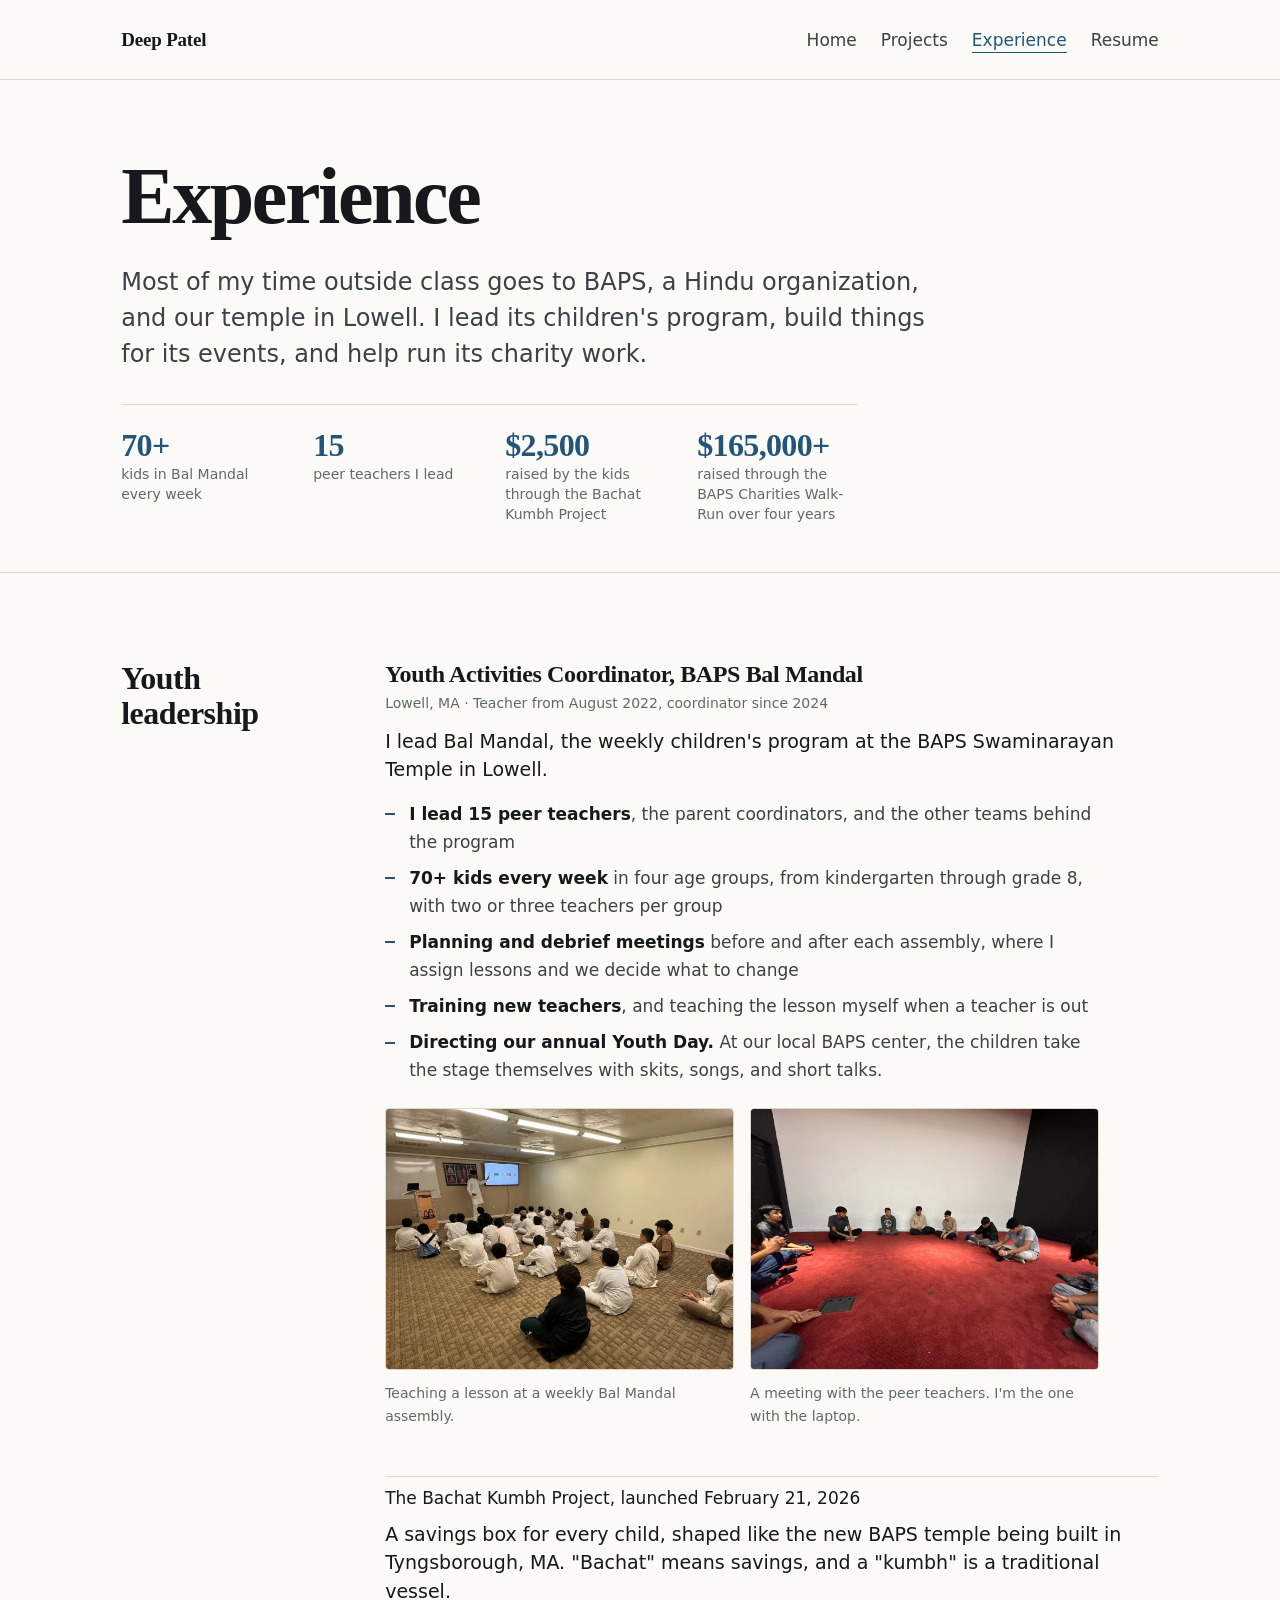
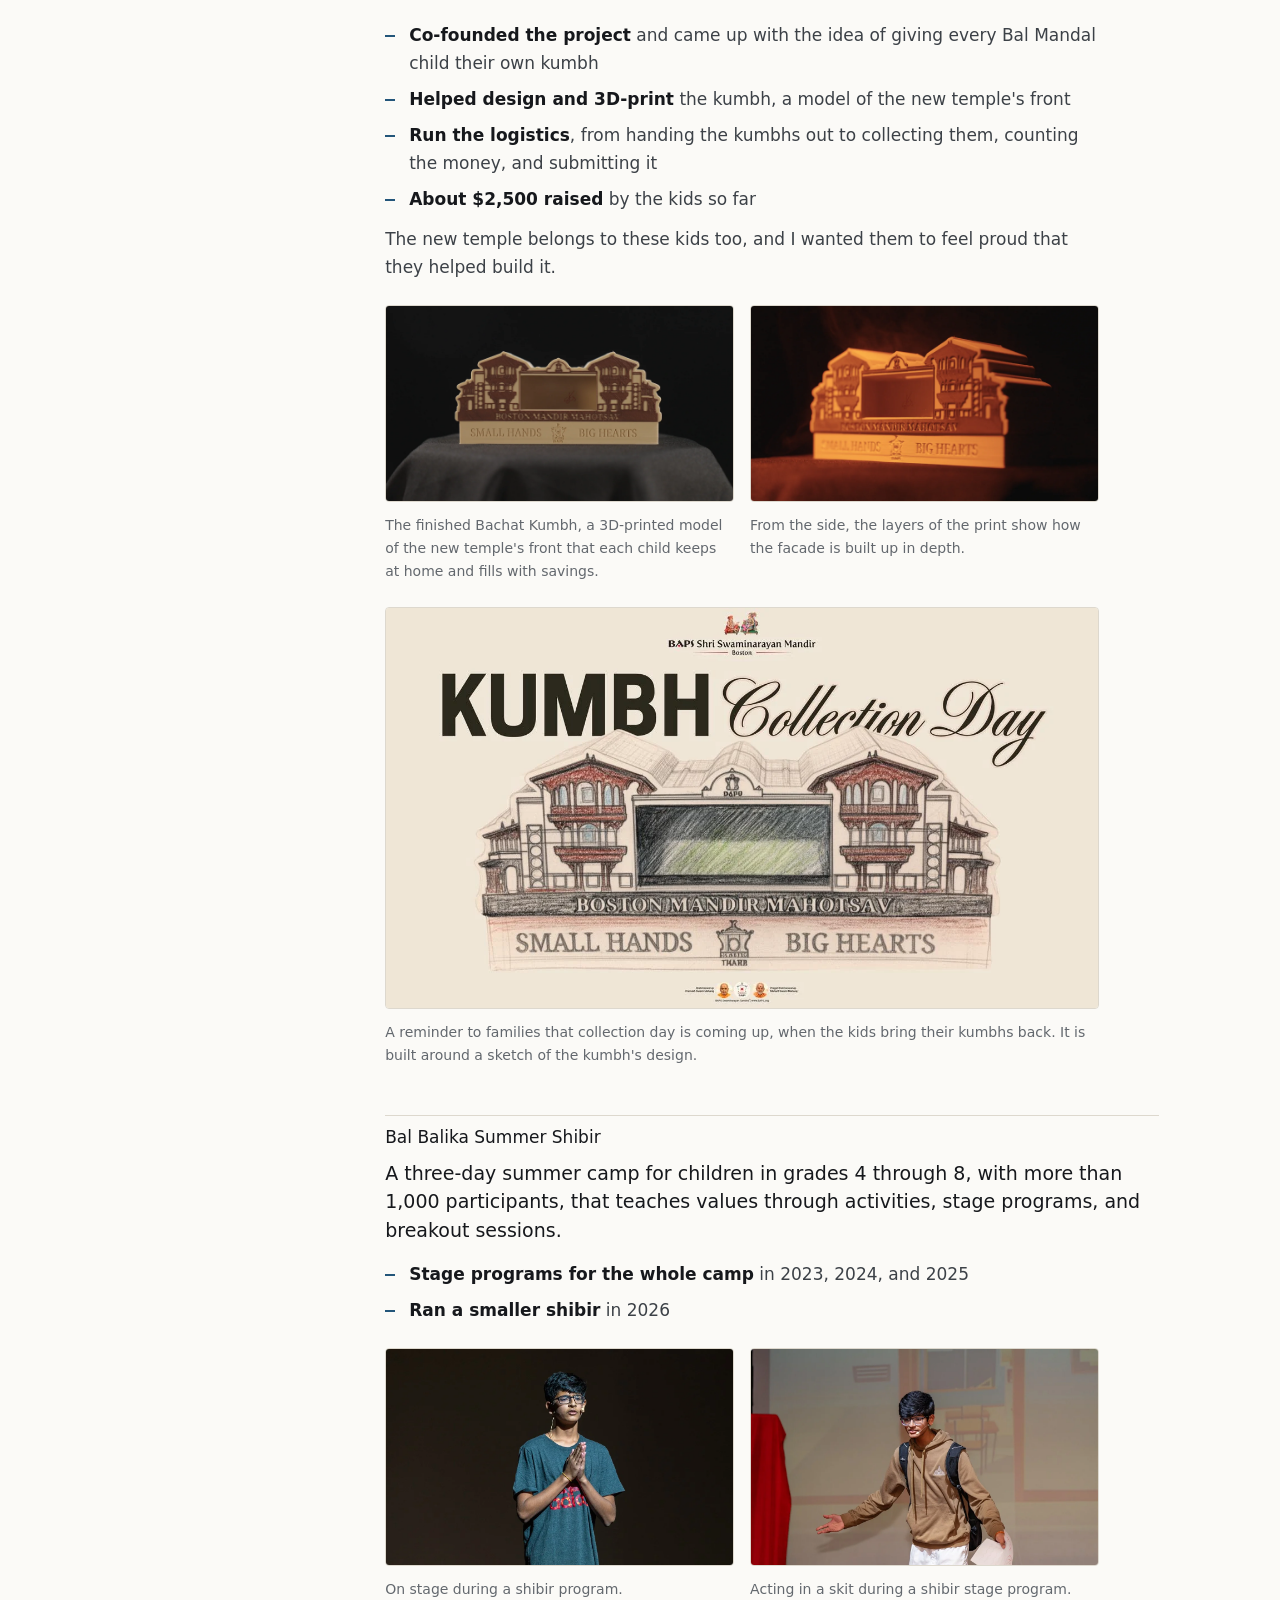
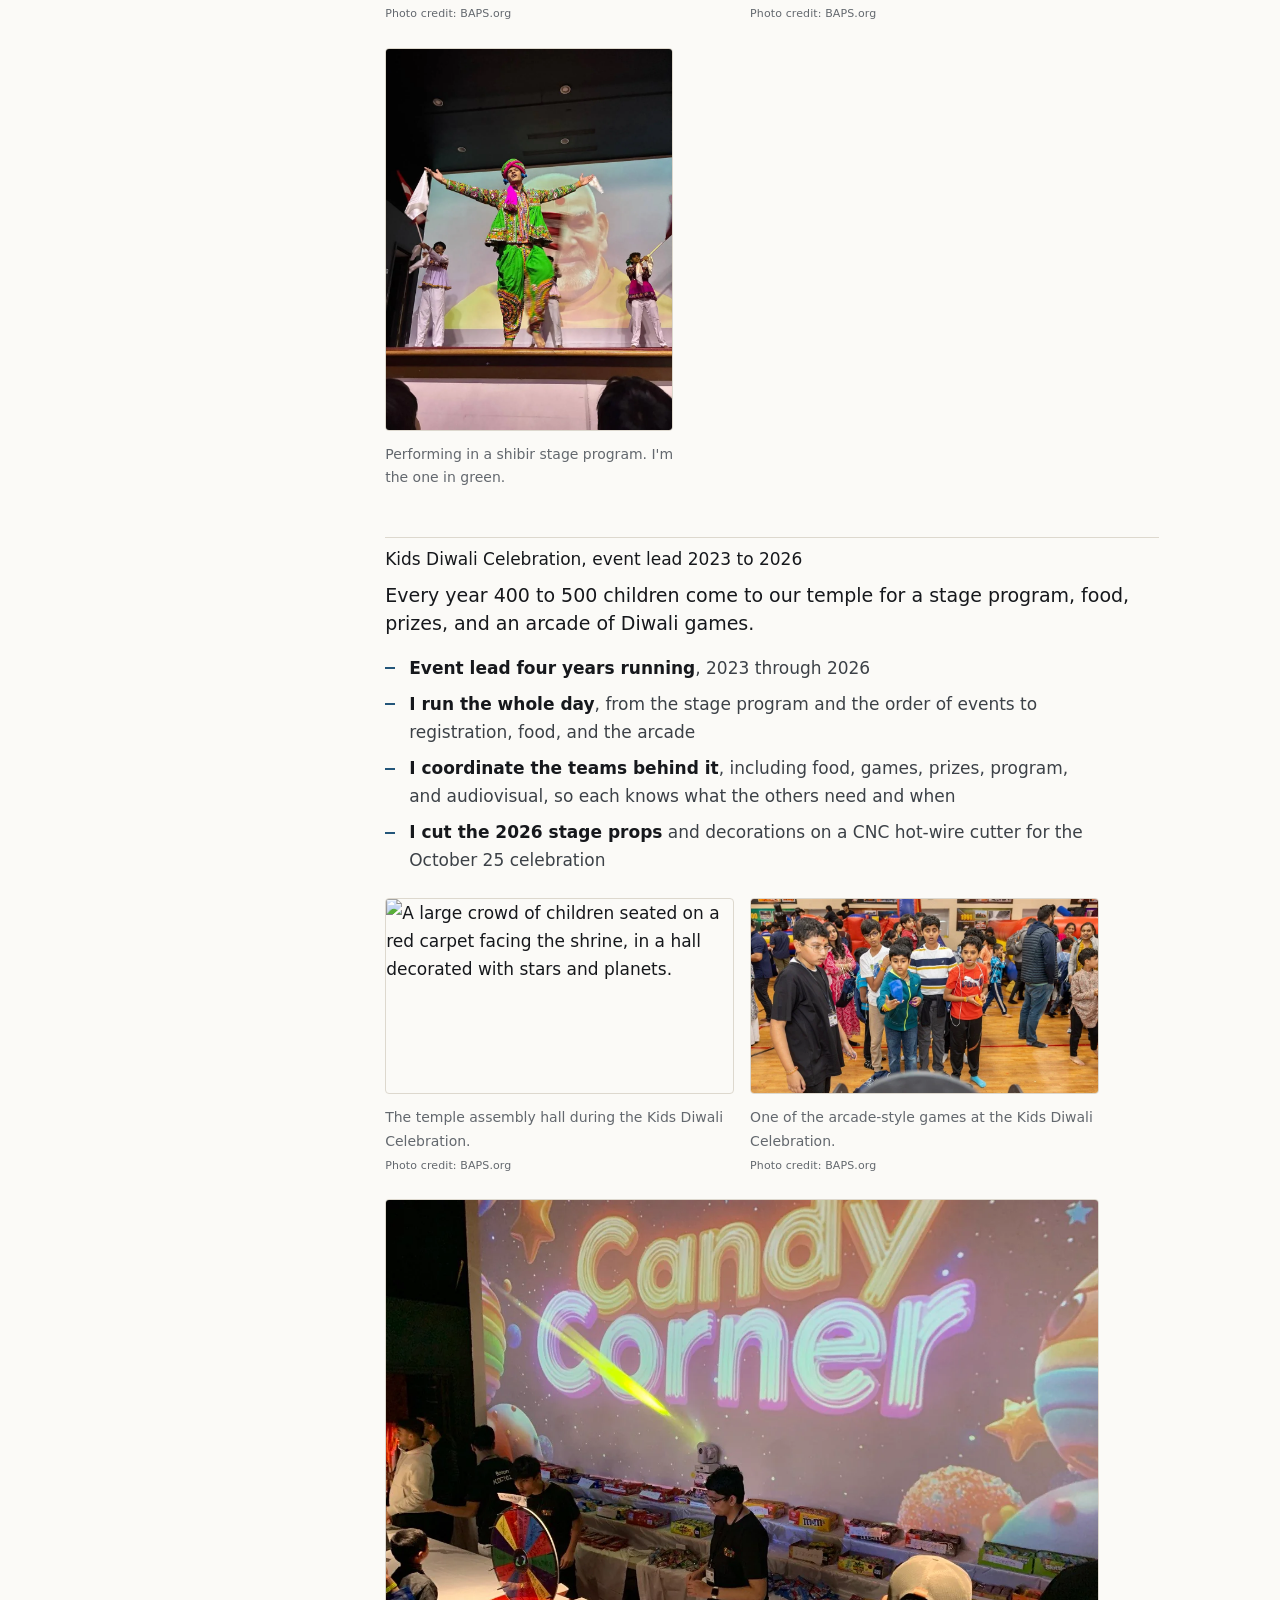
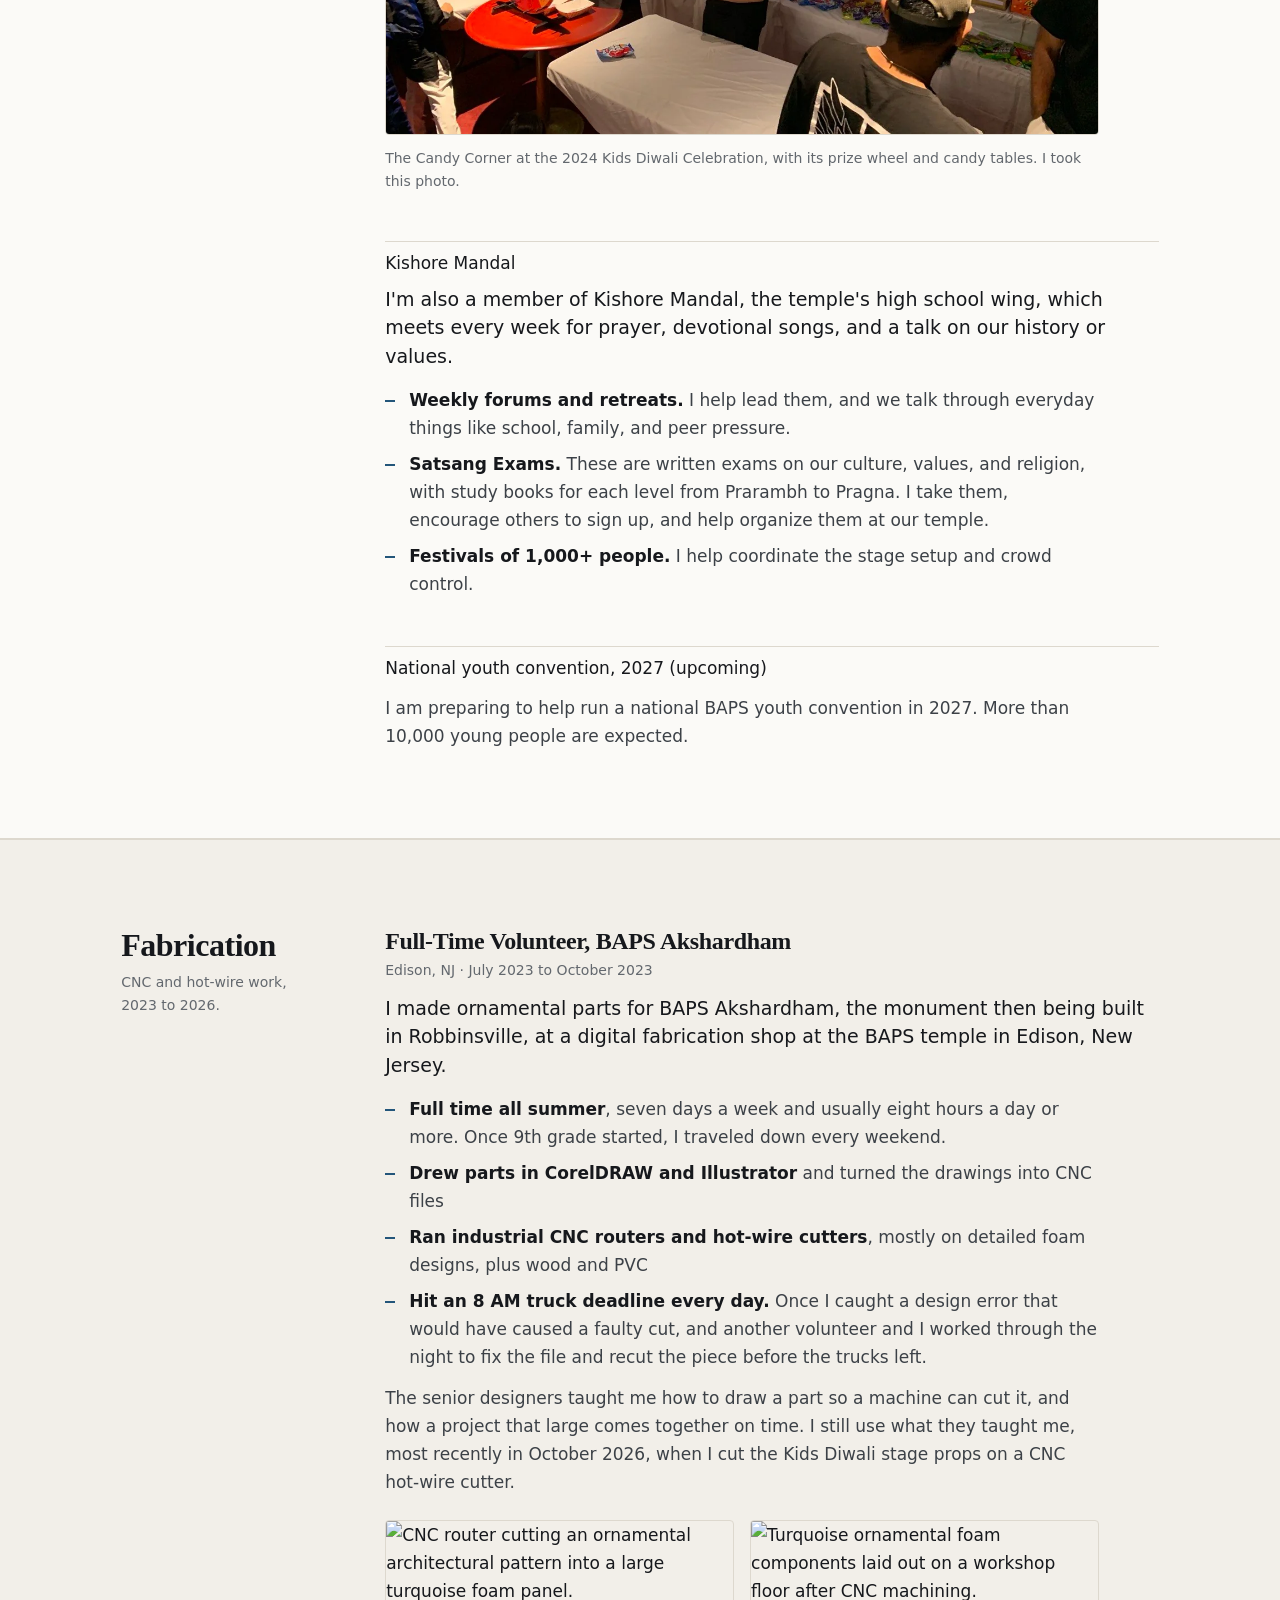
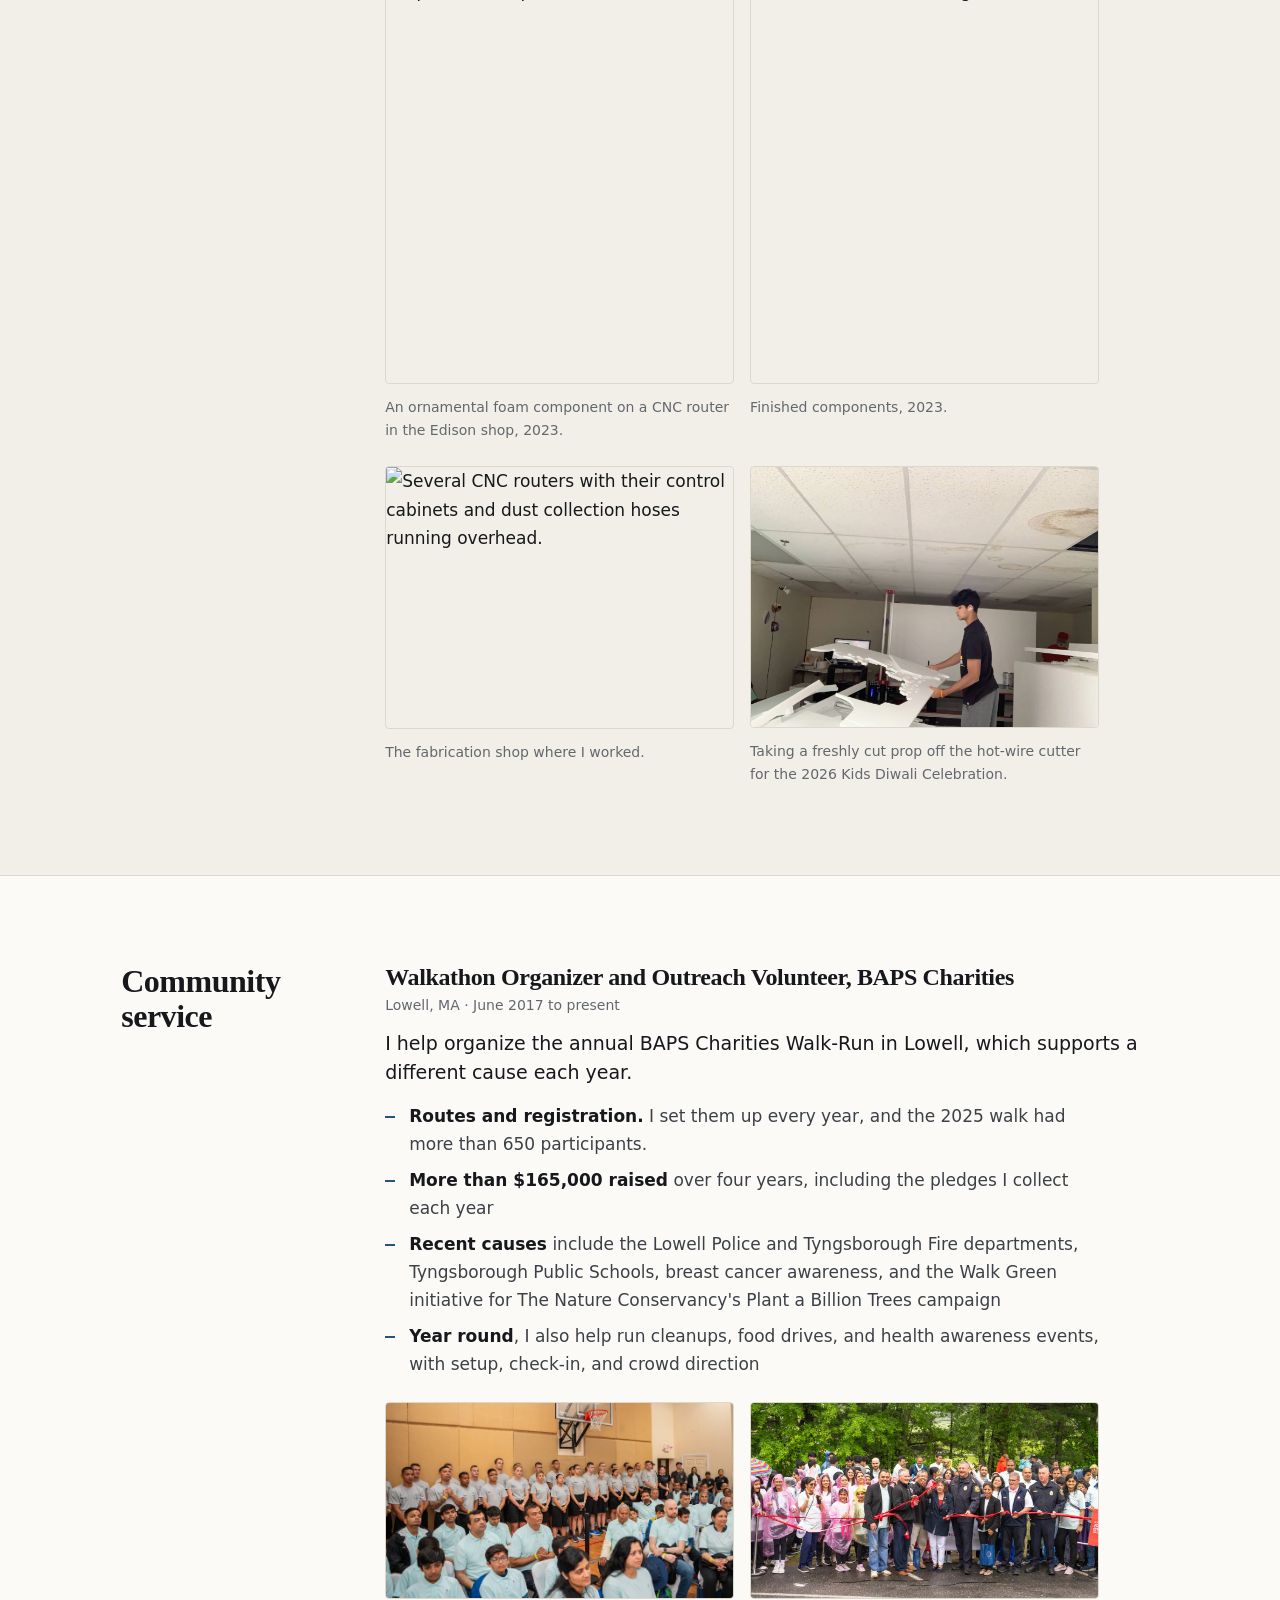
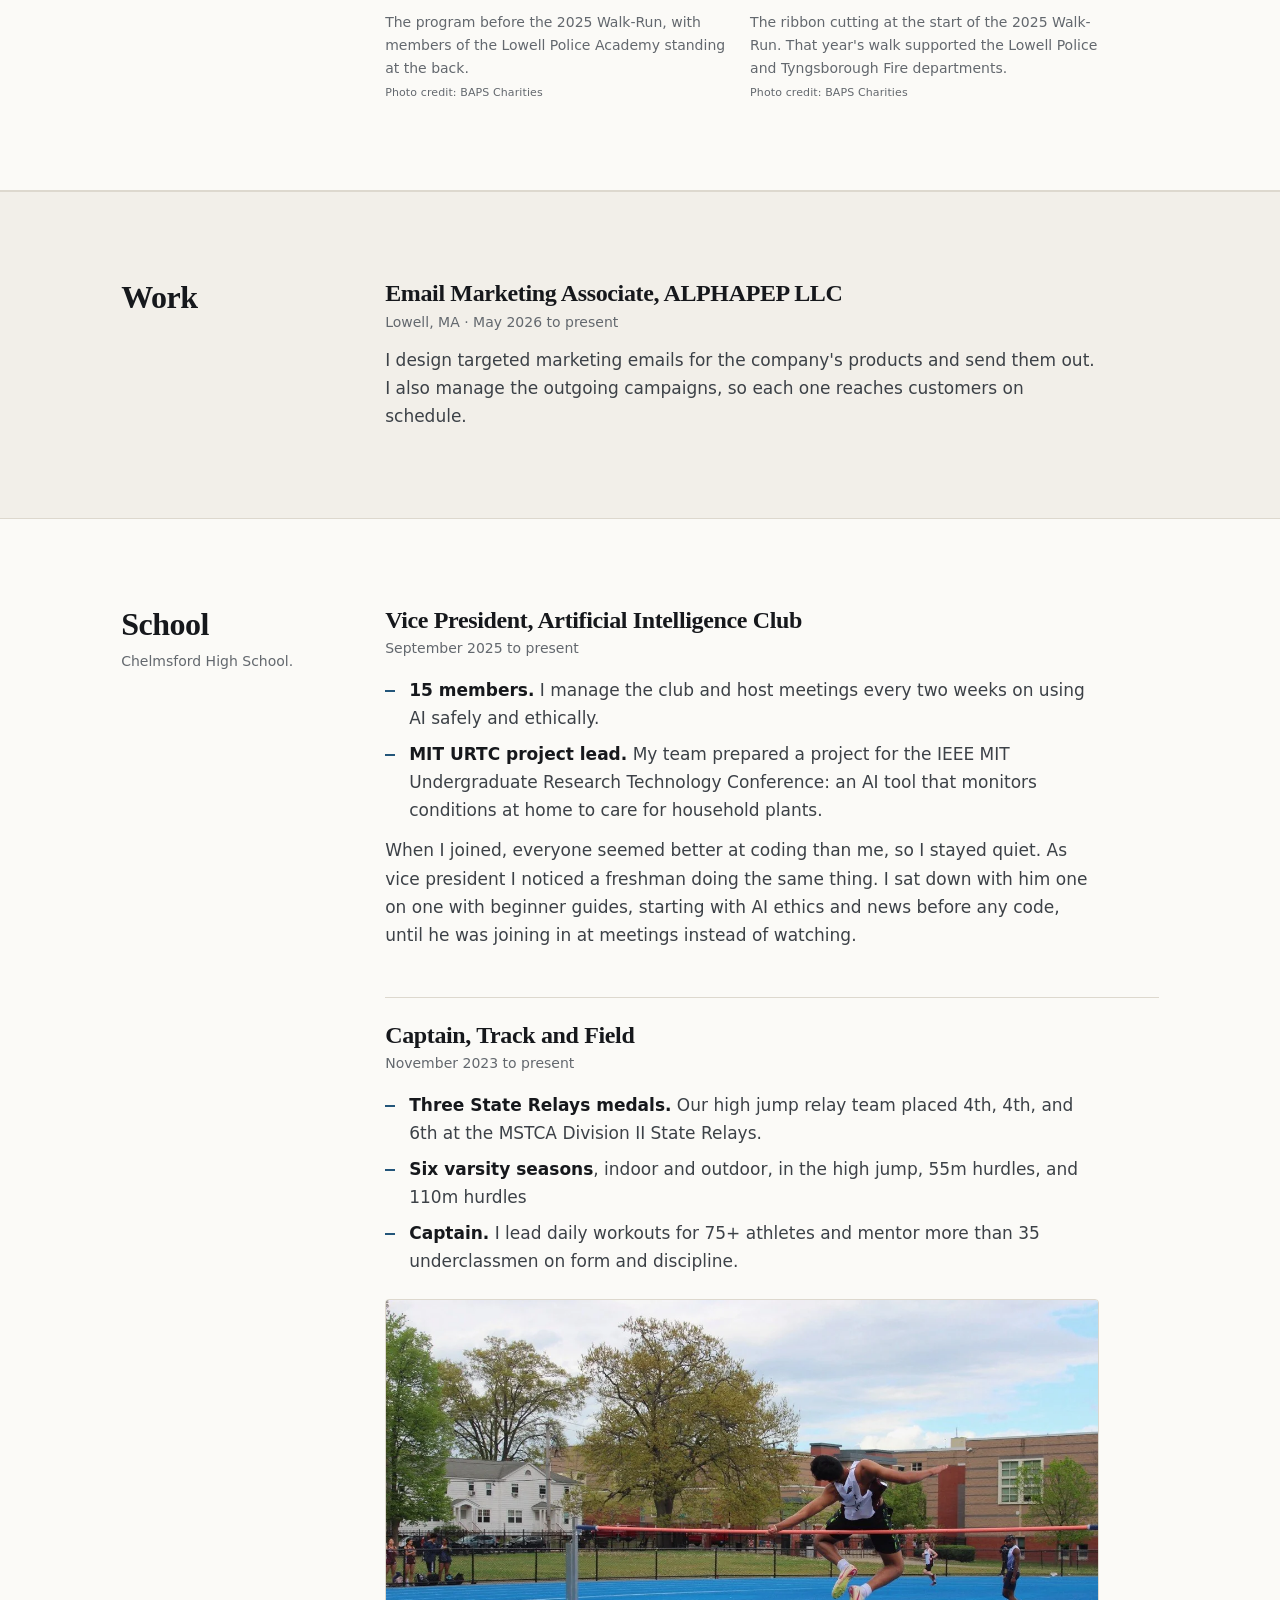
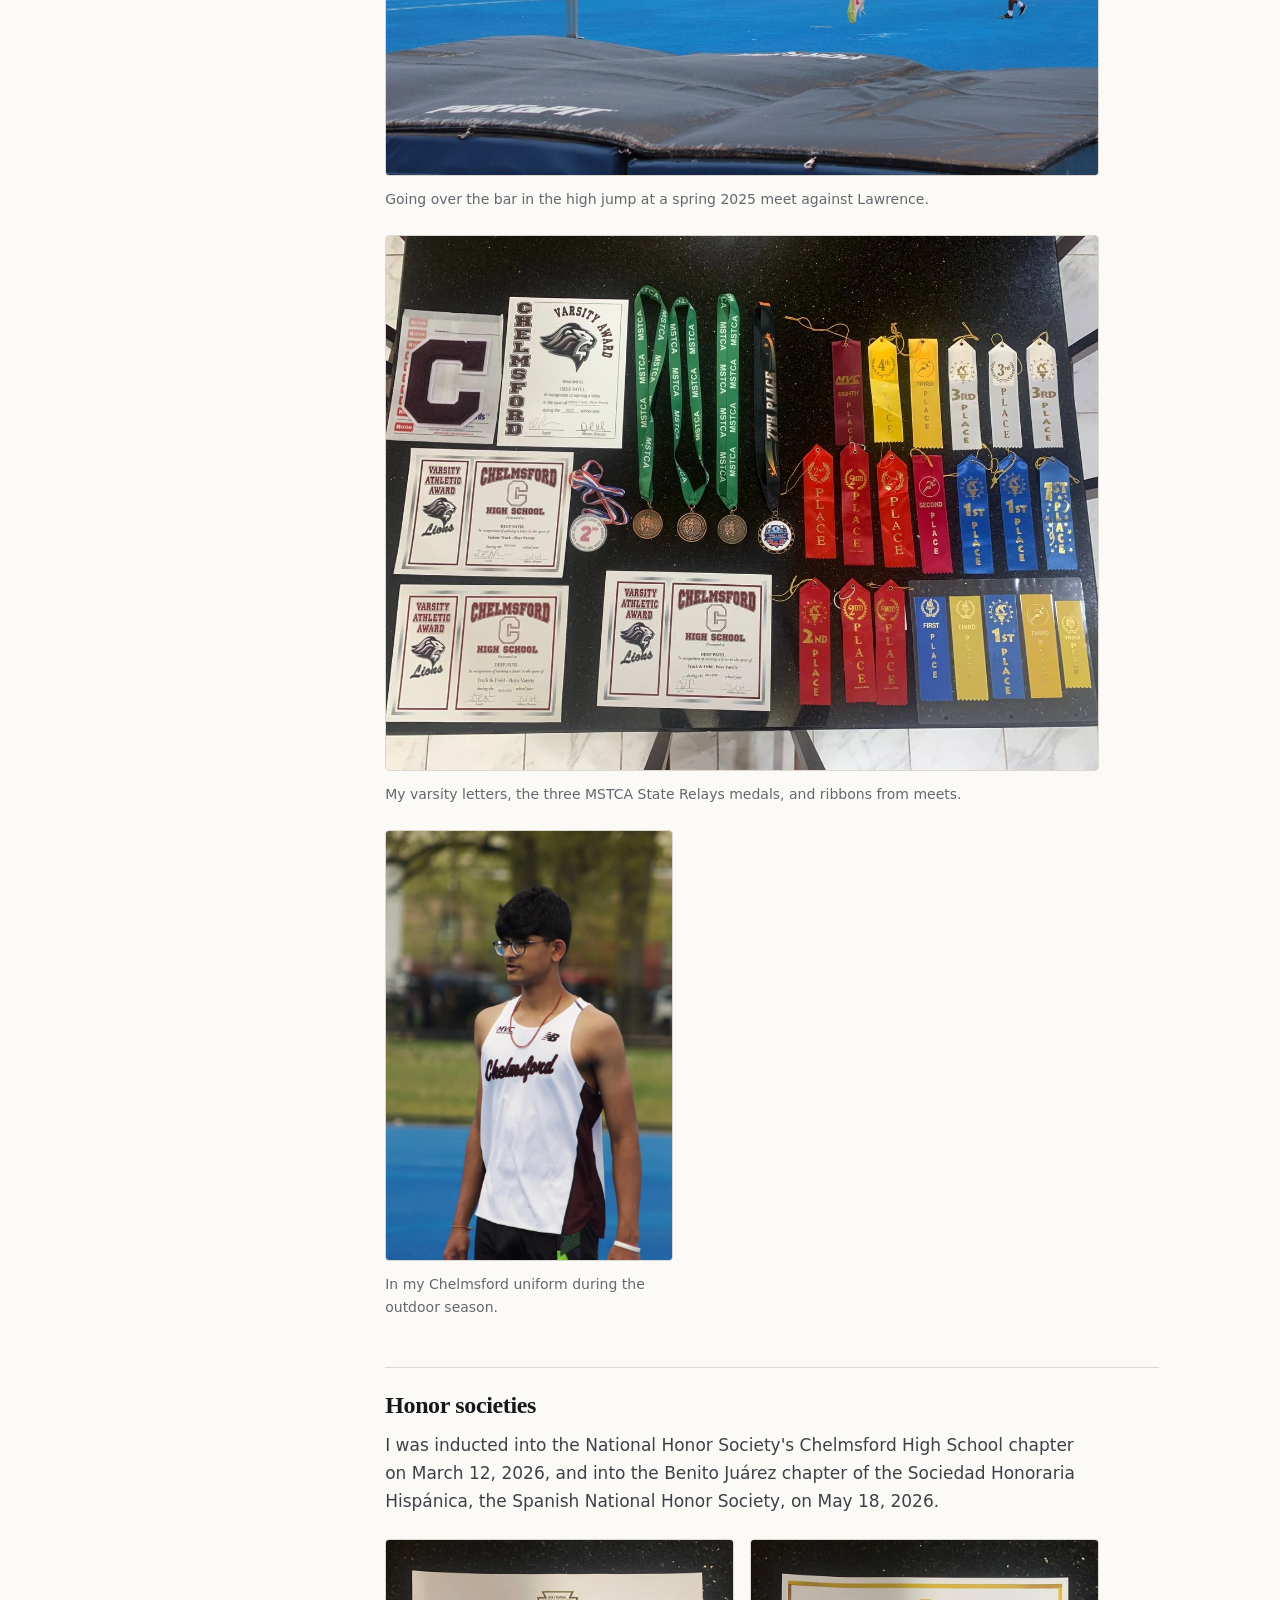
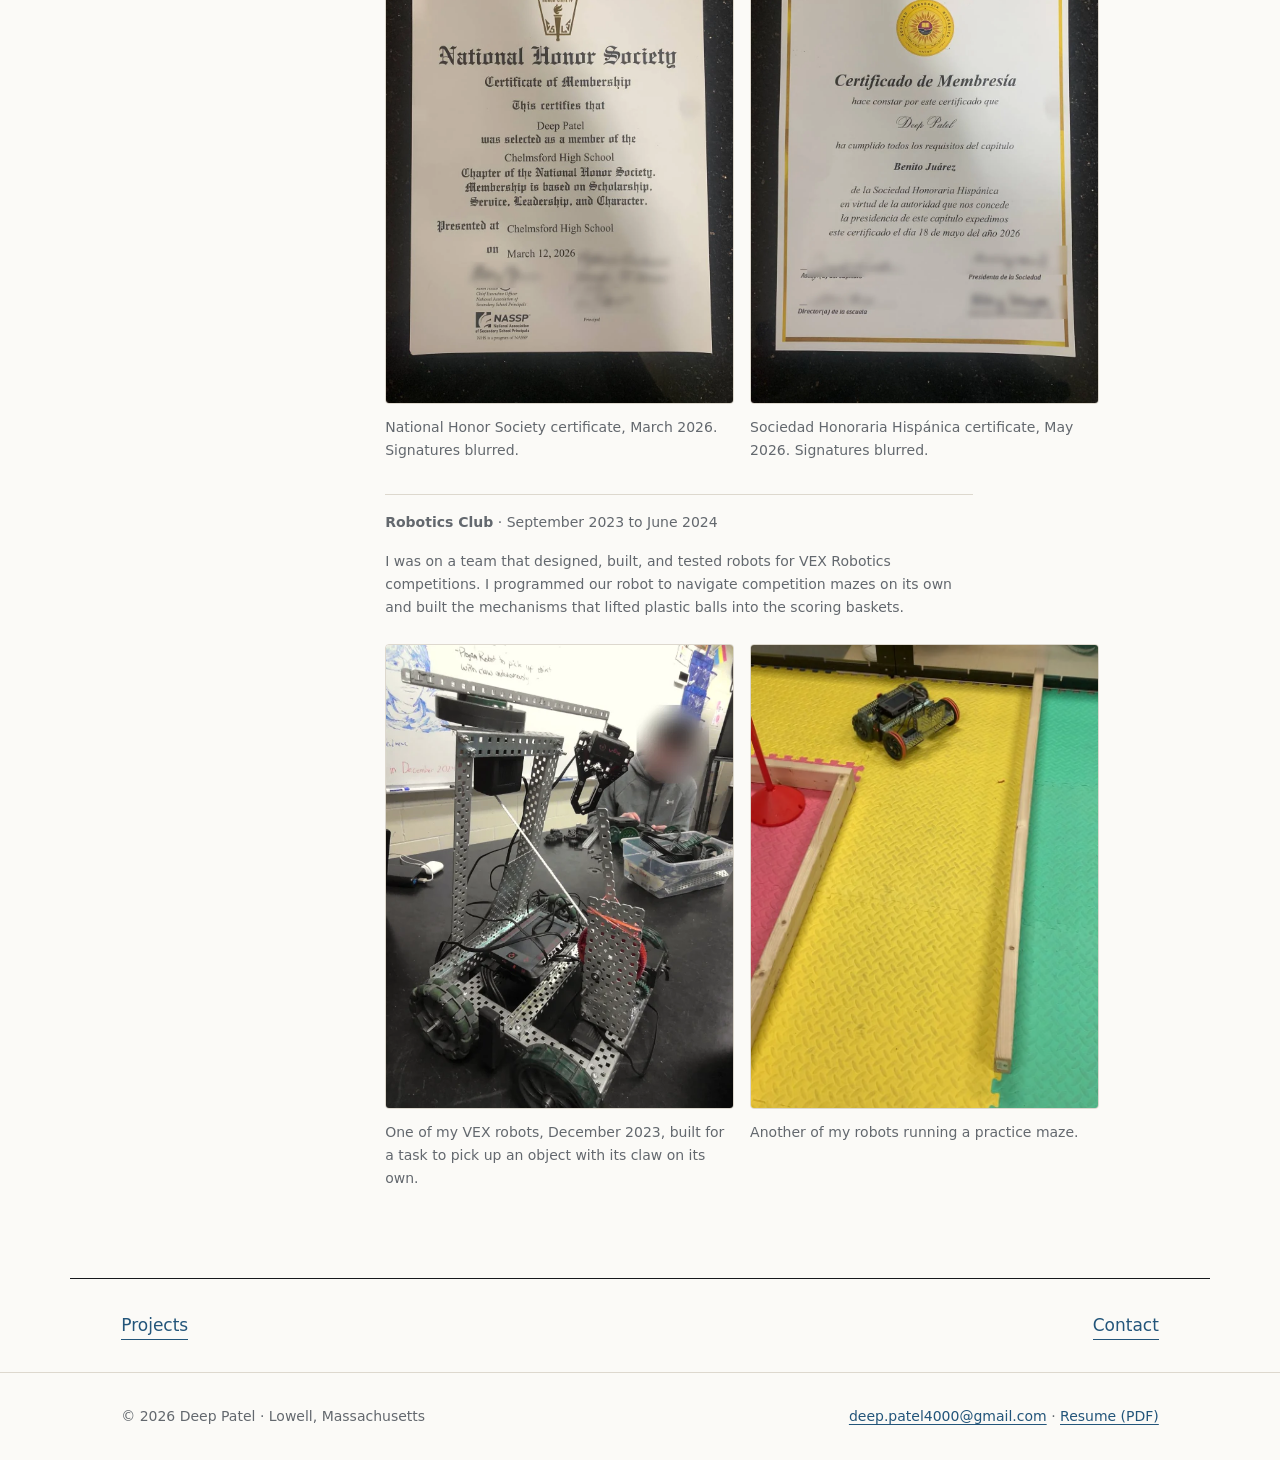
==== experience/index.html @ dd34970c "feat: link projects from home intro, lead with impact figures, plainer copy - ORBIX and Bell Nozzle " ====
<!DOCTYPE html>
<html lang="en">
<head>
  <meta charset="UTF-8">
  <meta name="viewport" content="width=device-width, initial-scale=1">
  <title>Experience · Deep Patel</title>
  <meta name="description" content="What Deep Patel does outside class, most of it with BAPS in Lowell and for BAPS Akshardham in New Jersey.">
  <link rel="canonical" href="https://deeppatel4000-pixel.github.io/experience/">
  <meta property="og:type" content="article">
  <meta property="og:site_name" content="Deep Patel">
  <meta property="og:title" content="Experience · Deep Patel">
  <meta property="og:description" content="Youth Activities Coordinator for a BAPS children's program in Lowell and a CNC fabrication volunteer for BAPS Akshardham in 2023.">
  <meta property="og:url" content="https://deeppatel4000-pixel.github.io/experience/">
  <meta property="og:image" content="https://deeppatel4000-pixel.github.io/assets/og/experience.jpg">
  <meta name="twitter:card" content="summary_large_image">
  <link rel="icon" href="../favicon.svg" type="image/svg+xml">
  <link rel="apple-touch-icon" href="../assets/apple-touch-icon.png">
  <link rel="stylesheet" href="../styles.css">
</head>
<body>
  <a class="skip-link" href="#main">Skip to content</a>

  <header class="site-header">
    <div class="wrap site-header__inner">
      <a class="brand" href="/">Deep Patel</a>
      <nav class="site-nav" aria-label="Primary">
        <ul>
          <li><a href="/">Home</a></li>
          <li><a href="/projects/">Projects</a></li>
          <li><a href="/experience/" aria-current="page">Experience</a></li>
          <li><a href="/assets/deep-patel-resume.pdf">Resume</a></li>
        </ul>
      </nav>
    </div>
  </header>

  <main id="main" tabindex="-1">
    <div class="project-header">
      <div class="wrap">
        <h1 class="project-header__title">Experience</h1>
        <p class="lede">
          Most of my time outside class goes to BAPS, a Hindu organization, and our
          temple in
          Lowell. I lead its children's program, build things for its events, and help run
          its charity work.
        </p>
        <dl class="stats">
          <div>
            <dt>kids in Bal Mandal every week</dt>
            <dd>70+</dd>
          </div>
          <div>
            <dt>peer teachers I lead</dt>
            <dd>15</dd>
          </div>
          <div>
            <dt>raised by the kids through the Bachat Kumbh Project</dt>
            <dd>$2,500</dd>
          </div>
          <div>
            <dt>raised through the BAPS Charities Walk-Run over four years</dt>
            <dd>$165,000+</dd>
          </div>
        </dl>
      </div>
    </div>

    <section class="section" aria-labelledby="xp-bal-mandal">
      <div class="wrap section__grid">
        <div class="section__rail">
          <h2 class="section__title" id="xp-bal-mandal">Youth leadership</h2>
        </div>
        <div>
          <h3 class="group__role">Youth Activities Coordinator, BAPS Bal Mandal</h3>
          <p class="group__when">Lowell, MA · Teacher from August 2022, coordinator since 2024</p>
          <p class="group__lead">
            I lead Bal Mandal, the weekly children's program at the BAPS Swaminarayan
            Temple in
            Lowell.
          </p>
          <ul class="points">
            <li><strong>I lead 15 peer teachers</strong>, the parent coordinators, and the other teams behind the program</li>
            <li><strong>70+ kids every week</strong> in four age groups, from kindergarten through grade 8, with two or three teachers per group</li>
            <li><strong>Planning and debrief meetings</strong> before and after each assembly, where I assign lessons and we decide what to change</li>
            <li><strong>Training new teachers</strong>, and teaching the lesson myself when a teacher is out</li>
            <li><strong>Directing our annual Youth Day.</strong> At our local BAPS center, the children take the stage themselves with skits, songs, and short talks.</li>
          </ul>

          <div class="evidence evidence--matched" style="--ar: 4 / 3">
            <figure>
              <img
                src="../assets/bal-mandal/weekly-assembly-lesson.webp"
                alt="Deep, in white, pointing to a slide on a wall screen while about thirty children in white sit on the carpet facing him."
                width="1280" height="960" loading="lazy" decoding="async"
              >
              <figcaption>
                Teaching a lesson at a weekly Bal Mandal assembly.
              </figcaption>
            </figure>
            <figure>
              <img
                src="../assets/bal-mandal/peer-teacher-meeting-deep.webp"
                alt="Deep sitting on the floor with a laptop in a circle of peer teachers on a red carpet, in a meeting room at the temple."
                width="1280" height="960" loading="lazy" decoding="async"
              >
              <figcaption>
                A meeting with the peer teachers. I'm the one with the laptop.
              </figcaption>
            </figure>
          </div>

          <h4 class="subhead">The Bachat Kumbh Project, launched February 21, 2026</h4>
          <p class="group__lead">
            A savings box for every child, shaped like the new BAPS temple being built in
            Tyngsborough, MA. "Bachat" means savings, and a "kumbh" is a traditional vessel.
          </p>
          <ul class="points">
            <li><strong>Co-founded the project</strong> and came up with the idea of giving every Bal Mandal child their own kumbh</li>
            <li><strong>Helped design and 3D-print</strong> the kumbh, a model of the new temple's front</li>
            <li><strong>Run the logistics</strong>, from handing the kumbhs out to collecting them, counting the money, and submitting it</li>
            <li><strong>About $2,500 raised</strong> by the kids so far</li>
          </ul>
          <p class="group__detail">
            The new temple belongs to these kids too, and I wanted them to feel proud
            that they
            helped build it.
          </p>

          <div class="evidence evidence--matched" style="--ar: 16 / 9">
            <figure>
              <img
                src="../assets/bal-mandal/bachat-kumbh-front.webp"
                alt="The 3D-printed Bachat Kumbh from the front: a two-tone model of the new temple's facade with a panel in the center, the words Boston Mandir Mahotsav, and Small Hands, Big Hearts on the base."
                width="1600" height="900" loading="lazy" decoding="async"
              >
              <figcaption>
                The finished Bachat Kumbh, a 3D-printed model of the new temple's front that
                each child keeps at home and fills with savings.
              </figcaption>
            </figure>
            <figure>
              <img
                src="../assets/bal-mandal/bachat-kumbh-angle.webp"
                alt="The Bachat Kumbh seen from an angle in warm light, showing its layered 3D-printed walls and depth."
                width="1600" height="900" loading="lazy" decoding="async"
              >
              <figcaption>
                From the side, the layers of the print show how the facade is built up
                in depth.
              </figcaption>
            </figure>
          </div>
          <div class="evidence evidence--single">
            <figure>
              <img
                src="../assets/bal-mandal/kumbh-collection-day.webp"
                alt="A Kumbh Collection Day reminder from the BAPS Shri Swaminarayan Mandir in Boston, built around a colored-pencil sketch of the temple-shaped kumbh, with the words Small Hands, Big Hearts."
                width="1280" height="719" loading="lazy" decoding="async"
              >
              <figcaption>
                A reminder to families that collection day is coming up, when the kids bring
                their kumbhs back. It is built around a sketch of the kumbh's design.
              </figcaption>
            </figure>
          </div>

          <h4 class="subhead">Bal Balika Summer Shibir</h4>
          <p class="group__lead">
            A three-day summer camp for children in grades 4 through 8, with more than 1,000
            participants, that teaches values through activities, stage programs, and
            breakout sessions.
          </p>
          <ul class="points">
            <li><strong>Stage programs for the whole camp</strong> in 2023, 2024, and 2025</li>
            <li><strong>Ran a smaller shibir</strong> in 2026</li>
          </ul>

          <div class="evidence evidence--matched" style="--ar: 16 / 10">
            <figure>
              <img
                src="../assets/bal-mandal/shibir-solo-deep.webp"
                alt="Deep in glasses and a headset microphone, standing alone on a dark stage with his palms pressed together."
                width="1199" height="676" loading="lazy" decoding="async"
              >
              <figcaption>
                On stage during a shibir program.
                <span class="credit">Photo credit: BAPS.org</span>
              </figcaption>
            </figure>
            <figure>
              <img
                src="../assets/bal-mandal/shibir-skit-deep.webp"
                alt="Deep in glasses, a tan hoodie, and a backpack, gesturing mid-line on stage while holding a sheet of paper, with a classroom scene projected behind him."
                width="1198" height="783" loading="lazy" decoding="async"
              >
              <figcaption>
                Acting in a skit during a shibir stage program.
                <span class="credit">Photo credit: BAPS.org</span>
              </figcaption>
            </figure>
          </div>
          <div class="evidence evidence--compact evidence--portrait">
            <figure>
              <img
                src="../assets/bal-mandal/shibir-performance-deep.webp"
                alt="Deep in a green embroidered costume and turban, arms spread wide at center stage, with other performers waving flags behind him."
                width="960" height="1280" loading="lazy" decoding="async"
              >
              <figcaption>
                Performing in a shibir stage program. I'm the one in green.
              </figcaption>
            </figure>
          </div>

          <h4 class="subhead">Kids Diwali Celebration, event lead 2023 to 2026</h4>
          <p class="group__lead">
            Every year 400 to 500 children come to our temple for a stage program, food,
            prizes, and an arcade of Diwali games.
          </p>
          <ul class="points">
            <li><strong>Event lead four years running</strong>, 2023 through 2026</li>
            <li><strong>I run the whole day</strong>, from the stage program and the order of events to registration, food, and the arcade</li>
            <li><strong>I coordinate the teams behind it</strong>, including food, games, prizes, program, and audiovisual, so each knows what the others need and when</li>
            <li><strong>I cut the 2026 stage props</strong> and decorations on a CNC hot-wire cutter for the October 25 celebration</li>
          </ul>

          <div class="evidence evidence--matched" style="--ar: 16 / 9">
            <figure>
              <img
                src="../assets/bal-mandal/kdc-large-group-assembly.webp"
                alt="A large crowd of children seated on a red carpet facing the shrine, in a hall decorated with stars and planets."
                width="1199" height="729" loading="lazy" decoding="async"
              >
              <figcaption>
                The temple assembly hall during the Kids Diwali Celebration.
                <span class="credit">Photo credit: BAPS.org</span>
              </figcaption>
            </figure>
            <figure>
              <img
                src="../assets/bal-mandal/kdc-kids-game-activity.webp"
                alt="Children playing a game, with other activities going on behind them."
                width="1200" height="600" loading="lazy" decoding="async"
              >
              <figcaption>
                One of the arcade-style games at the Kids Diwali Celebration.
                <span class="credit">Photo credit: BAPS.org</span>
              </figcaption>
            </figure>
          </div>
          <div class="evidence evidence--single">
            <figure>
              <img
                src="../assets/bal-mandal/kdc-candy-corner-2024.webp"
                alt="Volunteers in black event shirts behind long tables of candy boxes, with a prize wheel at the front and a projected Candy Corner sign on the wall behind them."
                width="1280" height="960" loading="lazy" decoding="async"
              >
              <figcaption>
                The Candy Corner at the 2024 Kids Diwali Celebration, with its prize
                wheel and
                candy tables. I took this photo.
              </figcaption>
            </figure>
          </div>

          <h4 class="subhead">Kishore Mandal</h4>
          <p class="group__lead">
            I'm also a member of Kishore Mandal, the temple's high school wing, which meets
            every week for prayer, devotional songs, and a talk on our history or values.
          </p>
          <ul class="points">
            <li><strong>Weekly forums and retreats.</strong> I help lead them, and we talk through everyday things like school, family, and peer pressure.</li>
            <li><strong>Satsang Exams.</strong> These are written exams on our culture, values, and religion, with study books for each level from Prarambh to Pragna. I take them, encourage others to sign up, and help organize them at our temple.</li>
            <li><strong>Festivals of 1,000+ people.</strong> I help coordinate the stage setup and crowd control.</li>
          </ul>

          <h4 class="subhead">National youth convention, 2027 (upcoming)</h4>
          <p class="group__detail">
            I am preparing to help run a national BAPS youth convention in 2027. More than
            10,000 young people are expected.
          </p>
        </div>
      </div>
    </section>

    <section class="section section--tinted" aria-labelledby="xp-akshardham">
      <div class="wrap section__grid">
        <div class="section__rail">
          <h2 class="section__title" id="xp-akshardham">Fabrication</h2>
          <p class="section__note">CNC and hot-wire work, 2023 to 2026.</p>
        </div>
        <div>
          <h3 class="group__role">Full-Time Volunteer, BAPS Akshardham</h3>
          <p class="group__when">Edison, NJ · July 2023 to October 2023</p>
          <p class="group__lead">
            I made ornamental parts for BAPS Akshardham, the monument then being built in
            Robbinsville, at a digital fabrication shop at the BAPS temple in Edison,
            New Jersey.
          </p>
          <ul class="points">
            <li><strong>Full time all summer</strong>, seven days a week and usually eight hours a day or more. Once 9th grade started, I traveled down every weekend.</li>
            <li><strong>Drew parts in CorelDRAW and Illustrator</strong> and turned the drawings into CNC files</li>
            <li><strong>Ran industrial CNC routers and hot-wire cutters</strong>, mostly on detailed foam designs, plus wood and PVC</li>
            <li><strong>Hit an 8 AM truck deadline every day.</strong> Once I caught a design error that would have caused a faulty cut, and another volunteer and I worked through the night to fix the file and recut the piece before the trucks left.</li>
          </ul>
          <p class="group__detail">
            The senior designers taught me how to draw a part so a machine can cut it,
            and how a project that large comes together on time. I still use what they
            taught me, most recently in October 2026, when I cut the Kids Diwali stage
            props on a CNC hot-wire cutter.
          </p>

          <div class="evidence">
            <figure>
              <img
                src="../assets/akshardham/cnc-cutting-ornamental-foam.webp"
                alt="CNC router cutting an ornamental architectural pattern into a large turquoise foam panel."
                width="960" height="1280" loading="lazy" decoding="async"
              >
              <figcaption>
                An ornamental foam component on a CNC router in the Edison shop, 2023.
              </figcaption>
            </figure>
            <figure>
              <img
                src="../assets/akshardham/finished-foam-components.webp"
                alt="Turquoise ornamental foam components laid out on a workshop floor after CNC machining."
                width="960" height="1280" loading="lazy" decoding="async"
              >
              <figcaption>
                Finished components, 2023.
              </figcaption>
            </figure>
          </div>

          <div class="evidence">
            <figure>
              <img
                src="../assets/akshardham/cnc-fabrication-workshop.webp"
                alt="Several CNC routers with their control cabinets and dust collection hoses running overhead."
                width="1280" height="960" loading="lazy" decoding="async"
              >
              <figcaption>
                The fabrication shop where I worked.
              </figcaption>
            </figure>
            <figure>
              <img
                src="../assets/fabrication/hot-wire-props-2026.webp"
                alt="Deep lifting a large cut foam piece off a CNC hot-wire cutter, with the cutter's tall red frame and its control computer behind him."
                width="1280" height="959" loading="lazy" decoding="async"
              >
              <figcaption>
                Taking a freshly cut prop off the hot-wire cutter for the 2026 Kids Diwali
                Celebration.
              </figcaption>
            </figure>
          </div>
        </div>
      </div>
    </section>

    <section class="section" aria-labelledby="xp-charities">
      <div class="wrap section__grid">
        <div class="section__rail">
          <h2 class="section__title" id="xp-charities">Community service</h2>
        </div>
        <div>
          <h3 class="group__role">Walkathon Organizer and Outreach Volunteer, BAPS Charities</h3>
          <p class="group__when">Lowell, MA · June 2017 to present</p>
          <p class="group__lead">
            I help organize the annual BAPS Charities Walk-Run in Lowell, which supports a
            different cause each year.
          </p>
          <ul class="points">
            <li><strong>Routes and registration.</strong> I set them up every year, and the 2025 walk had more than 650 participants.</li>
            <li><strong>More than $165,000 raised</strong> over four years, including the pledges I collect each year</li>
            <li><strong>Recent causes</strong> include the Lowell Police and Tyngsborough Fire departments, Tyngsborough Public Schools, breast cancer awareness, and the Walk Green initiative for The Nature Conservancy's Plant a Billion Trees campaign</li>
            <li><strong>Year round</strong>, I also help run cleanups, food drives, and health awareness events, with setup, check-in, and crowd direction</li>
          </ul>

          <div class="evidence evidence--matched" style="--ar: 16 / 9">
            <figure>
              <img
                src="../assets/charities/walk-run-2025-program.webp"
                alt="Walk-Run participants in light blue event shirts seated in an indoor gym, with members of the Lowell Police Academy in gray shirts standing behind them."
                width="1600" height="887" loading="lazy" decoding="async"
              >
              <figcaption>
                The program before the 2025 Walk-Run, with members of the Lowell Police
                Academy
                standing at the back.
                <span class="credit">Photo credit: BAPS Charities</span>
              </figcaption>
            </figure>
            <figure>
              <img
                src="../assets/charities/walk-run-2025-ribbon.webp"
                alt="Walkers, police officers, and local officials gathered behind a red ribbon on a rainy morning."
                width="1400" height="641" loading="lazy" decoding="async"
              >
              <figcaption>
                The ribbon cutting at the start of the 2025 Walk-Run. That year's walk
                supported
                the Lowell Police and Tyngsborough Fire departments.
                <span class="credit">Photo credit: BAPS Charities</span>
              </figcaption>
            </figure>
          </div>
        </div>
      </div>
    </section>

    <section class="section section--tinted" aria-labelledby="xp-work">
      <div class="wrap section__grid">
        <div class="section__rail">
          <h2 class="section__title" id="xp-work">Work</h2>
        </div>
        <div>
          <h3 class="group__role">Email Marketing Associate, ALPHAPEP LLC</h3>
          <p class="group__when">Lowell, MA · May 2026 to present</p>
          <p class="group__detail">
            I design targeted marketing emails for the company's products and send them out.
            I also manage the outgoing campaigns, so each one reaches customers on schedule.
          </p>
        </div>
      </div>
    </section>

    <section class="section" aria-labelledby="xp-school">
      <div class="wrap section__grid">
        <div class="section__rail">
          <h2 class="section__title" id="xp-school">School</h2>
          <p class="section__note">Chelmsford High School.</p>
        </div>
        <div>
          <h3 class="group__role">Vice President, Artificial Intelligence Club</h3>
          <p class="group__when">September 2025 to present</p>
          <ul class="points">
            <li><strong>15 members.</strong> I manage the club and host meetings every two weeks on using AI safely and ethically.</li>
            <li><strong>MIT URTC project lead.</strong> My team prepared a project for the IEEE MIT Undergraduate Research Technology Conference: an AI tool that monitors conditions at home to care for household plants.</li>
          </ul>
          <p class="group__detail">
            When I joined, everyone seemed better at coding than me, so I stayed quiet.
            As vice
            president I noticed a freshman doing the same thing. I sat down with him one
            on one
            with beginner guides, starting with AI ethics and news before any code,
            until he was
            joining in at meetings instead of watching.
          </p>

          <h3 class="group__role group__role--next">Captain, Track and Field</h3>
          <p class="group__when">November 2023 to present</p>
          <ul class="points">
            <li><strong>Three State Relays medals.</strong> Our high jump relay team placed 4th, 4th, and 6th at the MSTCA Division II State Relays.</li>
            <li><strong>Six varsity seasons</strong>, indoor and outdoor, in the high jump, 55m hurdles, and 110m hurdles</li>
            <li><strong>Captain.</strong> I lead daily workouts for 75+ athletes and mentor more than 35 underclassmen on form and discipline.</li>
          </ul>

          <div class="evidence evidence--single">
            <figure>
              <img
                src="../assets/track/high-jump.webp"
                alt="Deep in mid-air going over the high jump bar on a blue outdoor track, with the landing mat in the foreground."
                width="1280" height="854" loading="lazy" decoding="async"
              >
              <figcaption>
                Going over the bar in the high jump at a spring 2025 meet against Lawrence.
              </figcaption>
            </figure>
          </div>
          <div class="evidence evidence--single">
            <figure>
              <img
                src="../assets/awards/track-awards.webp"
                alt="Deep's track and field awards laid out on a table: Chelmsford High School varsity letter certificates, a varsity C letter, three MSTCA medals on green ribbons, two other medals, and rows of place ribbons."
                width="1280" height="960" loading="lazy" decoding="async"
              >
              <figcaption>
                My varsity letters, the three MSTCA State Relays medals, and ribbons
                from meets.
              </figcaption>
            </figure>
          </div>
          <div class="evidence evidence--compact evidence--portrait">
            <figure>
              <img
                src="../assets/track/track-uniform.webp"
                alt="Deep in glasses and a white Chelmsford track singlet standing on a blue track."
                width="854" height="1280" loading="lazy" decoding="async"
              >
              <figcaption>
                In my Chelmsford uniform during the outdoor season.
              </figcaption>
            </figure>
          </div>

          <h3 class="group__role group__role--next">Honor societies</h3>
          <p class="group__detail">
            I was inducted into the National Honor Society's Chelmsford High School
            chapter on
            March 12, 2026, and into the Benito Juárez chapter of the Sociedad Honoraria
            Hispánica, the Spanish National Honor Society, on May 18, 2026.
          </p>

          <div class="evidence evidence--matched" style="--ar: 3 / 4">
            <figure>
              <img
                src="../assets/awards/nhs-certificate.webp"
                alt="National Honor Society certificate of membership for Deep Patel, Chelmsford High School chapter, presented March 12, 2026."
                width="960" height="1280" loading="lazy" decoding="async"
              >
              <figcaption>
                National Honor Society certificate, March 2026. Signatures blurred.
              </figcaption>
            </figure>
            <figure>
              <img
                src="../assets/awards/spanish-honor-society-certificate.webp"
                alt="Sociedad Honoraria Hispánica certificate of membership for Deep Patel, Benito Juárez chapter, dated May 18, 2026."
                width="960" height="1280" loading="lazy" decoding="async"
              >
              <figcaption>
                Sociedad Honoraria Hispánica certificate, May 2026. Signatures blurred.
              </figcaption>
            </figure>
          </div>

          <div class="group__also prose">
            <p>
              <strong>Robotics Club</strong> · September 2023 to June 2024
            </p>
            <p>
              I was on a team that designed, built, and tested robots for VEX Robotics
              competitions. I programmed our robot to navigate competition mazes on its
              own and
              built the mechanisms that lifted plastic balls into the scoring baskets.
            </p>
          </div>

          <div class="evidence evidence--matched" style="--ar: 3 / 4">
            <figure>
              <img
                src="../assets/robotics/claw-robot.webp"
                alt="A VEX robot with a tall arm and a claw on a classroom bench, with the task written on the whiteboard behind it: program the robot to pick up an object with the claw autonomously."
                width="555" height="736" loading="lazy" decoding="async"
              >
              <figcaption>
                One of my VEX robots, December 2023, built for a task to pick up an
                object with
                its claw on its own.
              </figcaption>
            </figure>
            <figure>
              <img
                src="../assets/robotics/maze-run.webp"
                alt="A small VEX robot driving along a lane of a practice maze made of foam floor mats and wooden boards."
                width="728" height="1280" loading="lazy" decoding="async"
              >
              <figcaption>
                Another of my robots running a practice maze.
              </figcaption>
            </figure>
          </div>
        </div>
      </div>
    </section>

    <nav class="wrap project-nav" aria-label="Site">
      <a href="../projects/">Projects</a>
      <a href="../#contact">Contact</a>
    </nav>
  </main>

  <footer class="site-footer">
    <div class="wrap site-footer__inner">
      <p>© 2026 Deep Patel · Lowell, Massachusetts</p>
      <p>
        <a href="mailto:deep.patel4000@gmail.com">deep.patel4000@gmail.com</a>
        <span aria-hidden="true">·</span>
        <a href="../assets/deep-patel-resume.pdf">Resume (PDF)</a>
      </p>
    </div>
  </footer>
  <script src="../lightbox.js" defer></script>
</body>
</html>
---- styles.css ----
/* ==========================================================================
   Deep Patel portfolio
   Design foundation: editorial, light, type-led. No framework.
   ========================================================================== */

@font-face {
  font-family: "Source Serif";
  src: url("assets/fonts/source-serif-4-latin.woff2") format("woff2");
  font-weight: 200 900;
  font-style: normal;
  font-display: swap;
}

@font-face {
  font-family: "Plex Sans";
  src: url("assets/fonts/ibm-plex-sans-latin.woff2") format("woff2");
  font-weight: 100 700;
  font-style: normal;
  font-display: swap;
}

/* --- tokens --------------------------------------------------------------- */

:root {
  --color-background: #fbfaf7;
  --color-surface: #f2efe9;
  --color-text: #16181c;
  --color-text-secondary: #3c4147;
  --color-muted: #63686e;
  --color-accent: #23557a;
  --color-accent-hover: #163853;
  --color-border: #ddd8ce;
  --color-border-strong: #16181c;

  --font-display: "Source Serif", Georgia, "Times New Roman", serif;
  --font-body: "Plex Sans", system-ui, -apple-system, "Segoe UI", sans-serif;

  --step--1: 0.875rem;
  --step-0: 1.0625rem;
  --step-1: 1.1875rem;
  --step-2: clamp(1.25rem, 1.15rem + 0.5vw, 1.5rem);
  --step-3: clamp(1.5rem, 1.3rem + 1vw, 2rem);
  --step-4: clamp(2rem, 1.5rem + 2.4vw, 3.25rem);
  --step-5: clamp(2.75rem, 1.9rem + 4vw, 5rem);

  --space-1: 0.25rem;
  --space-2: 0.5rem;
  --space-3: 0.75rem;
  --space-4: 1rem;
  --space-5: 1.5rem;
  --space-6: 2rem;
  --space-7: 3rem;
  --space-8: 4rem;
  --space-9: 6rem;
  --space-10: 8rem;

  --radius-sm: 4px;
  --radius-md: 8px;

  --measure: 66ch;
  --measure-narrow: 54ch;
  --container: 1140px;
  --gutter: clamp(1.25rem, 4vw, 3.5rem);
  --rail: 200px;

  --transition: 160ms ease;
}

/* --- reset ---------------------------------------------------------------- */

*,
*::before,
*::after {
  box-sizing: border-box;
}

html {
  -webkit-text-size-adjust: 100%;
}

body {
  margin: 0;
  background: var(--color-background);
  color: var(--color-text);
  font-family: var(--font-body);
  font-size: var(--step-0);
  line-height: 1.65;
  font-synthesis-weight: none;
  -webkit-font-smoothing: antialiased;
}

h1,
h2,
h3,
h4 {
  margin: 0;
  font-family: var(--font-display);
  font-weight: 600;
  line-height: 1.1;
  letter-spacing: -0.015em;
}

p {
  margin: 0;
}

ul,
ol,
dl,
dd {
  margin: 0;
  padding: 0;
}

ul,
ol {
  list-style: none;
}

img {
  max-width: 100%;
  height: auto;
  display: block;
}

a {
  color: var(--color-accent);
  text-decoration-thickness: 1px;
  text-underline-offset: 0.18em;
  transition: color var(--transition);
}

a:hover {
  color: var(--color-accent-hover);
}

main:focus {
  outline: none;
}

:focus-visible {
  outline: 2px solid var(--color-accent);
  outline-offset: 3px;
  border-radius: 2px;
}

::selection {
  background: #d9e4ee;
}

/* --- layout primitives ---------------------------------------------------- */

.wrap {
  width: 100%;
  max-width: var(--container);
  margin-inline: auto;
  padding-inline: var(--gutter);
}

.skip-link {
  position: absolute;
  left: var(--space-4);
  top: var(--space-4);
  z-index: 100;
  padding: var(--space-2) var(--space-4);
  background: var(--color-text);
  color: var(--color-background);
  border-radius: var(--radius-sm);
  text-decoration: none;
  transform: translateY(-200%);
  transition: transform var(--transition);
}

.skip-link:focus {
  transform: translateY(0);
  color: var(--color-background);
}

.visually-hidden {
  position: absolute;
  width: 1px;
  height: 1px;
  margin: -1px;
  padding: 0;
  overflow: hidden;
  clip-path: inset(50%);
  white-space: nowrap;
}

.eyebrow {
  font-size: var(--step--1);
  letter-spacing: 0.06em;
  text-transform: uppercase;
  color: var(--color-muted);
  margin: 0;
}

.lede {
  font-size: var(--step-2);
  line-height: 1.5;
  color: var(--color-text-secondary);
  max-width: var(--measure-narrow);
}

.prose {
  max-width: var(--measure);
  color: var(--color-text-secondary);
}

.prose p + p {
  margin-top: var(--space-4);
}

.link-arrow {
  display: inline-block;
  font-weight: 500;
  text-decoration: none;
  border-bottom: 1px solid currentColor;
  padding-bottom: 1px;
}


/* --- header --------------------------------------------------------------- */

.site-header {
  border-bottom: 1px solid var(--color-border);
  background: var(--color-background);
}

.site-header__inner {
  display: flex;
  align-items: baseline;
  justify-content: space-between;
  gap: var(--space-5);
  padding-block: var(--space-5);
  flex-wrap: wrap;
}

.brand {
  font-family: var(--font-display);
  font-size: var(--step-1);
  font-weight: 600;
  letter-spacing: -0.01em;
  color: var(--color-text);
  text-decoration: none;
}

.brand:hover {
  color: var(--color-text);
}

.site-nav ul {
  display: flex;
  flex-wrap: wrap;
  gap: var(--space-2) var(--space-4);
  align-items: baseline;
}

@media (min-width: 30rem) {
  .site-nav ul {
    gap: var(--space-5);
  }
}

.site-nav a {
  color: var(--color-text-secondary);
  text-decoration: none;
  font-size: var(--step-0);
  padding-bottom: 2px;
  border-bottom: 1px solid transparent;
}

.site-nav a:hover {
  color: var(--color-text);
  border-bottom-color: var(--color-border-strong);
}

.site-nav a[aria-current="true"],
.site-nav a[aria-current="page"] {
  color: var(--color-accent);
  border-bottom-color: var(--color-accent);
}

/* --- hero ----------------------------------------------------------------- */

.hero {
  padding-block: clamp(3rem, 8vw, 7rem) clamp(2.5rem, 6vw, 5rem);
  border-bottom: 1px solid var(--color-border);
}

.hero__name {
  font-size: var(--step-5);
  margin-block: var(--space-4) var(--space-6);
  letter-spacing: -0.03em;
}

.hero__body {
  display: grid;
  gap: var(--space-6);
  max-width: 62ch;
}

.hero__body p {
  font-size: var(--step-2);
  line-height: 1.45;
  color: var(--color-text-secondary);
}

.hero__body p strong {
  font-weight: 500;
  color: var(--color-text);
}

.hero__inner {
  display: grid;
  gap: var(--space-7);
}

.hero__context {
  font-size: var(--step--1);
  color: var(--color-muted);
  border-top: 1px solid var(--color-border);
  padding-top: var(--space-4);
}

.hero__context span {
  padding-inline: 0.35em;
  color: var(--color-border);
}

.hero__name,
.hero__body,
.hero__context {
  max-width: 46rem;
}

/* one restrained entrance, on first paint only */
@media (prefers-reduced-motion: no-preference) {
  .hero__name,
  .hero__body,
  .hero__context {
    animation: rise 500ms cubic-bezier(0.2, 0.7, 0.3, 1) backwards;
  }

  .hero__body {
    animation-delay: 70ms;
  }

  .hero__context {
    animation-delay: 130ms;
  }

  @keyframes rise {
    from {
      opacity: 0;
      transform: translateY(8px);
    }
  }
}

/* --- sections ------------------------------------------------------------- */

.section {
  padding-block: clamp(2.5rem, 7vw, 5.5rem);
  border-bottom: 1px solid var(--color-border);
}

.section:last-of-type {
  border-bottom: 0;
}

.section--tinted:last-of-type {
  border-bottom: 1px solid var(--color-border);
}

.section--tinted {
  background: var(--color-surface);
  border-block: 1px solid var(--color-border);
}

.section__grid {
  display: grid;
  gap: var(--space-6);
}

.section__title {
  font-size: var(--step-3);
}

.section__title--wide {
  font-size: var(--step-4);
  max-width: 20ch;
}

.section__rail {
  display: grid;
  gap: var(--space-2);
  align-content: start;
}

.section__note {
  font-size: var(--step--1);
  color: var(--color-muted);
  max-width: 28ch;
}

@media (min-width: 62rem) {
  .section__grid {
    grid-template-columns: var(--rail) minmax(0, 1fr);
    gap: var(--space-8);
  }
}

/* --- work features -------------------------------------------------------- */

.feature {
  padding-block: clamp(3rem, 7vw, 5.5rem);
  border-bottom: 1px solid var(--color-border);
}

.feature:last-of-type {
  border-bottom: 0;
}

.feature--tinted {
  background: var(--color-surface);
}

.feature__index {
  font-family: var(--font-display);
  font-size: clamp(3rem, 6vw, 5rem);
  line-height: 0.9;
  color: var(--color-border);
  font-variant-numeric: tabular-nums;
  margin: 0;
}

.feature__kind {
  font-size: var(--step--1);
  color: var(--color-muted);
  margin-top: var(--space-4);
}

.feature__title {
  font-size: var(--step-4);
  letter-spacing: -0.025em;
  margin-top: var(--space-2);
}

.feature__summary {
  margin-top: var(--space-4);
  font-size: var(--step-1);
  line-height: 1.6;
  color: var(--color-text-secondary);
  max-width: var(--measure);
}

.feature__links {
  margin-top: var(--space-5);
  display: flex;
  flex-wrap: wrap;
  gap: var(--space-3) var(--space-5);
}

.feature__tools {
  margin-top: var(--space-5);
  font-size: var(--step--1);
  color: var(--color-muted);
}

.feature__aside.feature__aside--portrait img {
  max-width: 19rem;
  margin-inline: auto;
  border: 0;
  border-radius: 0;
}

.feature__aside.feature__aside--portrait figcaption {
  max-width: 19rem;
  margin-inline: auto;
}

.feature__head {
  display: grid;
  gap: var(--space-3);
}

@media (min-width: 48rem) {
  .feature__head {
    grid-template-columns: 6rem minmax(0, 1fr);
    column-gap: var(--space-7);
    align-items: start;
  }

  .feature__head .feature__kind {
    margin-top: 0;
  }
}

.feature__figure {
  margin: var(--space-7) 0 0;
}

.feature__figure img {
  width: 100%;
  border: 1px solid var(--color-border);
  border-radius: var(--radius-md);
  background: #0b0f16;
}

.feature__figure figcaption,
.feature__aside figcaption {
  margin-top: var(--space-3);
  font-size: var(--step--1);
  color: var(--color-muted);
  max-width: 60ch;
}

.feature__split {
  display: grid;
  gap: var(--space-7);
}

.feature__aside {
  margin: 0;
  align-self: start;
}

/* the figure follows the text in source order, so the project is introduced
   before its evidence when the columns stack */

.feature__aside img {
  width: 100%;
  border: 1px solid var(--color-border);
  border-radius: var(--radius-sm);
}

@media (min-width: 62rem) {
  .feature__split {
    grid-template-columns: minmax(0, 1fr) minmax(0, 0.85fr);
    gap: var(--space-9);
    align-items: center;
  }
}

.pull-quote {
  margin-top: var(--space-6);
  padding-left: var(--space-5);
  border-left: 2px solid var(--color-accent);
  font-family: var(--font-display);
  font-size: var(--step-2);
  line-height: 1.35;
  color: var(--color-text);
  max-width: 30ch;
}

.nowrap {
  white-space: nowrap;
}

.spec {
  margin-top: var(--space-6);
  display: grid;
  gap: 0;
  max-width: 34rem;
}

.spec div {
  display: grid;
  gap: var(--space-1);
  padding-block: var(--space-3);
  border-top: 1px solid var(--color-border);
  font-size: var(--step--1);
}

.spec dt {
  color: var(--color-muted);
}

.spec dd {
  color: var(--color-text);
  margin: 0;
}

@media (min-width: 30rem) {
  .spec div {
    grid-template-columns: 12rem minmax(0, 1fr);
    column-gap: var(--space-5);
  }
}

/* --- key figures ---------------------------------------------------------- */

/* a short row of headline numbers, so the scale of the work reads at a glance
   before any paragraph does */
.stats {
  display: grid;
  grid-template-columns: repeat(2, minmax(0, 1fr));
  gap: var(--space-5) var(--space-6);
  padding-top: var(--space-5);
  border-top: 1px solid var(--color-border);
  max-width: 46rem;
}

.stats div {
  display: grid;
  gap: var(--space-1);
  align-content: start;
}

.stats dt {
  order: 2;
  font-size: var(--step--1);
  line-height: 1.4;
  color: var(--color-muted);
}

.stats dd {
  order: 1;
  margin: 0;
  font-family: var(--font-display);
  font-size: var(--step-3);
  font-weight: 600;
  line-height: 1;
  letter-spacing: -0.02em;
  color: var(--color-accent);
  font-variant-numeric: lining-nums;
}

@media (min-width: 48rem) {
  .stats {
    grid-template-columns: repeat(4, minmax(0, 1fr));
  }
}

.project-header .stats {
  margin-top: var(--space-6);
}

/* --- highlight lists ------------------------------------------------------ */

/* short, scannable lines in place of long paragraphs; the bold lead of each
   line carries the point for a reader who only skims */
.points {
  margin-top: var(--space-4);
  display: grid;
  gap: var(--space-2);
  max-width: var(--measure);
  color: var(--color-text-secondary);
}

.points li {
  position: relative;
  padding-left: var(--space-5);
}

.points li::before {
  content: "";
  position: absolute;
  left: 0;
  top: 0.8em;
  width: 0.6rem;
  height: 2px;
  background: var(--color-accent);
}

.points strong {
  font-weight: 600;
  color: var(--color-text);
}

.feature__summary + .points {
  font-size: var(--step-0);
}

.group__lead {
  margin-top: var(--space-3);
  font-size: var(--step-1);
  line-height: 1.5;
  color: var(--color-text);
  max-width: var(--measure);
}

.subhead + .group__lead {
  margin-top: var(--space-3);
}

/* --- about facts ---------------------------------------------------------- */

.prose--lead p:first-child {
  font-size: var(--step-1);
  color: var(--color-text);
}

.inline-facts {
  margin-top: var(--space-7);
  display: grid;
  gap: 0;
  max-width: var(--measure);
}

.inline-facts div {
  display: grid;
  gap: var(--space-1);
  padding-block: var(--space-4);
  border-top: 1px solid var(--color-border);
  font-size: var(--step--1);
}

.inline-facts dt {
  color: var(--color-muted);
}

.inline-facts dd {
  margin: 0;
  color: var(--color-text-secondary);
}

@media (min-width: 48rem) {
  .inline-facts div {
    grid-template-columns: 9rem minmax(0, 1fr);
    column-gap: var(--space-6);
  }
}

/* --- grouped experience --------------------------------------------------- */

.groups {
  margin-top: var(--space-7);
  display: grid;
  gap: var(--space-7);
}

.group {
  display: grid;
  gap: var(--space-4);
  padding-top: var(--space-5);
  border-top: 1px solid var(--color-border-strong);
}

.group__title {
  font-size: var(--step-1);
  color: var(--color-text);
}

.group__role {
  font-family: var(--font-display);
  font-size: var(--step-2);
  font-weight: 600;
  letter-spacing: -0.015em;
}

.group__when {
  margin-top: var(--space-1);
  font-size: var(--step--1);
  color: var(--color-muted);
}

.group__detail {
  margin-top: var(--space-3);
  color: var(--color-text-secondary);
  max-width: var(--measure);
}

.group__role--next {
  margin-top: var(--space-7);
  padding-top: var(--space-5);
  border-top: 1px solid var(--color-border);
}

.group__detail + .group__also,
.evidence + .group__also {
  margin-top: var(--space-6);
}

.group__also {
  font-size: var(--step--1);
  color: var(--color-muted);
  max-width: var(--measure);
  padding-top: var(--space-4);
  border-top: 1px solid var(--color-border);
}

/* photographic evidence inside an experience entry, held to the text measure
   so it supports the entry without competing with the project features */
.evidence {
  margin-top: var(--space-5);
  display: grid;
  gap: var(--space-5);
  max-width: var(--measure);
}

.evidence figure {
  margin: 0;
}

.evidence img {
  width: 100%;
  border: 1px solid var(--color-border);
  border-radius: var(--radius-sm);
}

/* photos in a pair share one shape so the row ends evenly; the lightbox
   still shows each photo uncropped */
.evidence--matched img {
  aspect-ratio: var(--ar, 3 / 2);
  object-fit: cover;
}

.evidence figcaption {
  margin-top: var(--space-3);
  font-size: var(--step--1);
  color: var(--color-muted);
}

/* one photograph at a compact editorial width, so several of them down a
   single entry read as the same class of supporting material rather than as
   a run of features. Narrow screens fall back to the content width. */
.evidence--compact {
  max-width: min(28rem, 100%);
}

/* a single tall portrait, kept narrow so it does not outweigh the photos
   around it */
.evidence--portrait {
  max-width: min(18rem, 100%);
}

/* source credit for photographs Deep did not take, quieter than the caption
   it sits under but still plainly readable */
.credit {
  display: block;
  margin-top: var(--space-1);
  font-size: 0.6875rem;
  letter-spacing: 0.01em;
  color: var(--color-muted);
}

@media (min-width: 46rem) {
  .evidence {
    grid-template-columns: 1fr 1fr;
    gap: var(--space-4);
  }

  .evidence.evidence--single {
    grid-template-columns: 1fr;
  }

  .evidence.evidence--compact {
    grid-template-columns: 1fr;
  }
}

@media (min-width: 62rem) {
  .groups {
    gap: var(--space-8);
  }

  .group {
    grid-template-columns: var(--rail) minmax(0, 1fr);
    column-gap: var(--space-8);
    row-gap: var(--space-4);
  }

  .group__title {
    grid-row: 1 / span 2;
  }
}

/* --- contact -------------------------------------------------------------- */

.contact {
  display: grid;
  gap: var(--space-6);
}

.contact__note {
  margin-top: var(--space-3);
  color: var(--color-text-secondary);
  max-width: 44ch;
}

.contact__links {
  display: grid;
  gap: var(--space-3);
  align-content: start;
  font-size: var(--step-1);
}

.contact__links a {
  overflow-wrap: anywhere;
}

@media (min-width: 48rem) {
  .contact {
    grid-template-columns: minmax(0, 1fr) auto;
    gap: var(--space-8);
    align-items: start;
  }
}

/* --- footer --------------------------------------------------------------- */

.site-footer {
  border-top: 1px solid var(--color-border);
  padding-block: var(--space-6);
  font-size: var(--step--1);
  color: var(--color-muted);
}

.site-footer__inner {
  display: flex;
  flex-wrap: wrap;
  gap: var(--space-3) var(--space-5);
  justify-content: space-between;
}

/* --- plain numbered index (project surfaces, lists) ----------------------- */

.index-list {
  counter-reset: index;
  display: grid;
  gap: var(--space-3);
  max-width: var(--measure);
}

.index-list li {
  counter-increment: index;
  display: grid;
  grid-template-columns: 2.5rem minmax(0, 1fr);
  gap: var(--space-3);
  padding-bottom: var(--space-3);
  border-bottom: 1px solid var(--color-border);
  color: var(--color-text-secondary);
}

.index-list li::before {
  content: counter(index, decimal-leading-zero);
  color: var(--color-muted);
  font-size: var(--step--1);
  font-variant-numeric: tabular-nums;
}

@media (min-width: 48rem) {
  .index-list {
    grid-template-columns: repeat(2, minmax(0, 1fr));
    column-gap: var(--space-8);
  }
}

/* --- project pages -------------------------------------------------------- */

.project-header {
  padding-block: clamp(2.5rem, 6vw, 4.5rem) clamp(2rem, 4vw, 3rem);
  border-bottom: 1px solid var(--color-border);
}


.project-header__back {
  font-size: var(--step--1);
  text-decoration: none;
  border-bottom: 1px solid currentColor;
}

.project-header__title {
  font-size: var(--step-5);
  letter-spacing: -0.03em;
  margin-block: var(--space-5) var(--space-5);
}

/* top-level pages have no back link, so the title leads the masthead */
.project-header__title:first-child {
  margin-top: 0;
}

.project-meta {
  display: grid;
  gap: var(--space-4);
  margin-top: var(--space-7);
  padding-top: var(--space-4);
  border-top: 1px solid var(--color-border);
  font-size: var(--step--1);
}

.project-meta div {
  display: grid;
  gap: var(--space-1);
}

.project-meta dt {
  color: var(--color-muted);
}

.project-meta dd {
  color: var(--color-text);
}

@media (min-width: 48rem) {
  .project-meta {
    grid-template-columns: repeat(4, minmax(0, 1fr));
    gap: var(--space-6);
  }
}

.figure {
  margin: 0;
  padding-block: var(--space-6);
}

.figure img {
  border: 1px solid var(--color-border);
  border-radius: var(--radius-sm);
}

.figure figcaption {
  margin-top: var(--space-3);
  font-size: var(--step--1);
  color: var(--color-muted);
  max-width: var(--measure);
}

.figure__portrait {
  max-width: min(18rem, 100%);
}

.figure__portrait-wide {
  max-width: min(30rem, 100%);
}

/* dense screenshots reclaim the rail column so their detail stays legible */
@media (min-width: 62rem) {
  .figure--wide {
    margin-left: calc(-1 * (var(--rail) + var(--space-8)));
  }
}

/* --- source-derived nozzle figure ----------------------------------------- */

.nozzle-figure {
  display: block;
  width: 100%;
  max-width: 34rem;
  height: auto;
  margin-top: var(--space-5);
}

.nozzle-figure__solid path {
  fill: #2b2f34;
}

.nozzle-figure__cavity path {
  fill: var(--color-background);
}

.section--tinted .nozzle-figure__cavity path {
  fill: var(--color-surface);
}

.nozzle-figure__axis {
  stroke: var(--color-muted);
  stroke-width: 0.4;
  stroke-dasharray: 3 2 0.6 2;
}

.nozzle-figure__dim line {
  stroke: var(--color-accent);
  stroke-width: 0.4;
}

.nozzle-figure__dim text,
.nozzle-figure__note {
  font-family: var(--font-body);
  font-size: 4px;
  fill: var(--color-accent);
}

.nozzle-figure__note {
  fill: var(--color-muted);
}

@media (max-width: 48rem) {
  .nozzle-figure__dim text,
  .nozzle-figure__note {
    font-size: 5.6px;
  }
}

/* --- subheads inside long sections ---------------------------------------- */

.subhead {
  font-family: var(--font-body);
  font-size: var(--step-0);
  font-weight: 500;
  letter-spacing: 0;
  color: var(--color-text);
  margin-top: var(--space-7);
  padding-top: var(--space-3);
  border-top: 1px solid var(--color-border);
}

.subhead:first-child {
  margin-top: 0;
  padding-top: 0;
  border-top: 0;
}

.subhead + .group__detail,
.subhead + .prose,
.subhead + .spec,
.subhead + .runs {
  margin-top: var(--space-4);
}

/* --- milestone sequence --------------------------------------------------- */

.milestones {
  display: grid;
  gap: var(--space-8);
}

.milestone {
  display: grid;
  gap: var(--space-2);
}

.milestone__index {
  font-family: var(--font-display);
  font-size: var(--step-1);
  line-height: 1;
  color: var(--color-muted);
  font-variant-numeric: tabular-nums;
  letter-spacing: 0.04em;
}

.milestone__title {
  font-size: var(--step-2);
}

.milestone__title + .prose {
  margin-top: var(--space-3);
}

@media (min-width: 46rem) {
  .milestone {
    grid-template-columns: 3rem minmax(0, 1fr);
    column-gap: var(--space-5);
    row-gap: 0;
  }

  .milestone__index {
    padding-top: 0.35rem;
  }
}

/* --- run history table ---------------------------------------------------- */

.runs {
  width: 100%;
  border-collapse: collapse;
  font-size: var(--step--1);
  text-align: left;
}

.runs th {
  font-weight: 500;
  color: var(--color-muted);
  padding-bottom: var(--space-2);
  border-bottom: 1px solid var(--color-border-strong);
}

.runs td {
  padding-block: var(--space-3);
  border-bottom: 1px solid var(--color-border);
  color: var(--color-text-secondary);
  vertical-align: top;
}

.runs td:first-child {
  color: var(--color-muted);
  white-space: nowrap;
  padding-right: var(--space-5);
}

.runs tr:last-child td {
  color: var(--color-text);
}

.prose--after-spec {
  margin-top: var(--space-6);
}

.note-inline {
  margin-top: var(--space-5);
  padding-left: var(--space-4);
  border-left: 2px solid var(--color-border);
  font-size: var(--step--1);
  color: var(--color-muted);
}

.project-nav {
  display: flex;
  flex-wrap: wrap;
  gap: var(--space-4) var(--space-6);
  justify-content: space-between;
  padding-block: var(--space-6);
  border-top: 1px solid var(--color-border-strong);
}

.project-nav a {
  text-decoration: none;
  border-bottom: 1px solid currentColor;
  font-weight: 500;
}

/* --- photo lightbox ------------------------------------------------------- */

.zoomable {
  cursor: zoom-in;
}

.lightbox {
  width: 100vw;
  height: 100vh;
  max-width: none;
  max-height: none;
  margin: 0;
  padding: var(--space-6) var(--space-4);
  border: 0;
  background: transparent;
  color: #f2efe9;
  cursor: zoom-out;
}

.lightbox[open] {
  display: grid;
  place-items: center;
}

.lightbox::backdrop {
  background: rgba(12, 13, 15, 0.95);
}

.lightbox__figure {
  margin: 0;
  display: grid;
  justify-items: center;
  gap: var(--space-3);
  max-width: min(1400px, 100%);
}

.lightbox__img {
  max-width: 100%;
  max-height: calc(100vh - 9rem);
  width: auto;
  height: auto;
  border-radius: var(--radius-sm);
  cursor: default;
}

.lightbox__caption {
  max-width: 60ch;
  font-size: var(--step--1);
  text-align: center;
  color: #d9d5cc;
}

.lightbox__close {
  position: fixed;
  top: var(--space-4);
  right: var(--space-4);
  width: 2.75rem;
  height: 2.75rem;
  border: 1px solid rgba(255, 255, 255, 0.4);
  border-radius: 50%;
  background: rgba(0, 0, 0, 0.4);
  color: #fff;
  font-size: 1.75rem;
  line-height: 1;
  cursor: pointer;
}

.lightbox__close:focus-visible {
  outline: 2px solid #fff;
  outline-offset: 3px;
}

html.lightbox-open {
  overflow: hidden;
}

@media (prefers-reduced-motion: no-preference) {
  .lightbox[open] .lightbox__figure {
    animation: lightbox-in 160ms ease-out;
  }
}

@keyframes lightbox-in {
  from { opacity: 0; transform: scale(0.98); }
  to { opacity: 1; transform: none; }
}
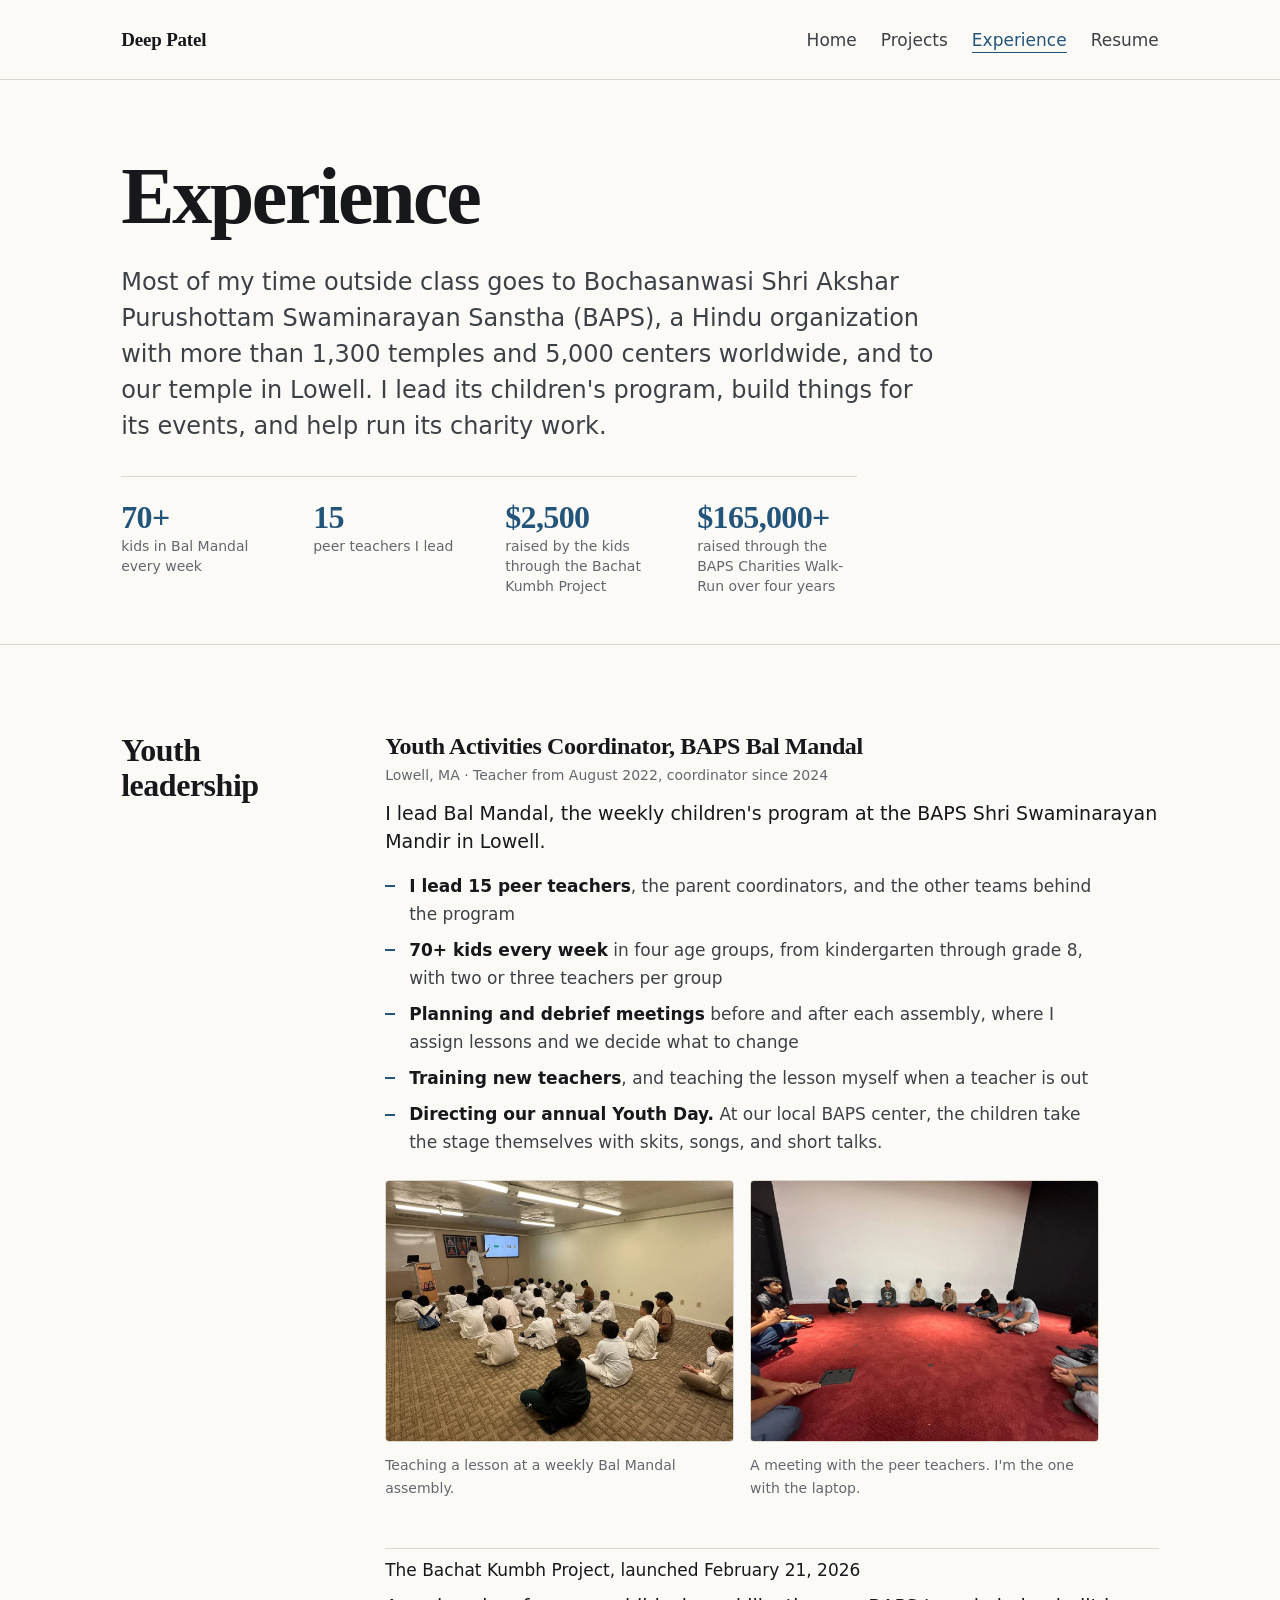
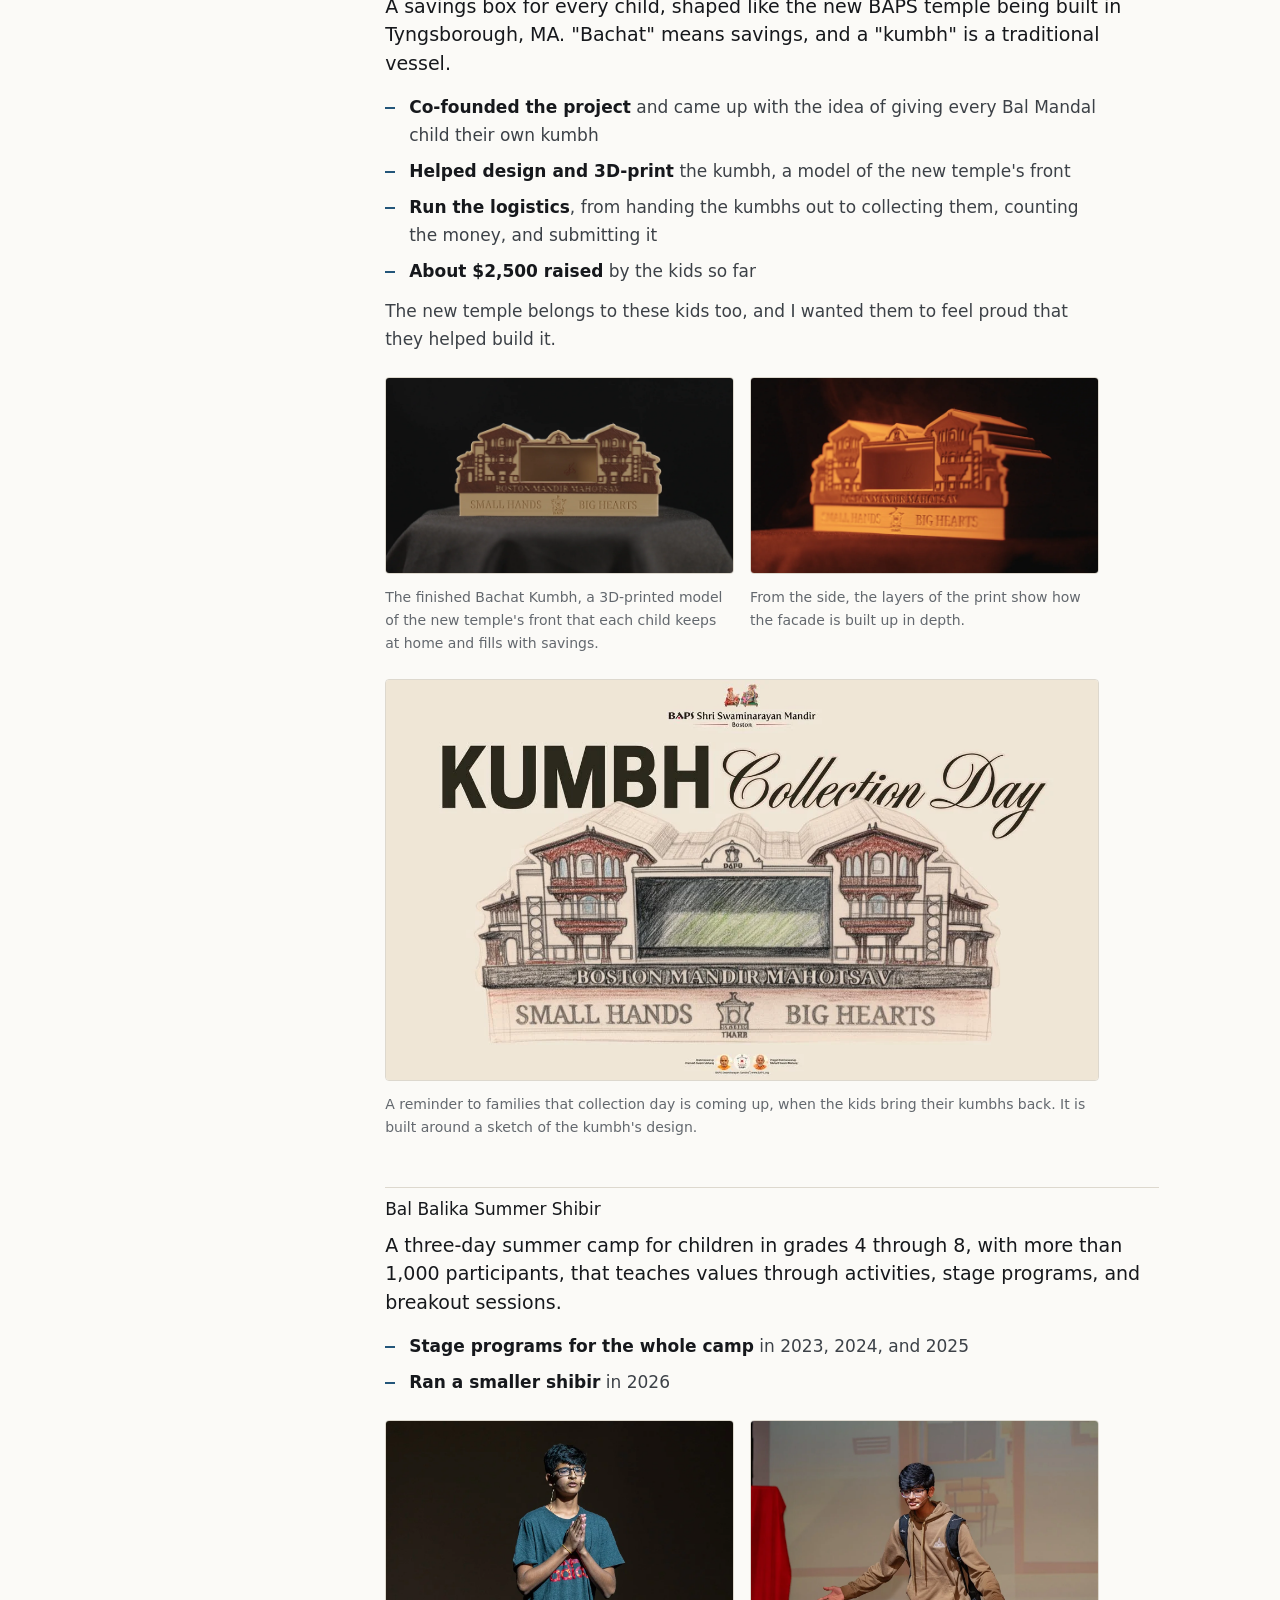
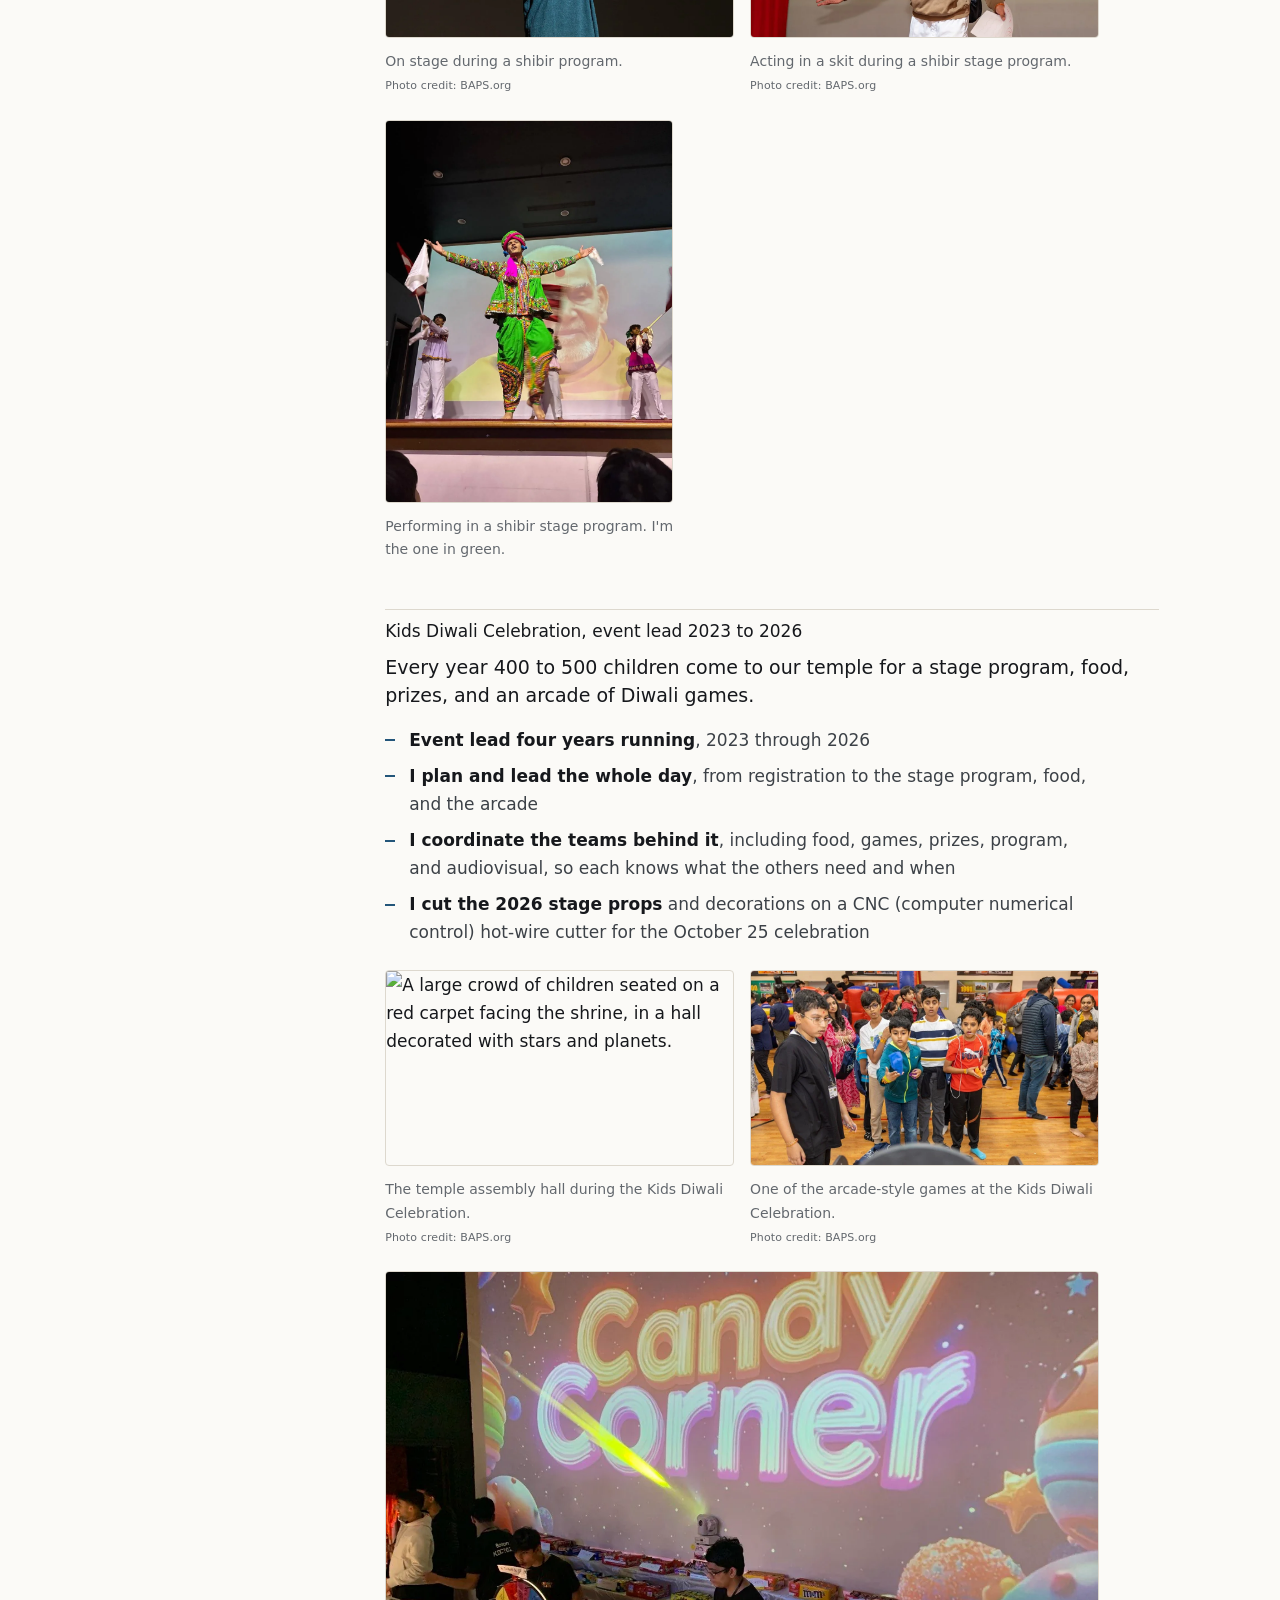
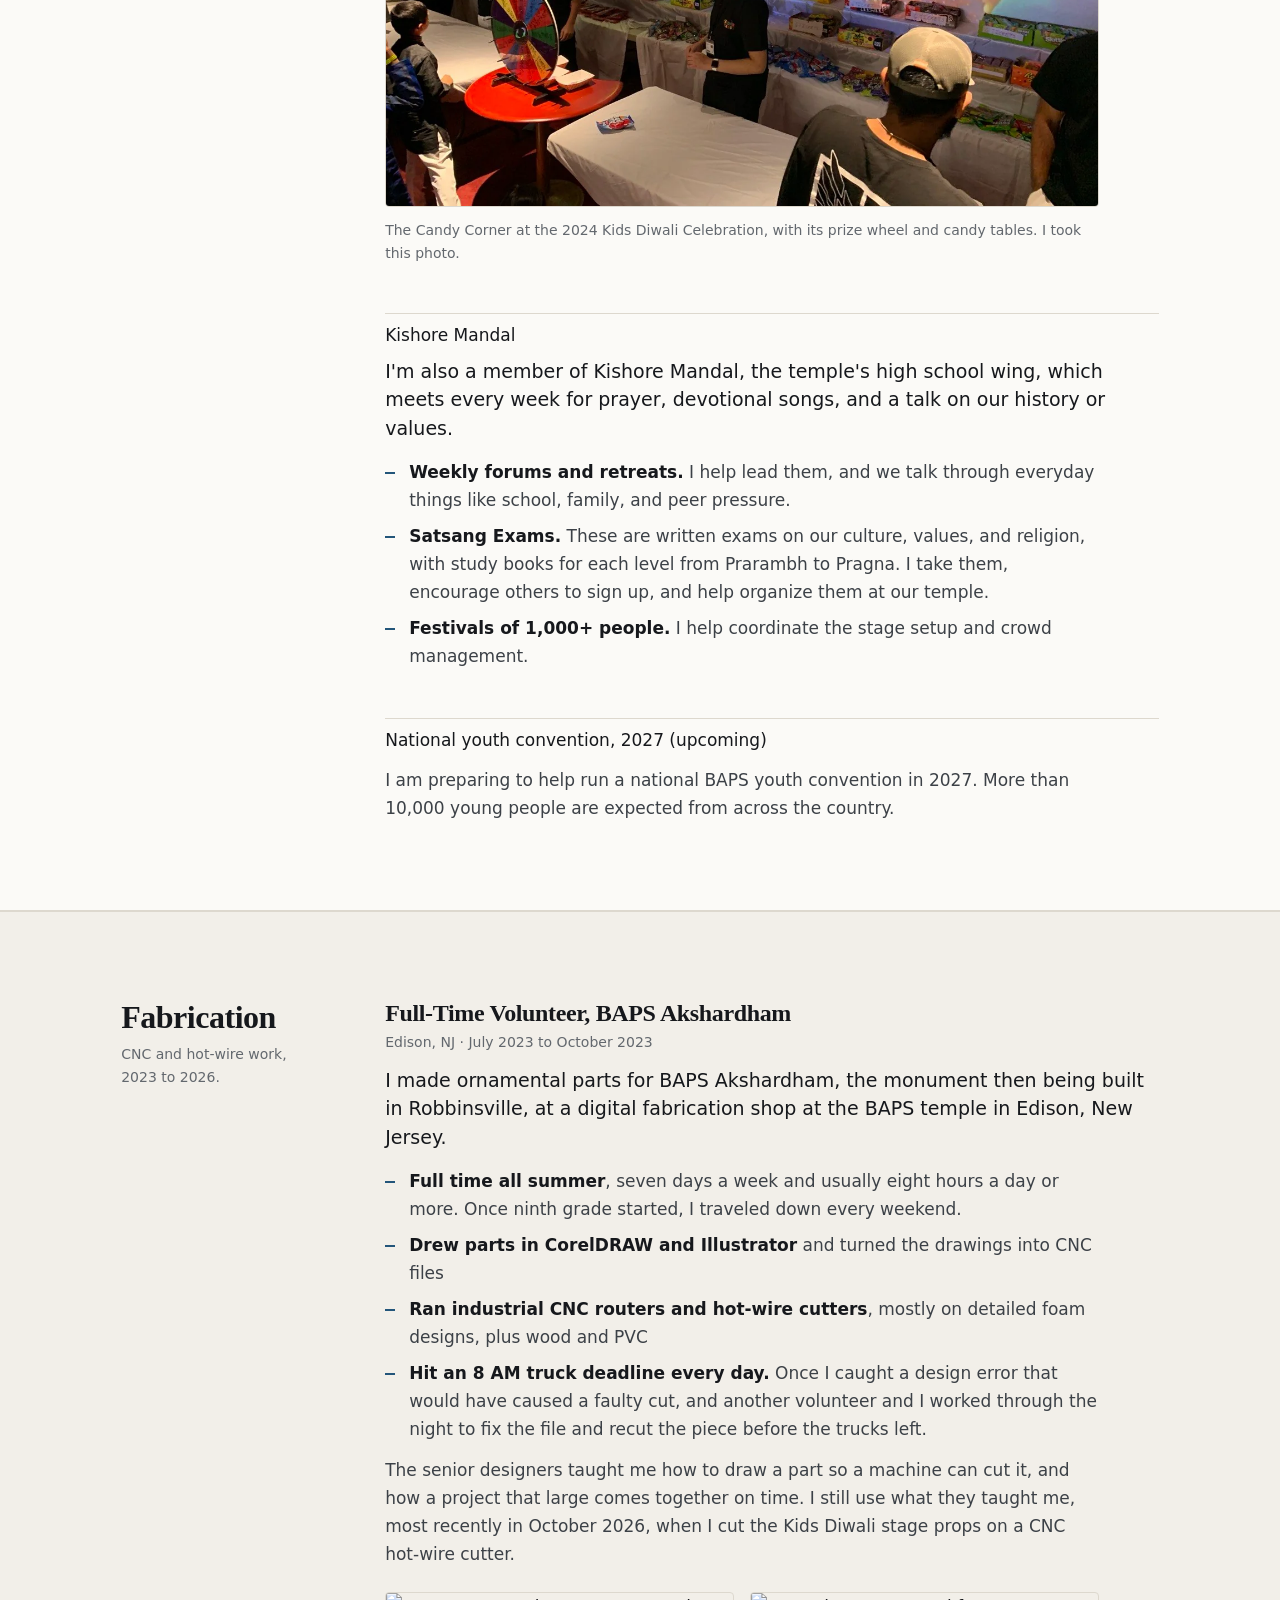
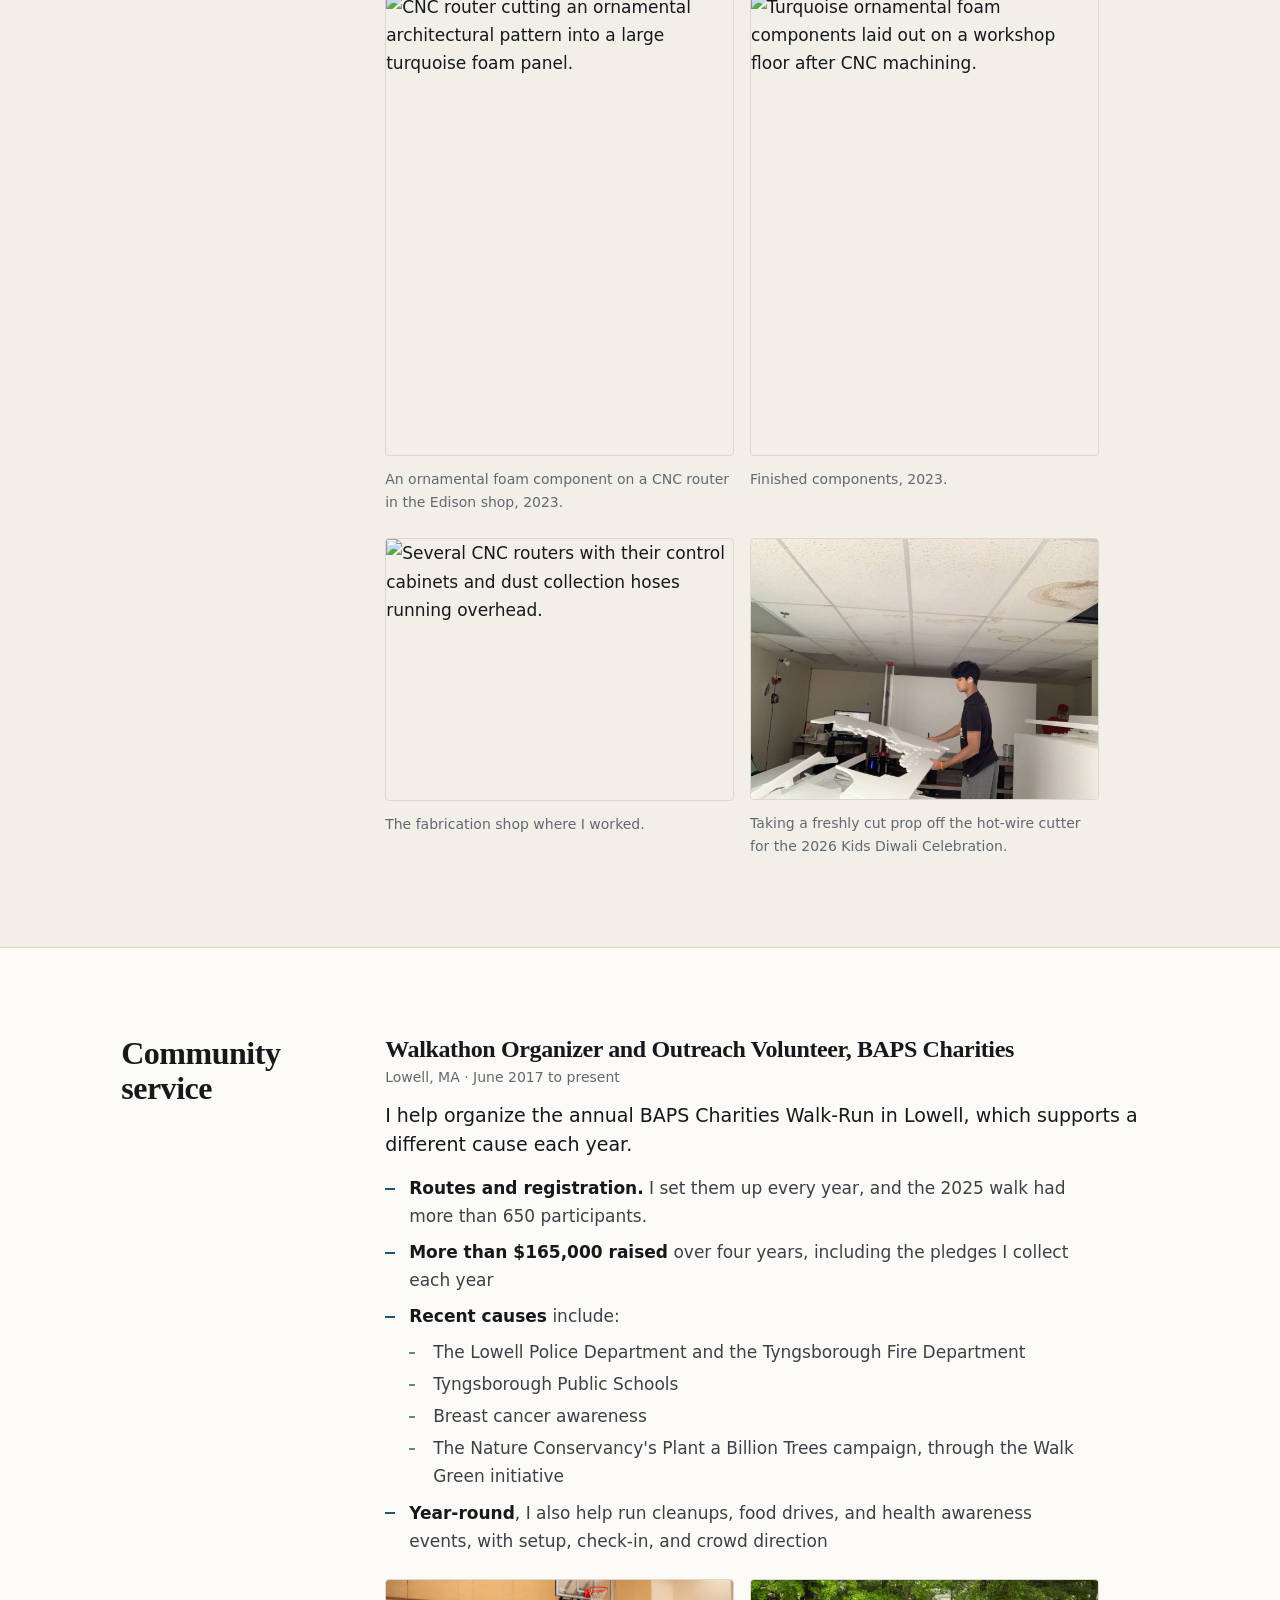
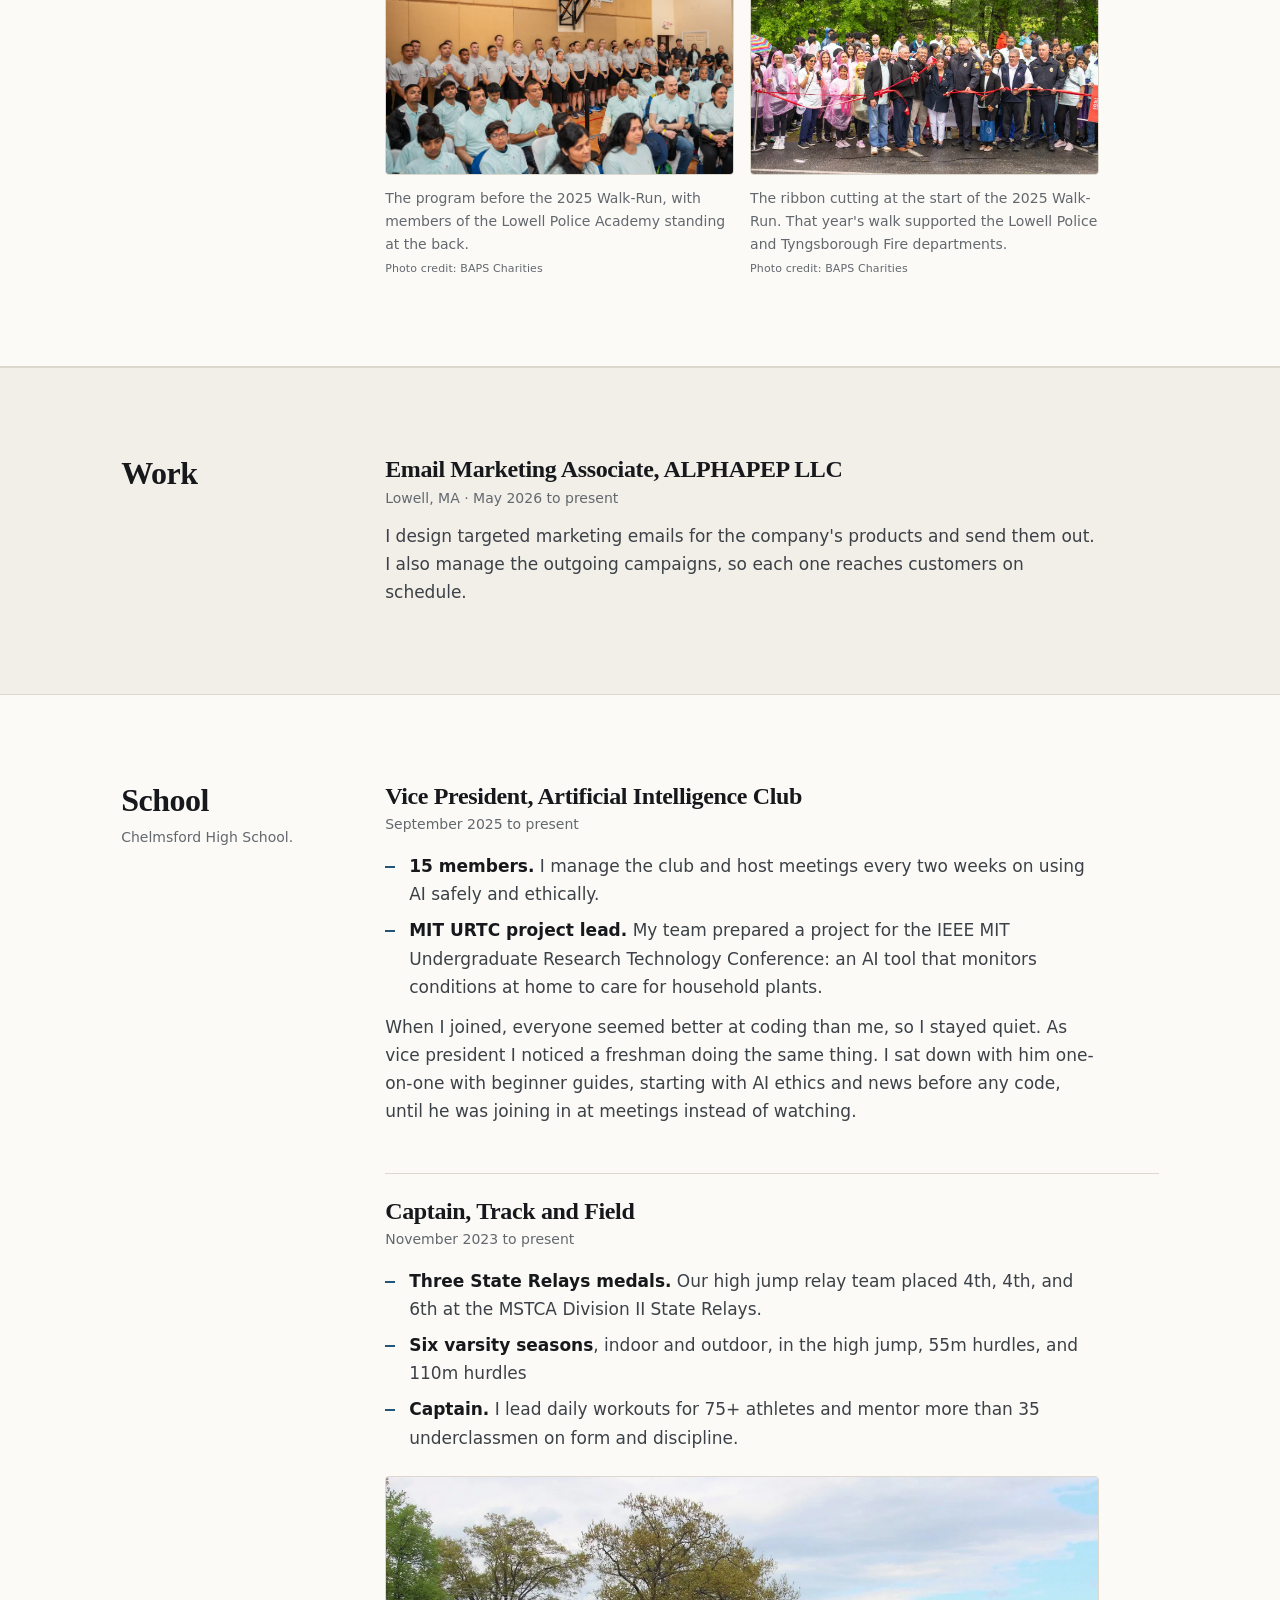
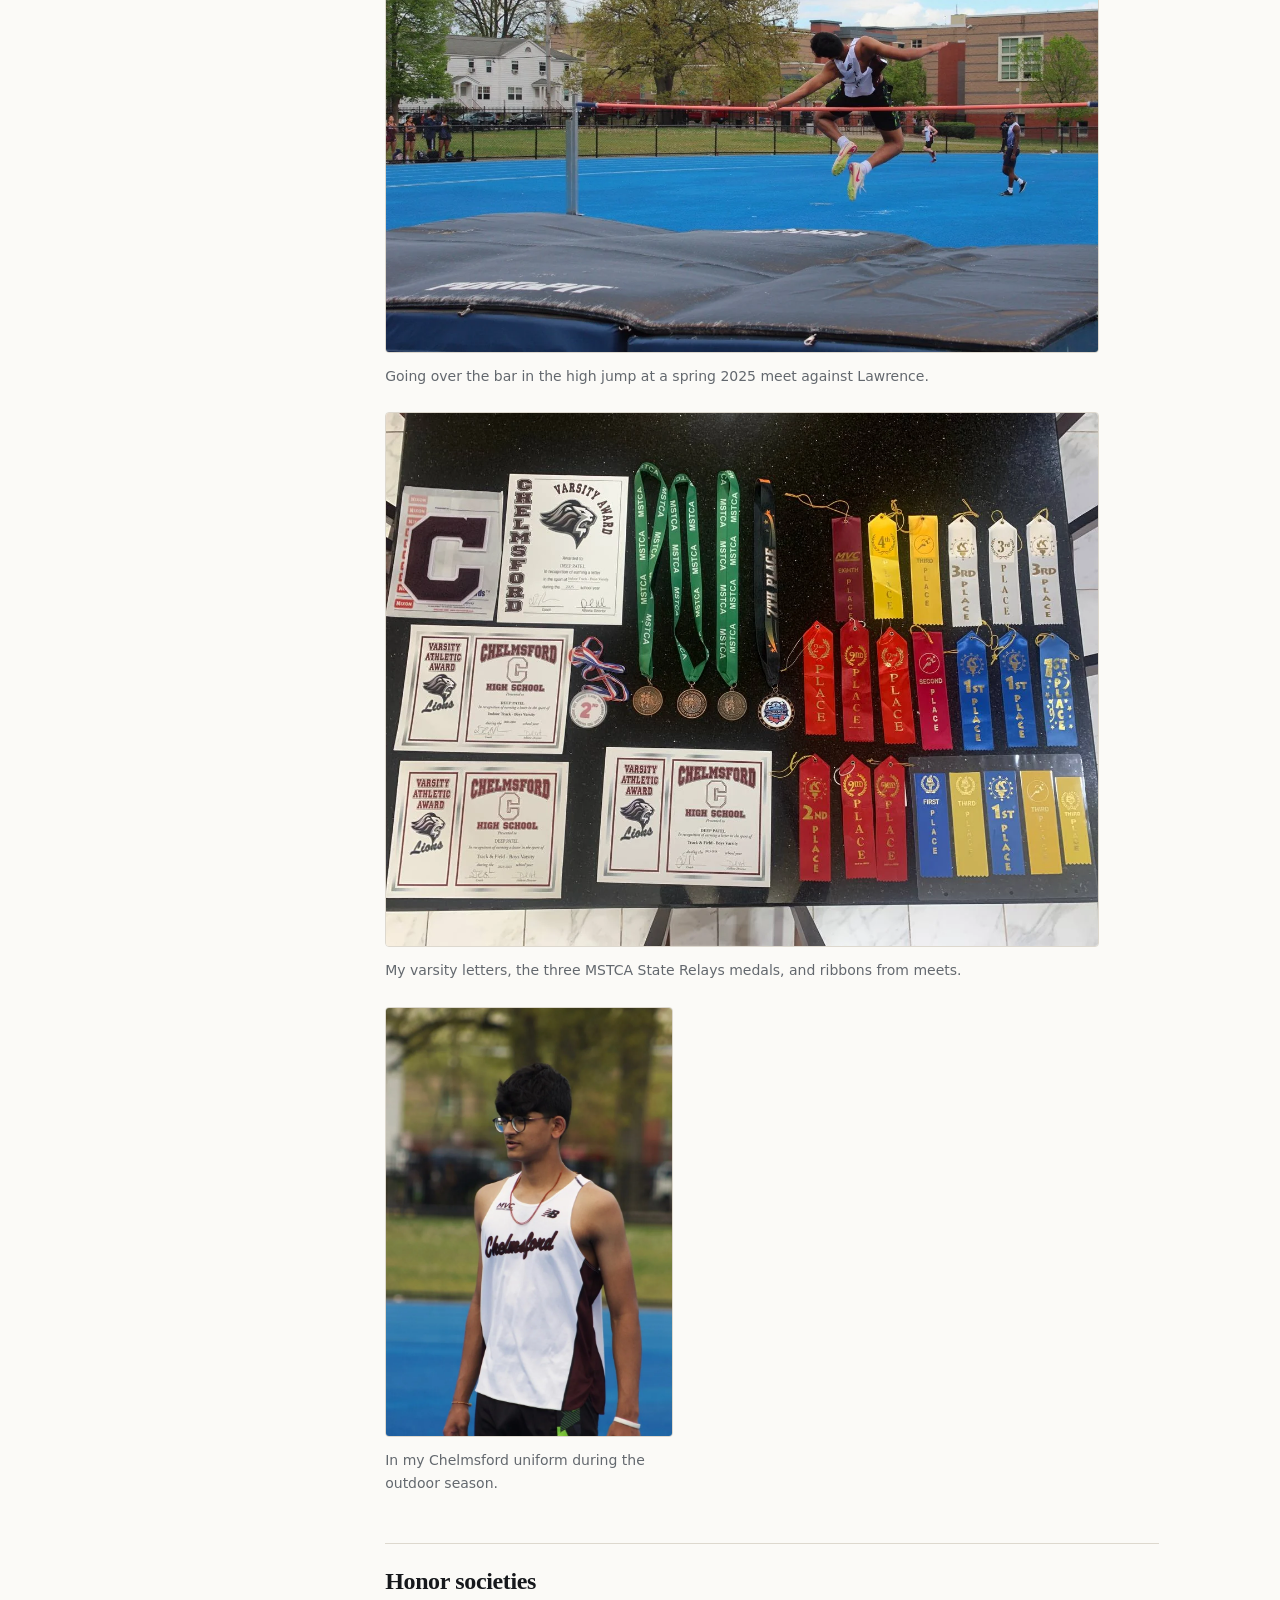
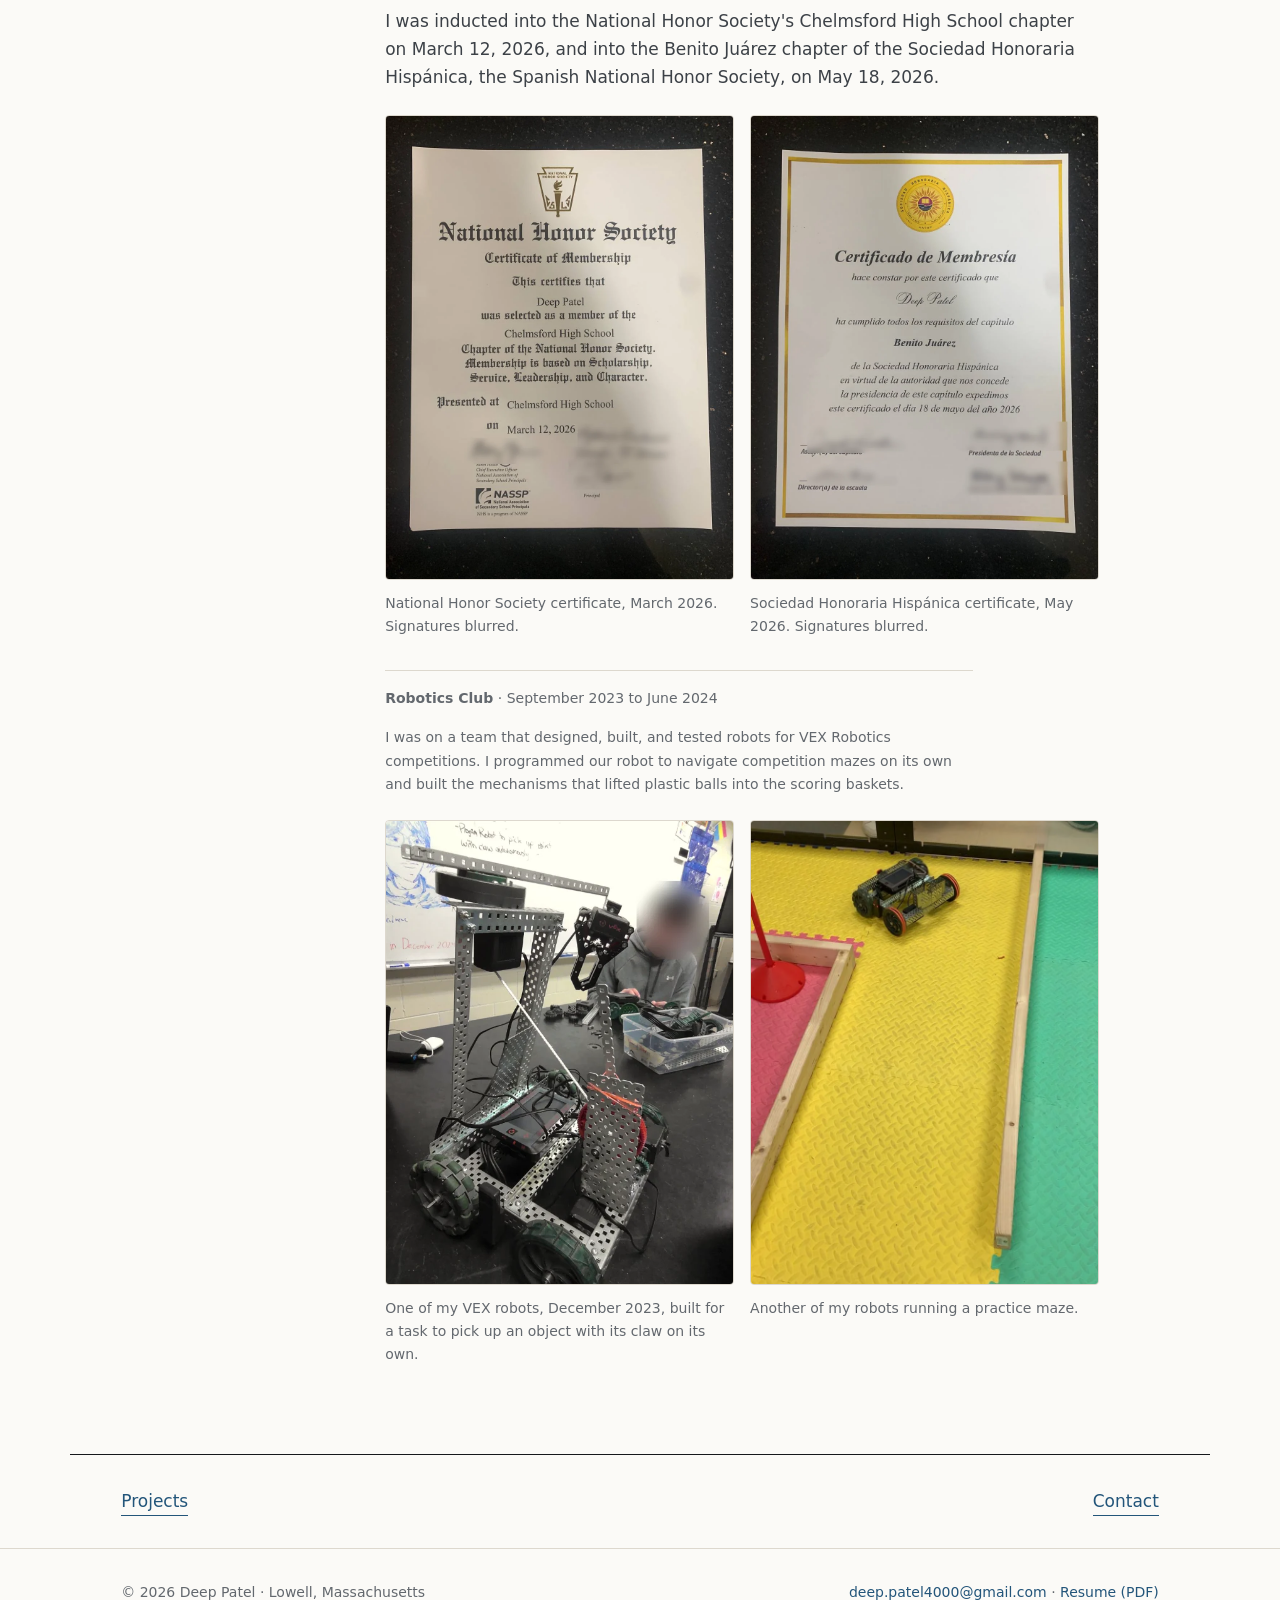
==== commit a609c110: "feat: name BAPS in full with its scale, list projects in the intro, grammar pass Spell out Bochasanw" ====
--- a/experience/index.html
+++ b/experience/index.html
@@ -39,10 +39,10 @@
       <div class="wrap">
         <h1 class="project-header__title">Experience</h1>
         <p class="lede">
-          Most of my time outside class goes to BAPS, a Hindu organization, and our
-          temple in
-          Lowell. I lead its children's program, build things for its events, and help run
-          its charity work.
+          Most of my time outside class goes to Bochasanwasi Shri Akshar Purushottam
+          Swaminarayan Sanstha (BAPS), a Hindu organization with more than 1,300
+          temples and 5,000 centers worldwide, and to our temple in Lowell. I lead its children's program, build things for its events,
+          and help run its charity work.
         </p>
         <dl class="stats">
           <div>
@@ -74,9 +74,8 @@
           <h3 class="group__role">Youth Activities Coordinator, BAPS Bal Mandal</h3>
           <p class="group__when">Lowell, MA · Teacher from August 2022, coordinator since 2024</p>
           <p class="group__lead">
-            I lead Bal Mandal, the weekly children's program at the BAPS Swaminarayan
-            Temple in
-            Lowell.
+            I lead Bal Mandal, the weekly children's program at the BAPS Shri Swaminarayan
+            Mandir in Lowell.
           </p>
           <ul class="points">
             <li><strong>I lead 15 peer teachers</strong>, the parent coordinators, and the other teams behind the program</li>
@@ -111,8 +110,9 @@
 
           <h4 class="subhead">The Bachat Kumbh Project, launched February 21, 2026</h4>
           <p class="group__lead">
-            A savings box for every child, shaped like the new BAPS temple being built in
-            Tyngsborough, MA. "Bachat" means savings, and a "kumbh" is a traditional vessel.
+            A savings box for every child, shaped like the new BAPS temple being built
+            in Tyngsborough, MA. "Bachat" means savings, and a "kumbh" is a traditional
+            vessel.
           </p>
           <ul class="points">
             <li><strong>Co-founded the project</strong> and came up with the idea of giving every Bal Mandal child their own kumbh</li>
@@ -122,8 +122,7 @@
           </ul>
           <p class="group__detail">
             The new temple belongs to these kids too, and I wanted them to feel proud
-            that they
-            helped build it.
+            that they helped build it.
           </p>
 
           <div class="evidence evidence--matched" style="--ar: 16 / 9">
@@ -134,8 +133,8 @@
                 width="1600" height="900" loading="lazy" decoding="async"
               >
               <figcaption>
-                The finished Bachat Kumbh, a 3D-printed model of the new temple's front that
-                each child keeps at home and fills with savings.
+                The finished Bachat Kumbh, a 3D-printed model of the new temple's front
+                that each child keeps at home and fills with savings.
               </figcaption>
             </figure>
             <figure>
@@ -158,17 +157,18 @@
                 width="1280" height="719" loading="lazy" decoding="async"
               >
               <figcaption>
-                A reminder to families that collection day is coming up, when the kids bring
-                their kumbhs back. It is built around a sketch of the kumbh's design.
+                A reminder to families that collection day is coming up, when the kids
+                bring their kumbhs back. It is built around a sketch of the kumbh's
+                design.
               </figcaption>
             </figure>
           </div>
 
           <h4 class="subhead">Bal Balika Summer Shibir</h4>
           <p class="group__lead">
-            A three-day summer camp for children in grades 4 through 8, with more than 1,000
-            participants, that teaches values through activities, stage programs, and
-            breakout sessions.
+            A three-day summer camp for children in grades 4 through 8, with more than
+            1,000 participants, that teaches values through activities, stage programs,
+            and breakout sessions.
           </p>
           <ul class="points">
             <li><strong>Stage programs for the whole camp</strong> in 2023, 2024, and 2025</li>
@@ -183,8 +183,8 @@
                 width="1199" height="676" loading="lazy" decoding="async"
               >
               <figcaption>
-                On stage during a shibir program.
-                <span class="credit">Photo credit: BAPS.org</span>
+                On stage during a shibir program. <span class="credit">Photo credit:
+                BAPS.org</span>
               </figcaption>
             </figure>
             <figure>
@@ -194,8 +194,8 @@
                 width="1198" height="783" loading="lazy" decoding="async"
               >
               <figcaption>
-                Acting in a skit during a shibir stage program.
-                <span class="credit">Photo credit: BAPS.org</span>
+                Acting in a skit during a shibir stage program. <span
+                class="credit">Photo credit: BAPS.org</span>
               </figcaption>
             </figure>
           </div>
@@ -219,9 +219,9 @@
           </p>
           <ul class="points">
             <li><strong>Event lead four years running</strong>, 2023 through 2026</li>
-            <li><strong>I run the whole day</strong>, from the stage program and the order of events to registration, food, and the arcade</li>
+            <li><strong>I plan and lead the whole day</strong>, from registration to the stage program, food, and the arcade</li>
             <li><strong>I coordinate the teams behind it</strong>, including food, games, prizes, program, and audiovisual, so each knows what the others need and when</li>
-            <li><strong>I cut the 2026 stage props</strong> and decorations on a CNC hot-wire cutter for the October 25 celebration</li>
+            <li><strong>I cut the 2026 stage props</strong> and decorations on a CNC (computer numerical control) hot-wire cutter for the October 25 celebration</li>
           </ul>
 
           <div class="evidence evidence--matched" style="--ar: 16 / 9">
@@ -232,8 +232,8 @@
                 width="1199" height="729" loading="lazy" decoding="async"
               >
               <figcaption>
-                The temple assembly hall during the Kids Diwali Celebration.
-                <span class="credit">Photo credit: BAPS.org</span>
+                The temple assembly hall during the Kids Diwali Celebration. <span
+                class="credit">Photo credit: BAPS.org</span>
               </figcaption>
             </figure>
             <figure>
@@ -243,8 +243,8 @@
                 width="1200" height="600" loading="lazy" decoding="async"
               >
               <figcaption>
-                One of the arcade-style games at the Kids Diwali Celebration.
-                <span class="credit">Photo credit: BAPS.org</span>
+                One of the arcade-style games at the Kids Diwali Celebration. <span
+                class="credit">Photo credit: BAPS.org</span>
               </figcaption>
             </figure>
           </div>
@@ -257,27 +257,27 @@
               >
               <figcaption>
                 The Candy Corner at the 2024 Kids Diwali Celebration, with its prize
-                wheel and
-                candy tables. I took this photo.
+                wheel and candy tables. I took this photo.
               </figcaption>
             </figure>
           </div>
 
           <h4 class="subhead">Kishore Mandal</h4>
           <p class="group__lead">
-            I'm also a member of Kishore Mandal, the temple's high school wing, which meets
-            every week for prayer, devotional songs, and a talk on our history or values.
+            I'm also a member of Kishore Mandal, the temple's high school wing, which
+            meets every week for prayer, devotional songs, and a talk on our history or
+            values.
           </p>
           <ul class="points">
             <li><strong>Weekly forums and retreats.</strong> I help lead them, and we talk through everyday things like school, family, and peer pressure.</li>
             <li><strong>Satsang Exams.</strong> These are written exams on our culture, values, and religion, with study books for each level from Prarambh to Pragna. I take them, encourage others to sign up, and help organize them at our temple.</li>
-            <li><strong>Festivals of 1,000+ people.</strong> I help coordinate the stage setup and crowd control.</li>
+            <li><strong>Festivals of 1,000+ people.</strong> I help coordinate the stage setup and crowd management.</li>
           </ul>
 
           <h4 class="subhead">National youth convention, 2027 (upcoming)</h4>
           <p class="group__detail">
-            I am preparing to help run a national BAPS youth convention in 2027. More than
-            10,000 young people are expected.
+            I am preparing to help run a national BAPS youth convention in 2027. More
+            than 10,000 young people are expected from across the country.
           </p>
         </div>
       </div>
@@ -293,12 +293,12 @@
           <h3 class="group__role">Full-Time Volunteer, BAPS Akshardham</h3>
           <p class="group__when">Edison, NJ · July 2023 to October 2023</p>
           <p class="group__lead">
-            I made ornamental parts for BAPS Akshardham, the monument then being built in
-            Robbinsville, at a digital fabrication shop at the BAPS temple in Edison,
+            I made ornamental parts for BAPS Akshardham, the monument then being built
+            in Robbinsville, at a digital fabrication shop at the BAPS temple in Edison,
             New Jersey.
           </p>
           <ul class="points">
-            <li><strong>Full time all summer</strong>, seven days a week and usually eight hours a day or more. Once 9th grade started, I traveled down every weekend.</li>
+            <li><strong>Full time all summer</strong>, seven days a week and usually eight hours a day or more. Once ninth grade started, I traveled down every weekend.</li>
             <li><strong>Drew parts in CorelDRAW and Illustrator</strong> and turned the drawings into CNC files</li>
             <li><strong>Ran industrial CNC routers and hot-wire cutters</strong>, mostly on detailed foam designs, plus wood and PVC</li>
             <li><strong>Hit an 8 AM truck deadline every day.</strong> Once I caught a design error that would have caused a faulty cut, and another volunteer and I worked through the night to fix the file and recut the piece before the trucks left.</li>
@@ -351,8 +351,8 @@
                 width="1280" height="959" loading="lazy" decoding="async"
               >
               <figcaption>
-                Taking a freshly cut prop off the hot-wire cutter for the 2026 Kids Diwali
-                Celebration.
+                Taking a freshly cut prop off the hot-wire cutter for the 2026 Kids
+                Diwali Celebration.
               </figcaption>
             </figure>
           </div>
@@ -369,14 +369,22 @@
           <h3 class="group__role">Walkathon Organizer and Outreach Volunteer, BAPS Charities</h3>
           <p class="group__when">Lowell, MA · June 2017 to present</p>
           <p class="group__lead">
-            I help organize the annual BAPS Charities Walk-Run in Lowell, which supports a
-            different cause each year.
+            I help organize the annual BAPS Charities Walk-Run in Lowell, which supports
+            a different cause each year.
           </p>
           <ul class="points">
             <li><strong>Routes and registration.</strong> I set them up every year, and the 2025 walk had more than 650 participants.</li>
             <li><strong>More than $165,000 raised</strong> over four years, including the pledges I collect each year</li>
-            <li><strong>Recent causes</strong> include the Lowell Police and Tyngsborough Fire departments, Tyngsborough Public Schools, breast cancer awareness, and the Walk Green initiative for The Nature Conservancy's Plant a Billion Trees campaign</li>
-            <li><strong>Year round</strong>, I also help run cleanups, food drives, and health awareness events, with setup, check-in, and crowd direction</li>
+            <li>
+              <strong>Recent causes</strong> include:
+              <ul class="points points--sub">
+                <li>The Lowell Police Department and the Tyngsborough Fire Department</li>
+                <li>Tyngsborough Public Schools</li>
+                <li>Breast cancer awareness</li>
+                <li>The Nature Conservancy's Plant a Billion Trees campaign, through the Walk Green initiative</li>
+              </ul>
+            </li>
+            <li><strong>Year-round</strong>, I also help run cleanups, food drives, and health awareness events, with setup, check-in, and crowd direction</li>
           </ul>
 
           <div class="evidence evidence--matched" style="--ar: 16 / 9">
@@ -388,9 +396,8 @@
               >
               <figcaption>
                 The program before the 2025 Walk-Run, with members of the Lowell Police
-                Academy
-                standing at the back.
-                <span class="credit">Photo credit: BAPS Charities</span>
+                Academy standing at the back. <span class="credit">Photo credit: BAPS
+                Charities</span>
               </figcaption>
             </figure>
             <figure>
@@ -401,9 +408,8 @@
               >
               <figcaption>
                 The ribbon cutting at the start of the 2025 Walk-Run. That year's walk
-                supported
-                the Lowell Police and Tyngsborough Fire departments.
-                <span class="credit">Photo credit: BAPS Charities</span>
+                supported the Lowell Police and Tyngsborough Fire departments. <span
+                class="credit">Photo credit: BAPS Charities</span>
               </figcaption>
             </figure>
           </div>
@@ -420,8 +426,9 @@
           <h3 class="group__role">Email Marketing Associate, ALPHAPEP LLC</h3>
           <p class="group__when">Lowell, MA · May 2026 to present</p>
           <p class="group__detail">
-            I design targeted marketing emails for the company's products and send them out.
-            I also manage the outgoing campaigns, so each one reaches customers on schedule.
+            I design targeted marketing emails for the company's products and send them
+            out. I also manage the outgoing campaigns, so each one reaches customers on
+            schedule.
           </p>
         </div>
       </div>
@@ -442,12 +449,9 @@
           </ul>
           <p class="group__detail">
             When I joined, everyone seemed better at coding than me, so I stayed quiet.
-            As vice
-            president I noticed a freshman doing the same thing. I sat down with him one
-            on one
-            with beginner guides, starting with AI ethics and news before any code,
-            until he was
-            joining in at meetings instead of watching.
+            As vice president I noticed a freshman doing the same thing. I sat down with
+            him one-on-one with beginner guides, starting with AI ethics and news before
+            any code, until he was joining in at meetings instead of watching.
           </p>
 
           <h3 class="group__role group__role--next">Captain, Track and Field</h3>
@@ -466,7 +470,8 @@
                 width="1280" height="854" loading="lazy" decoding="async"
               >
               <figcaption>
-                Going over the bar in the high jump at a spring 2025 meet against Lawrence.
+                Going over the bar in the high jump at a spring 2025 meet against
+                Lawrence.
               </figcaption>
             </figure>
           </div>
@@ -499,9 +504,9 @@
           <h3 class="group__role group__role--next">Honor societies</h3>
           <p class="group__detail">
             I was inducted into the National Honor Society's Chelmsford High School
-            chapter on
-            March 12, 2026, and into the Benito Juárez chapter of the Sociedad Honoraria
-            Hispánica, the Spanish National Honor Society, on May 18, 2026.
+            chapter on March 12, 2026, and into the Benito Juárez chapter of the
+            Sociedad Honoraria Hispánica, the Spanish National Honor Society, on May 18,
+            2026.
           </p>
 
           <div class="evidence evidence--matched" style="--ar: 3 / 4">
@@ -534,8 +539,8 @@
             <p>
               I was on a team that designed, built, and tested robots for VEX Robotics
               competitions. I programmed our robot to navigate competition mazes on its
-              own and
-              built the mechanisms that lifted plastic balls into the scoring baskets.
+              own and built the mechanisms that lifted plastic balls into the scoring
+              baskets.
             </p>
           </div>
 
@@ -548,8 +553,7 @@
               >
               <figcaption>
                 One of my VEX robots, December 2023, built for a task to pick up an
-                object with
-                its claw on its own.
+                object with its claw on its own.
               </figcaption>
             </figure>
             <figure>
@@ -568,8 +572,7 @@
     </section>
 
     <nav class="wrap project-nav" aria-label="Site">
-      <a href="../projects/">Projects</a>
-      <a href="../#contact">Contact</a>
+      <a href="../projects/">Projects</a> <a href="../#contact">Contact</a>
     </nav>
   </main>
 
@@ -577,9 +580,9 @@
     <div class="wrap site-footer__inner">
       <p>© 2026 Deep Patel · Lowell, Massachusetts</p>
       <p>
-        <a href="mailto:deep.patel4000@gmail.com">deep.patel4000@gmail.com</a>
-        <span aria-hidden="true">·</span>
-        <a href="../assets/deep-patel-resume.pdf">Resume (PDF)</a>
+        <a href="mailto:deep.patel4000@gmail.com">deep.patel4000@gmail.com</a> <span
+        aria-hidden="true">·</span> <a href="../assets/deep-patel-resume.pdf">Resume
+        (PDF)</a>
       </p>
     </div>
   </footer>
--- a/styles.css
+++ b/styles.css
@@ -306,9 +306,33 @@
   color: var(--color-text-secondary);
 }
 
-.hero__body p strong {
+.hero__body p strong,
+.hero__list strong {
   font-weight: 500;
   color: var(--color-text);
+}
+
+.hero__list {
+  display: grid;
+  gap: var(--space-2);
+  font-size: var(--step-1);
+  line-height: 1.45;
+  color: var(--color-text-secondary);
+}
+
+.hero__list li {
+  position: relative;
+  padding-left: var(--space-5);
+}
+
+.hero__list li::before {
+  content: "";
+  position: absolute;
+  left: 0;
+  top: 0.75em;
+  width: 0.6rem;
+  height: 2px;
+  background: var(--color-accent);
 }
 
 .hero__inner {
@@ -664,6 +688,16 @@
   background: var(--color-accent);
 }
 
+.points--sub {
+  margin-top: var(--space-2);
+  gap: var(--space-1);
+}
+
+.points--sub li::before {
+  width: 0.35rem;
+  opacity: 0.7;
+}
+
 .points strong {
   font-weight: 600;
   color: var(--color-text);
@@ -874,12 +908,6 @@
   gap: var(--space-6);
 }
 
-.contact__note {
-  margin-top: var(--space-3);
-  color: var(--color-text-secondary);
-  max-width: 44ch;
-}
-
 .contact__links {
   display: grid;
   gap: var(--space-3);
@@ -971,6 +999,33 @@
 /* top-level pages have no back link, so the title leads the masthead */
 .project-header__title:first-child {
   margin-top: 0;
+}
+
+/* primary call to action under a project lede, e.g. the live ORBIX app */
+.project-actions {
+  display: flex;
+  flex-wrap: wrap;
+  align-items: center;
+  gap: var(--space-4) var(--space-5);
+  margin-top: var(--space-6);
+}
+
+.button {
+  display: inline-flex;
+  align-items: center;
+  gap: var(--space-2);
+  padding: var(--space-3) var(--space-5);
+  border-radius: var(--radius-sm);
+  background: var(--color-accent);
+  color: #fff;
+  font-weight: 600;
+  text-decoration: none;
+  transition: background-color var(--transition);
+}
+
+.button:hover {
+  background: var(--color-accent-hover);
+  color: #fff;
 }
 
 .project-meta {
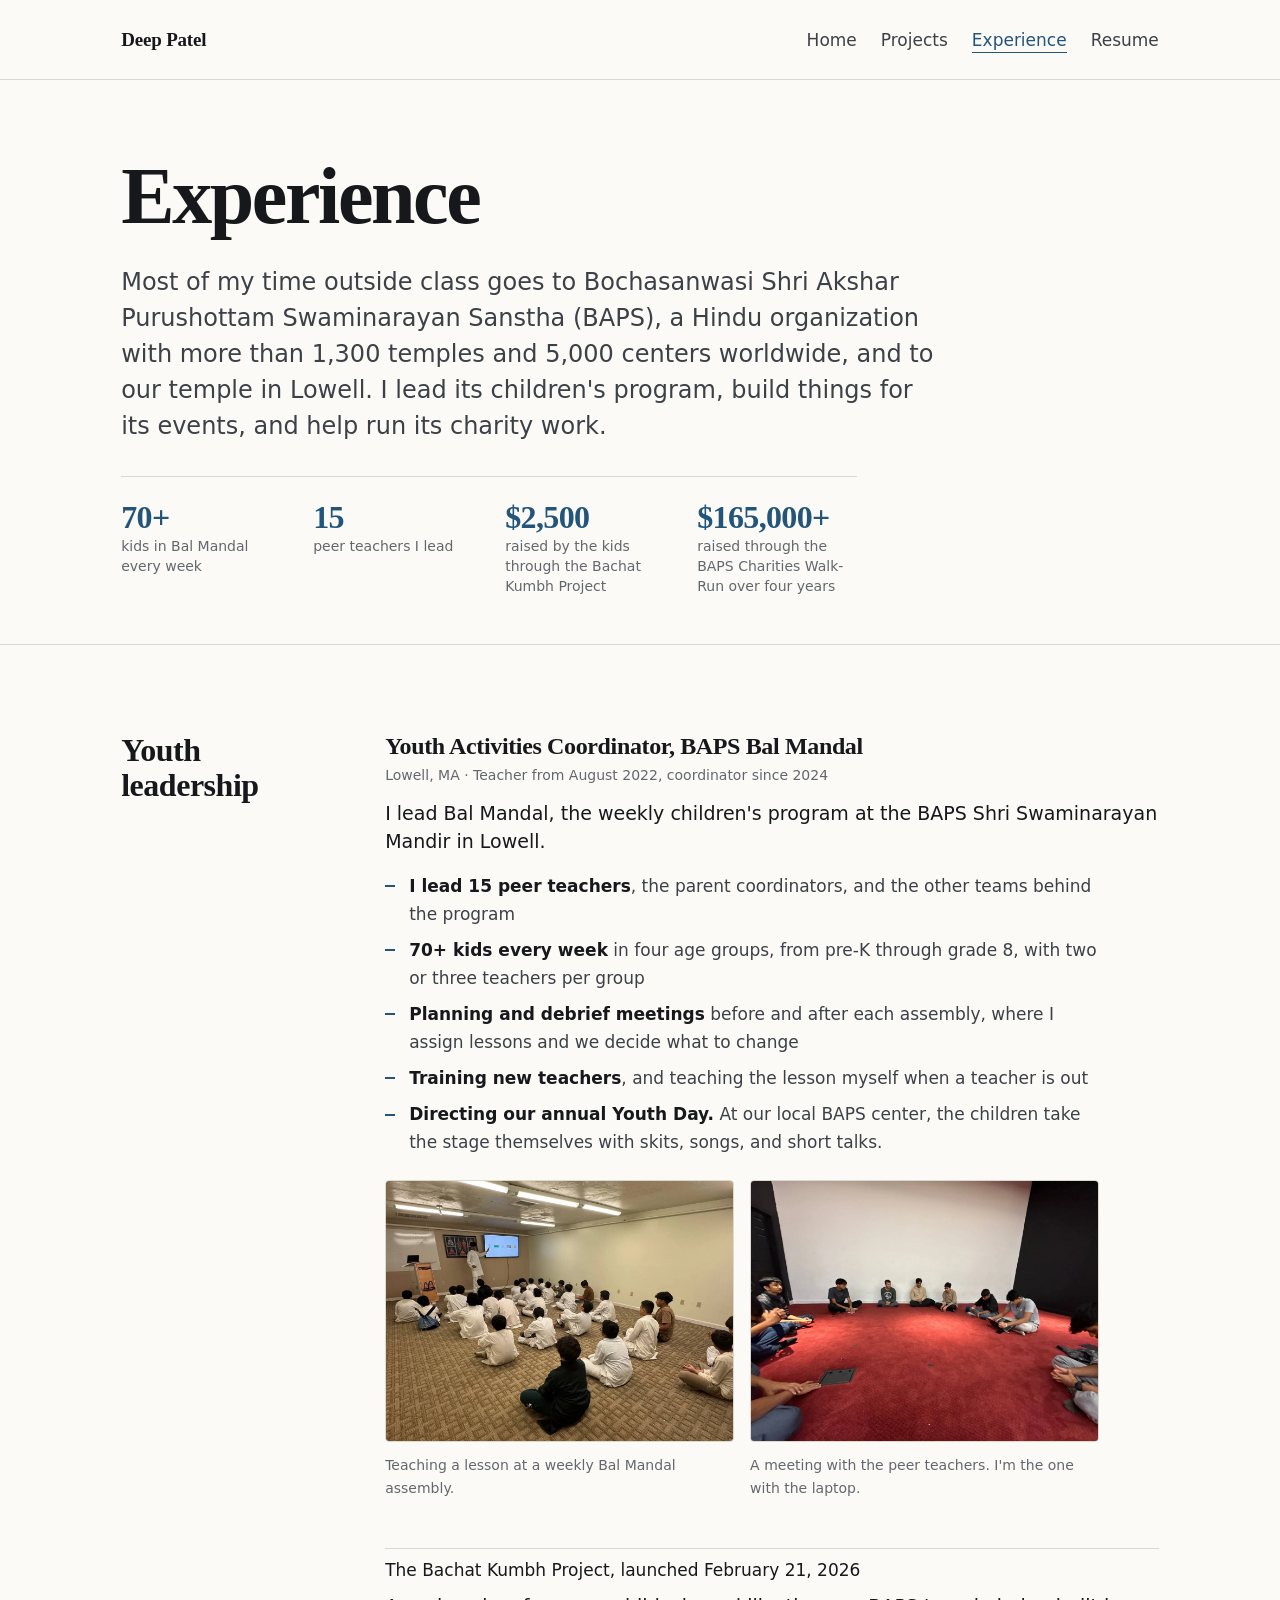
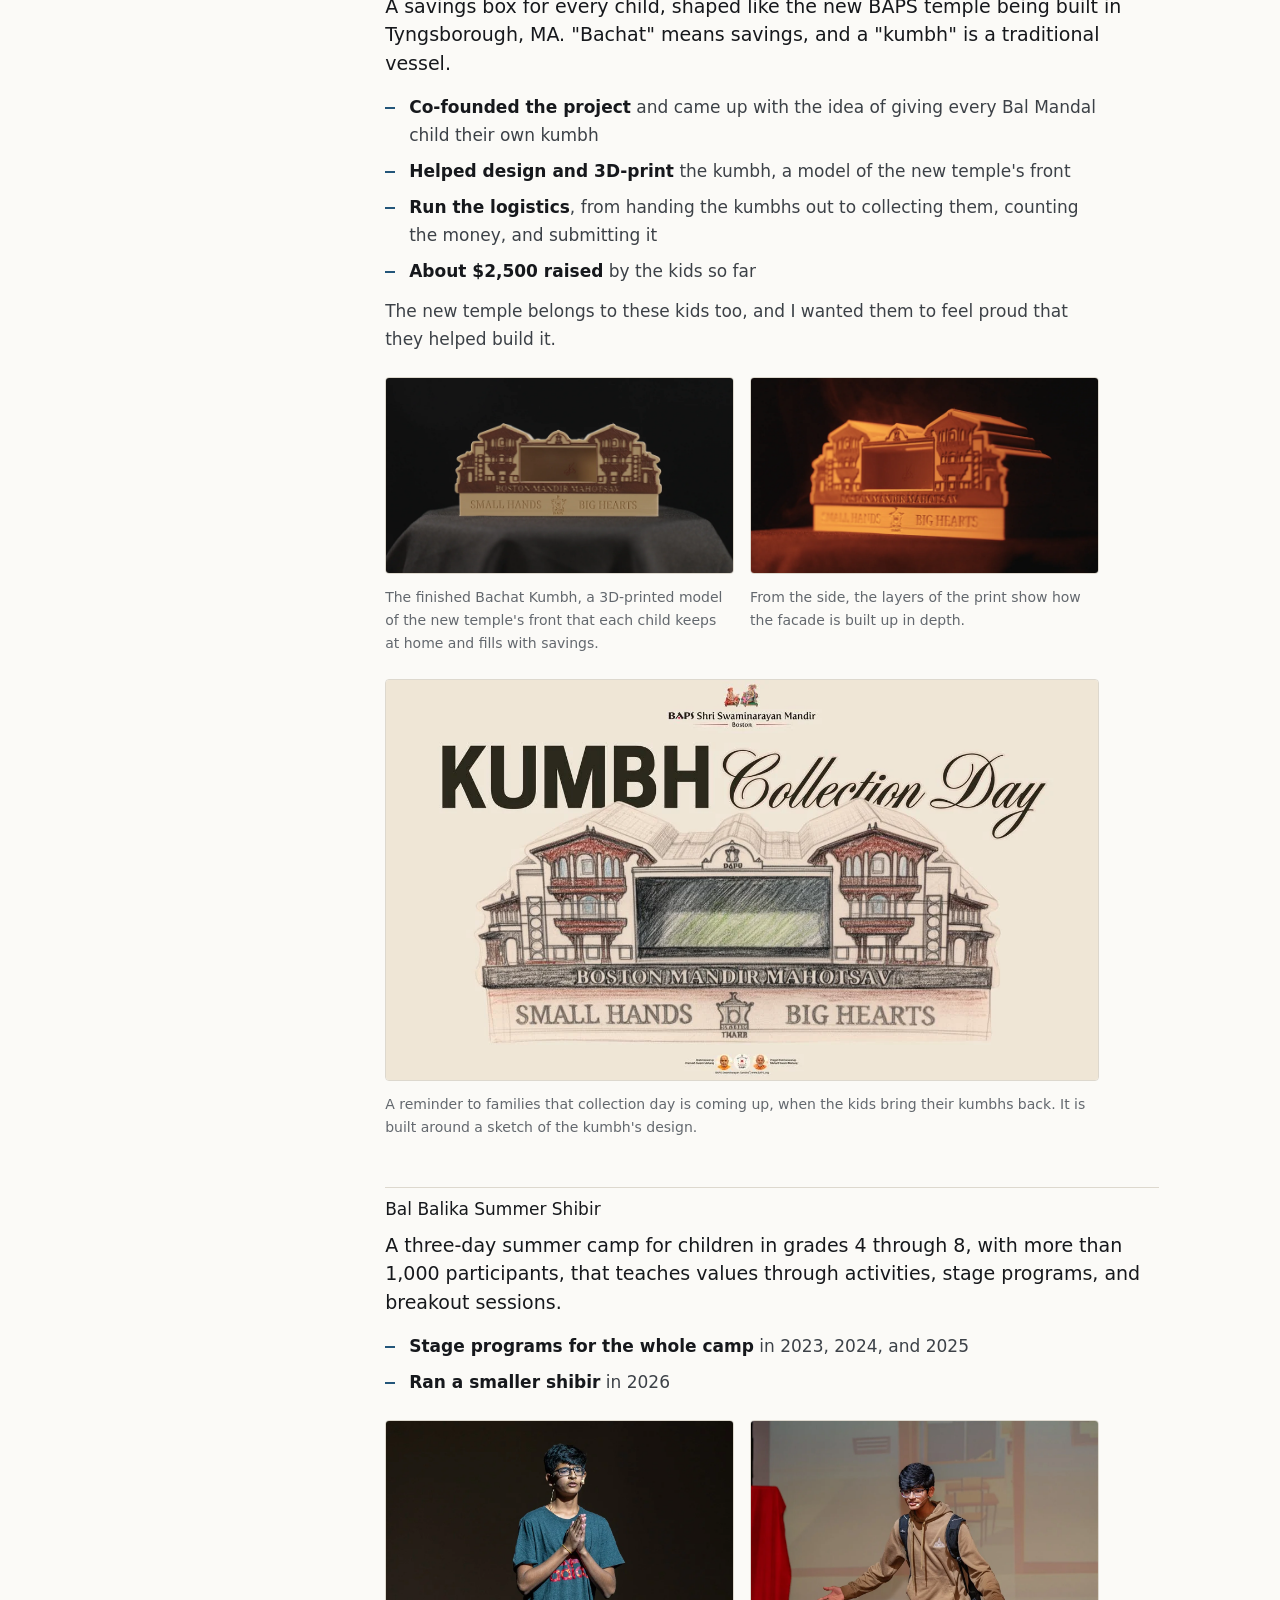
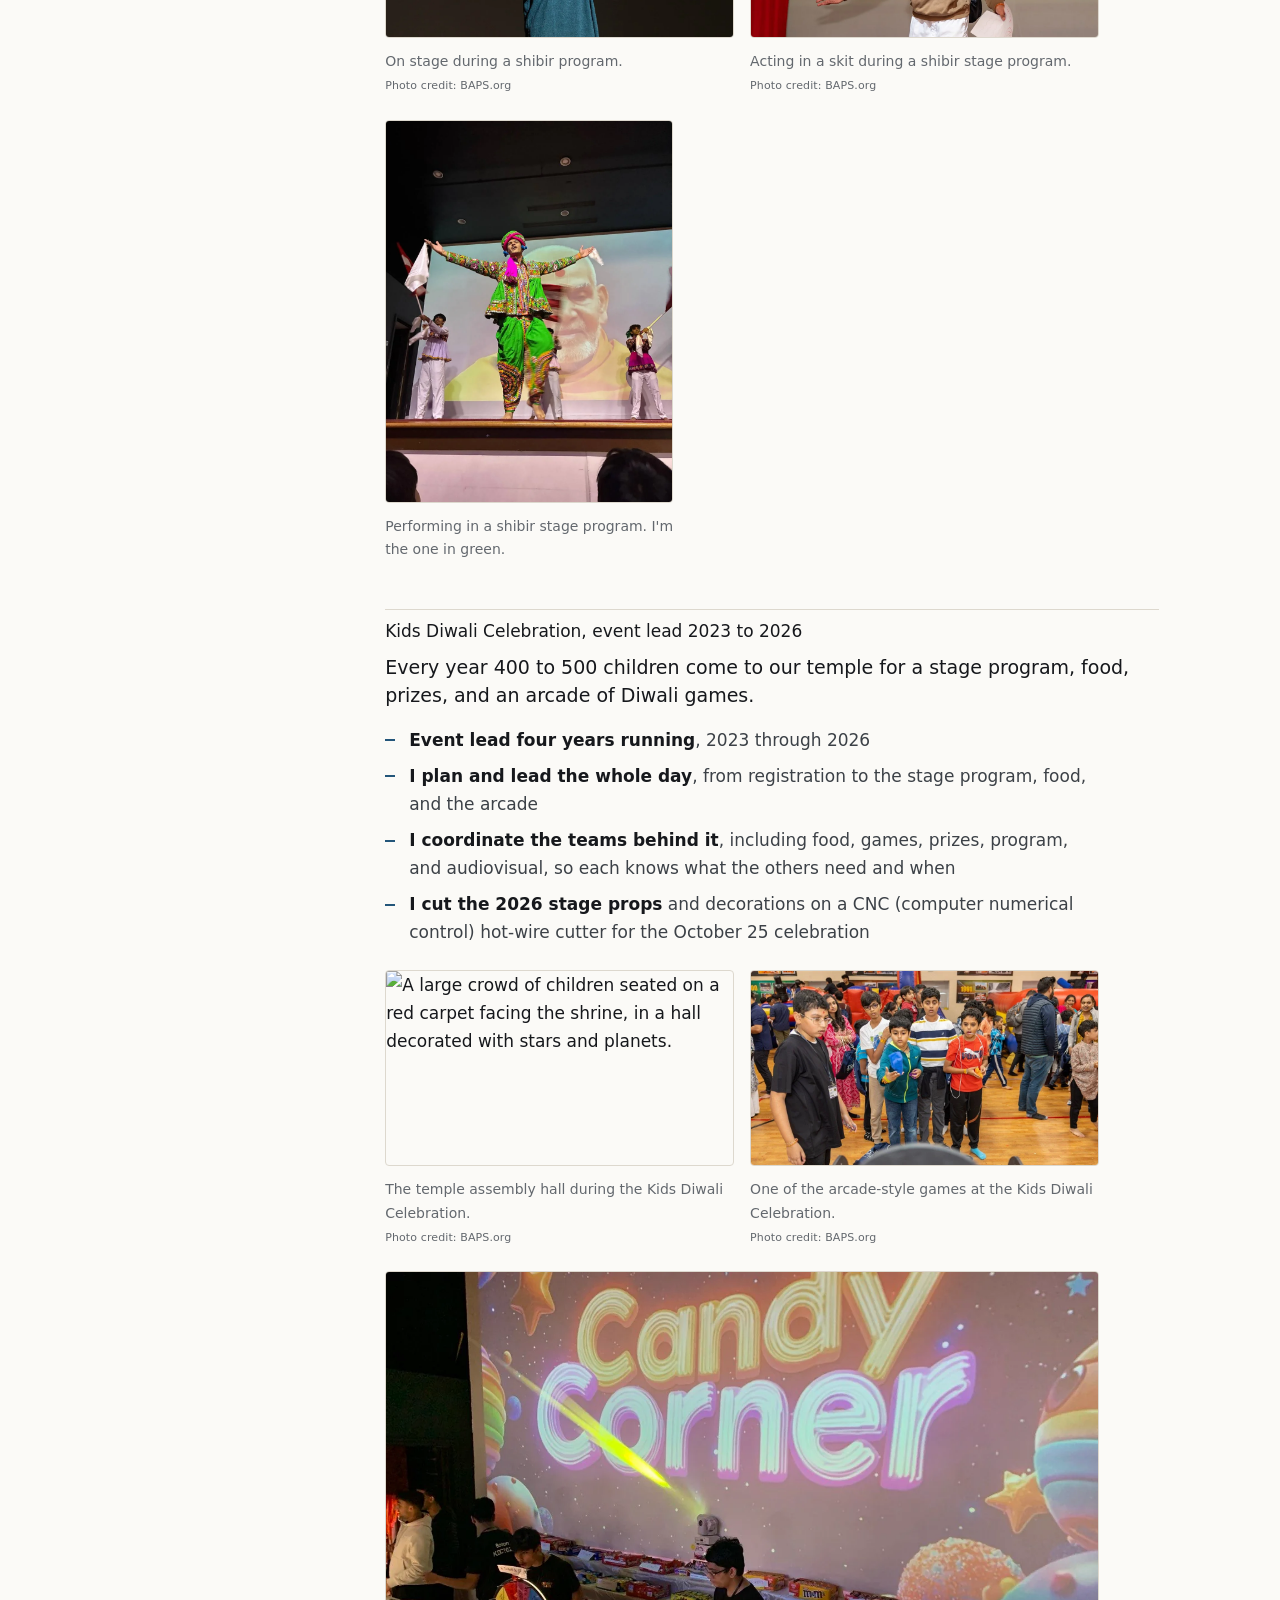
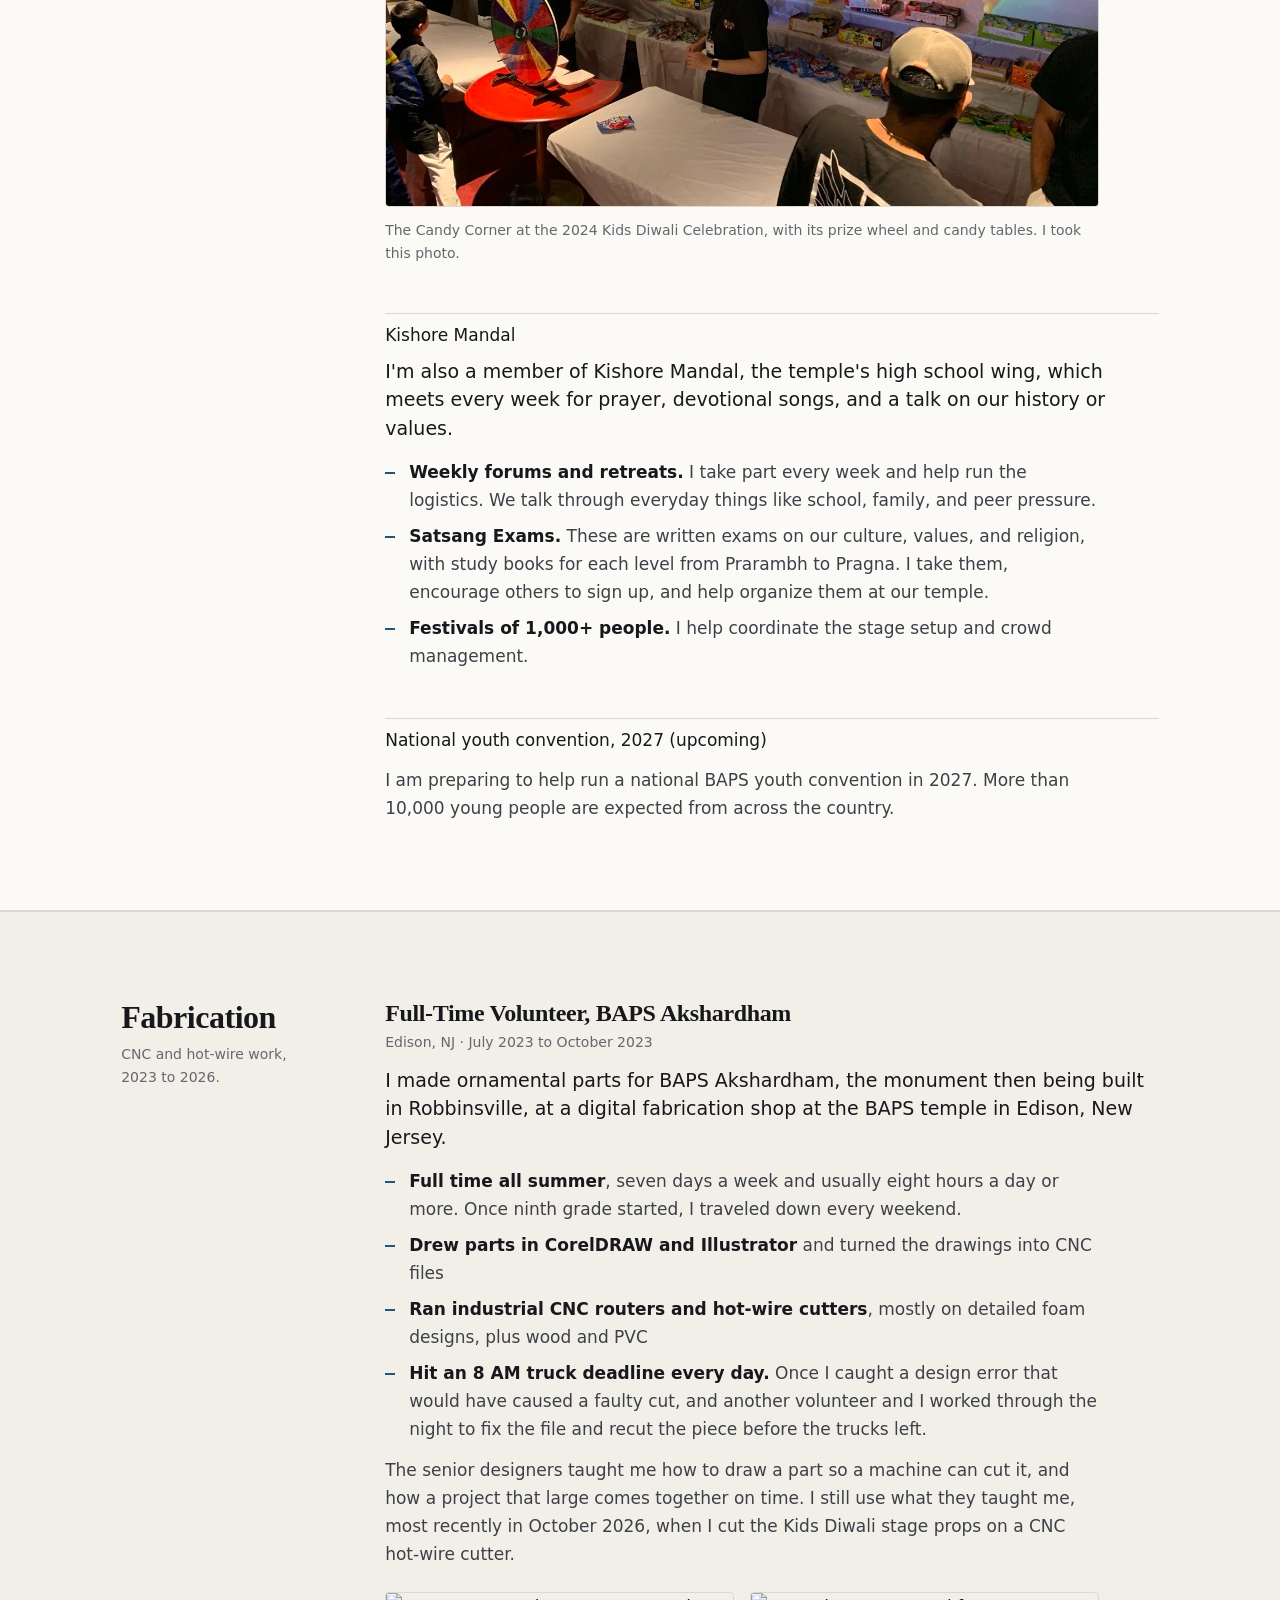
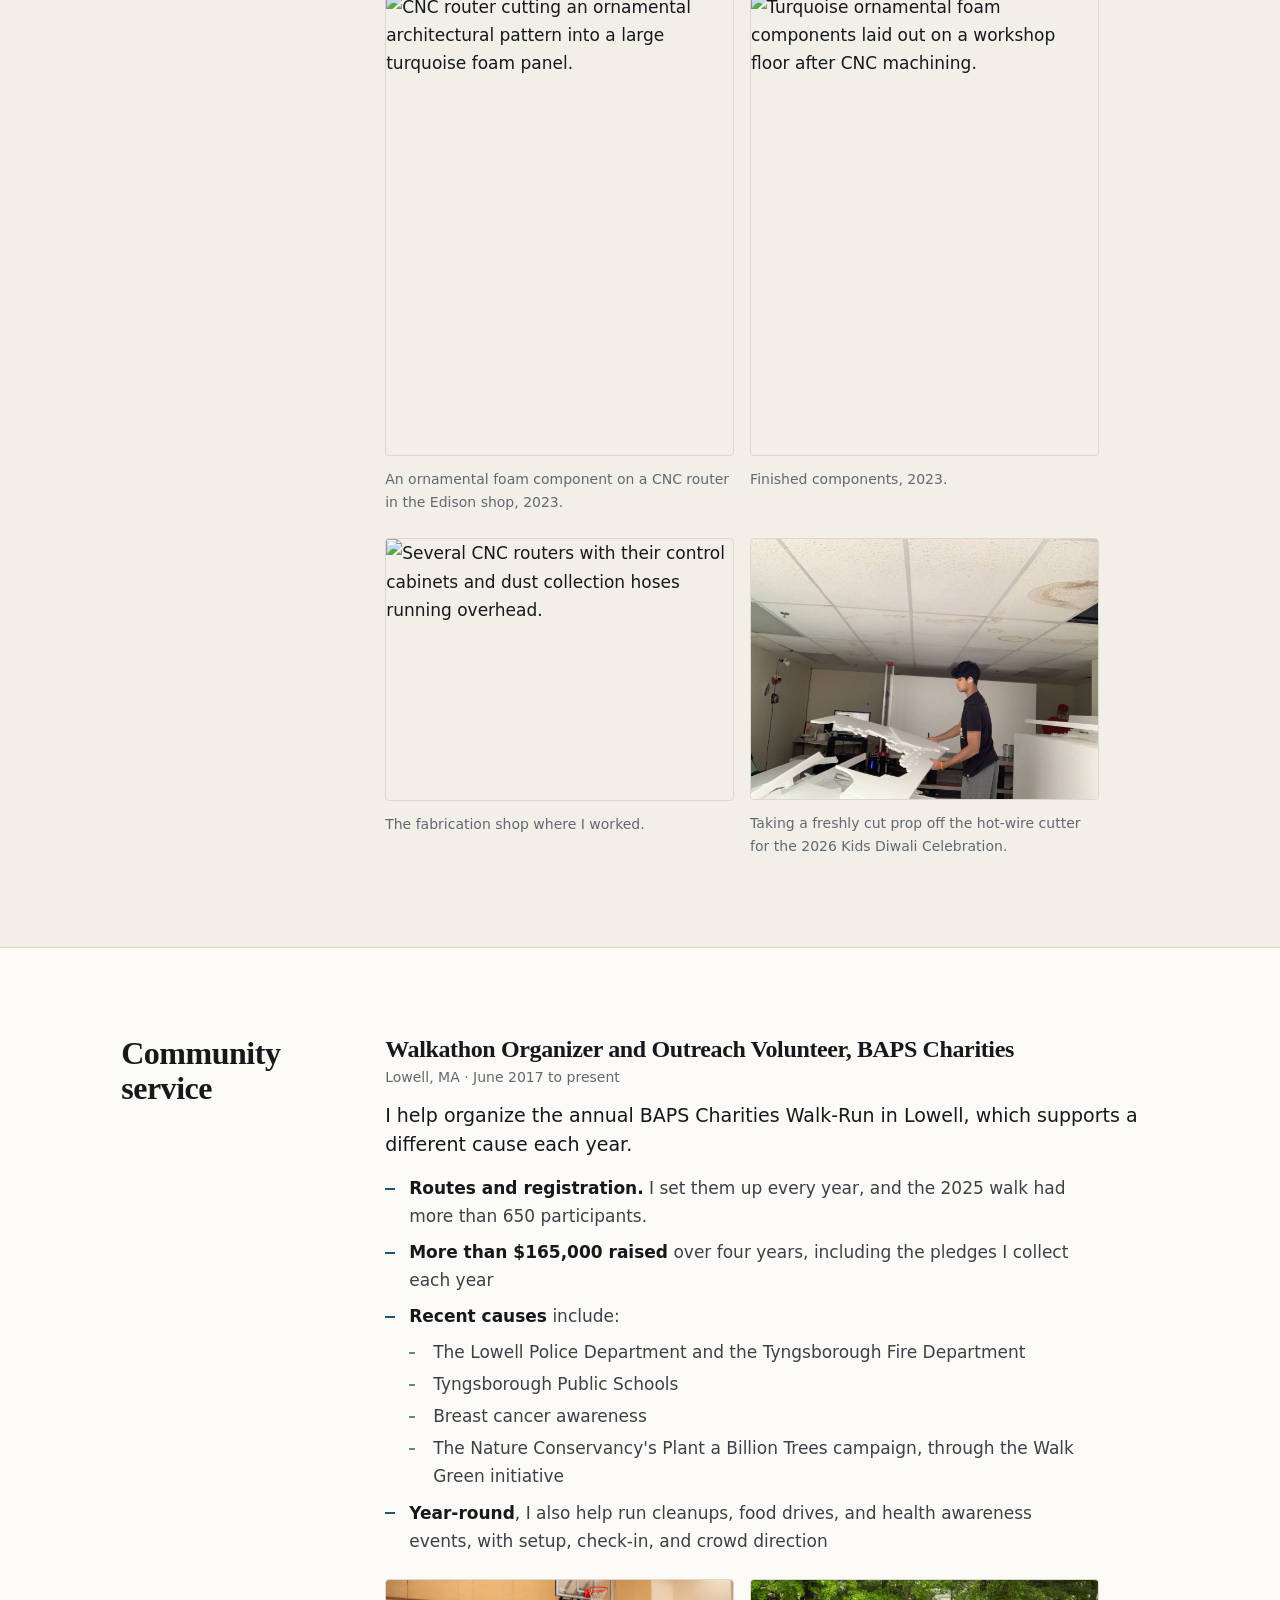
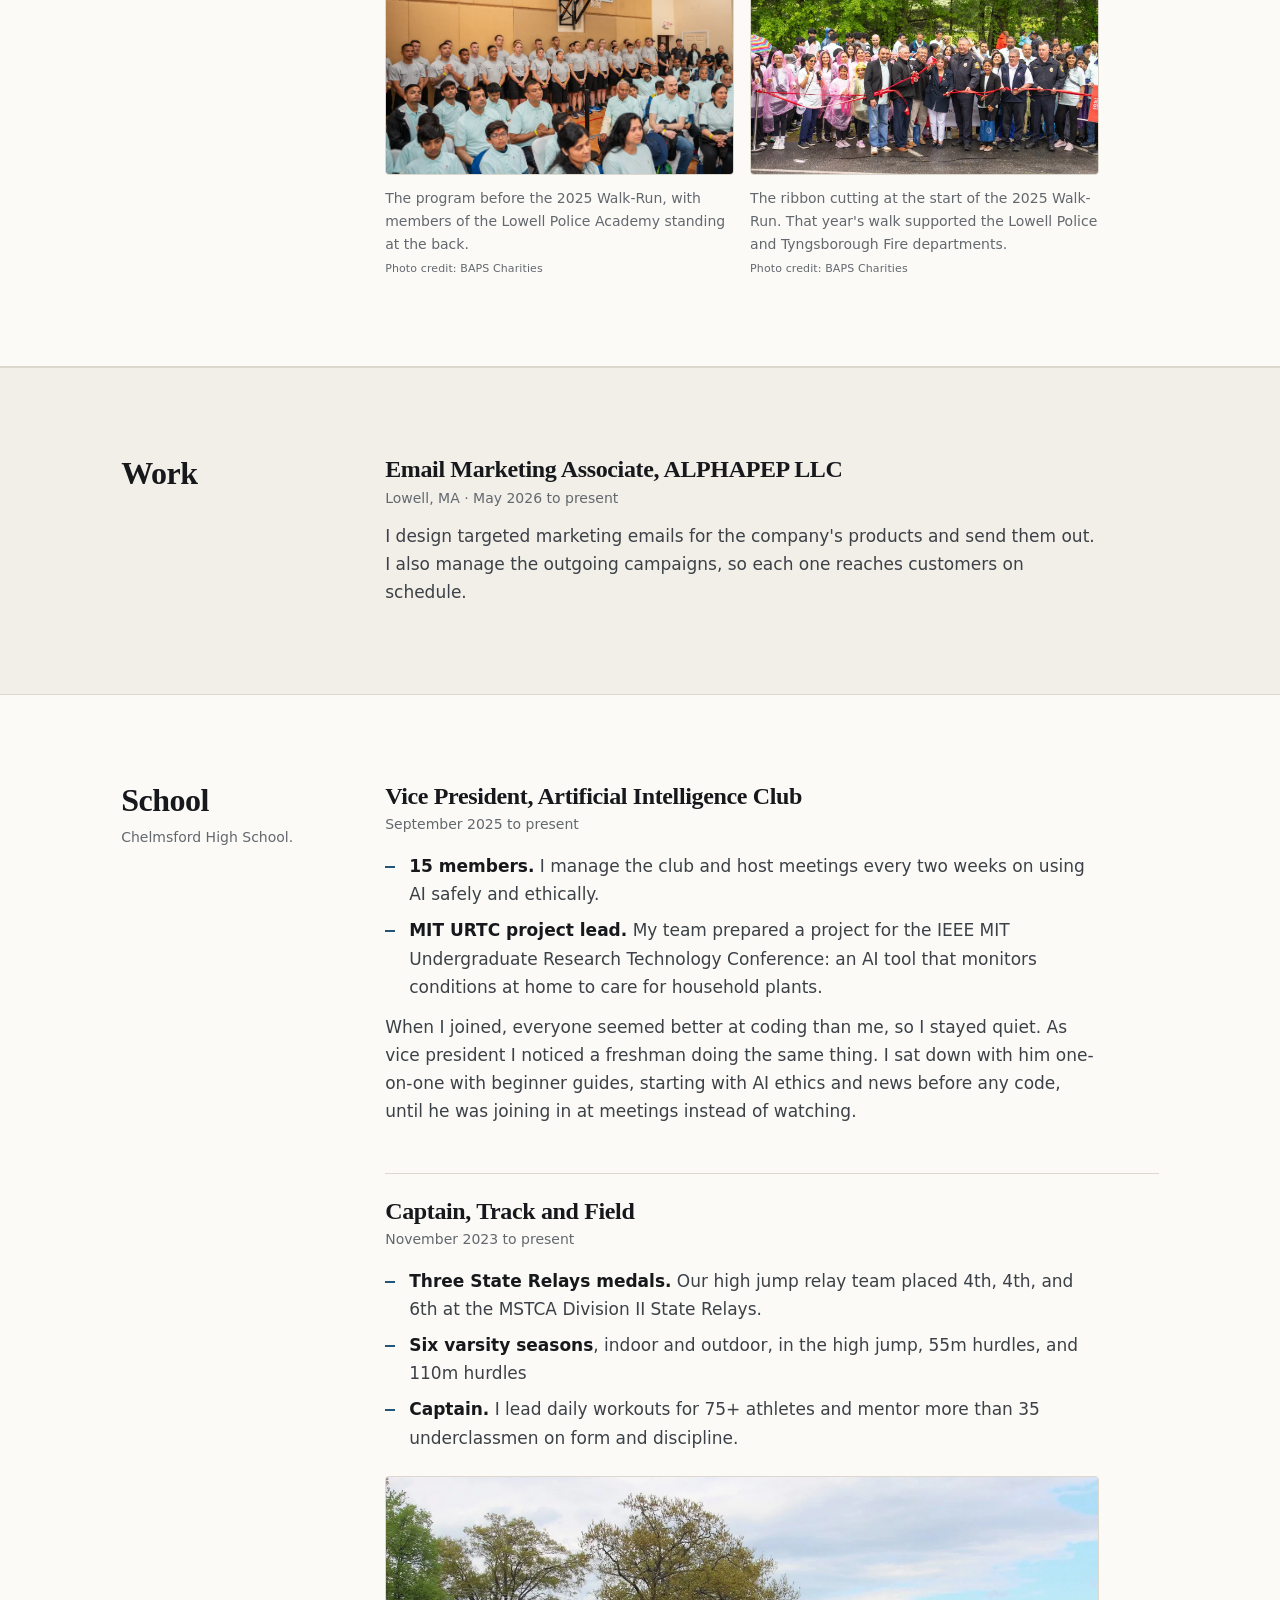
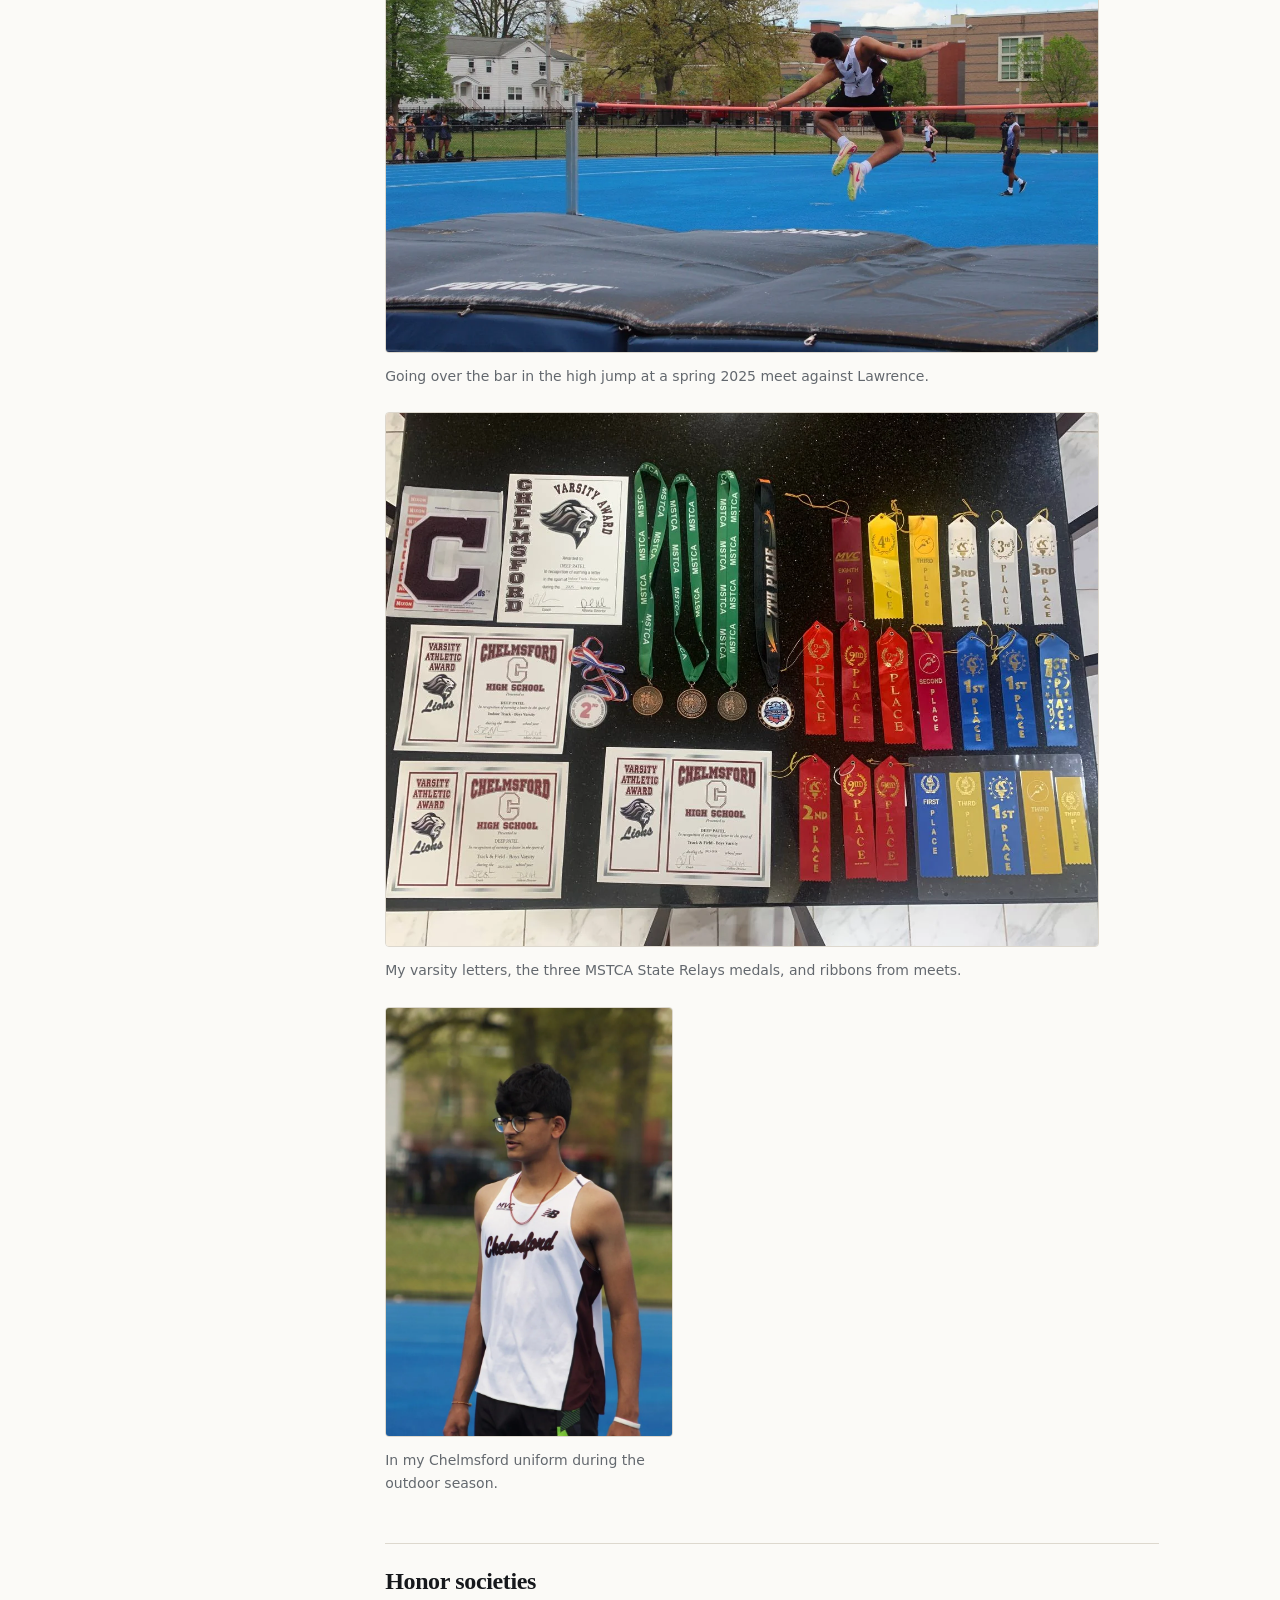
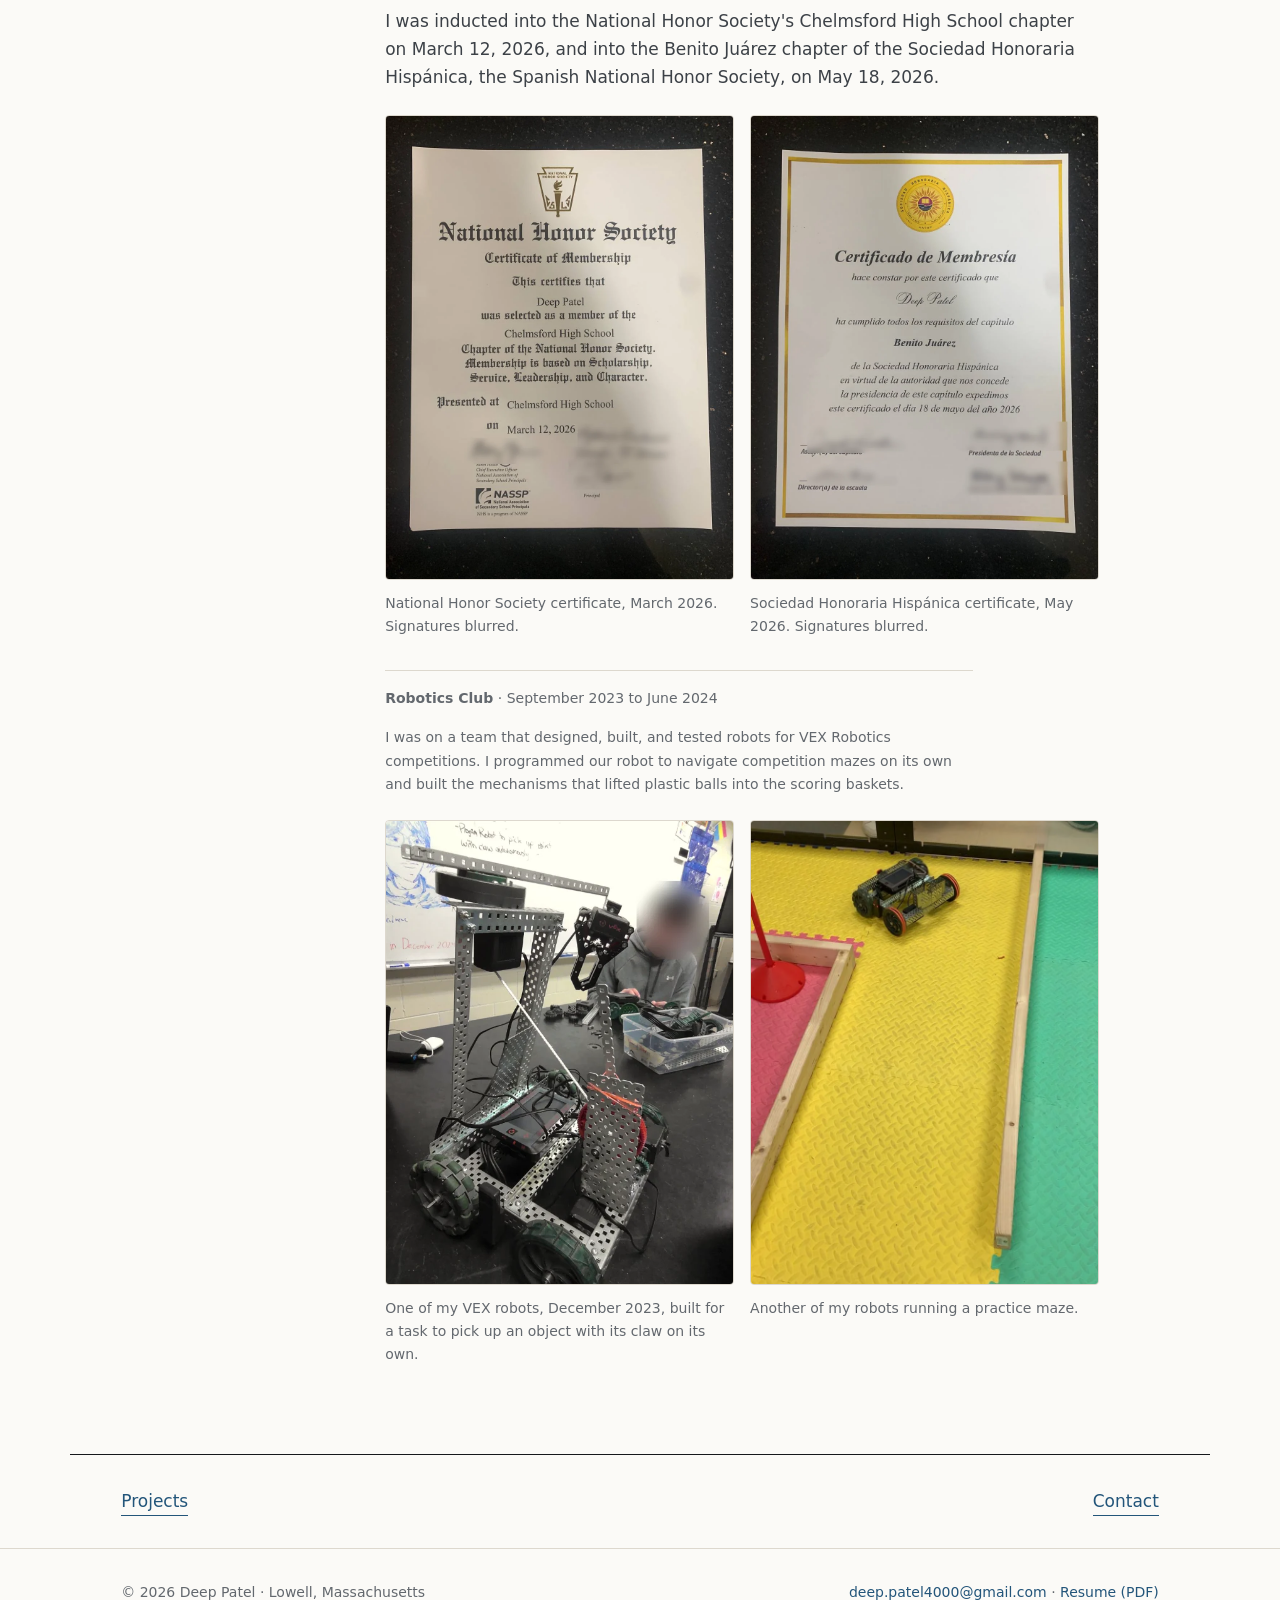
==== commit 6594ea66: "fix: refreshed public resume, pre-K age range, Kishore Mandal wording, AP CS A Co-Authored-By: Claud" ====
--- a/experience/index.html
+++ b/experience/index.html
@@ -79,7 +79,7 @@
           </p>
           <ul class="points">
             <li><strong>I lead 15 peer teachers</strong>, the parent coordinators, and the other teams behind the program</li>
-            <li><strong>70+ kids every week</strong> in four age groups, from kindergarten through grade 8, with two or three teachers per group</li>
+            <li><strong>70+ kids every week</strong> in four age groups, from pre-K through grade 8, with two or three teachers per group</li>
             <li><strong>Planning and debrief meetings</strong> before and after each assembly, where I assign lessons and we decide what to change</li>
             <li><strong>Training new teachers</strong>, and teaching the lesson myself when a teacher is out</li>
             <li><strong>Directing our annual Youth Day.</strong> At our local BAPS center, the children take the stage themselves with skits, songs, and short talks.</li>
@@ -269,7 +269,7 @@
             values.
           </p>
           <ul class="points">
-            <li><strong>Weekly forums and retreats.</strong> I help lead them, and we talk through everyday things like school, family, and peer pressure.</li>
+            <li><strong>Weekly forums and retreats.</strong> I take part every week and help run the logistics. We talk through everyday things like school, family, and peer pressure.</li>
             <li><strong>Satsang Exams.</strong> These are written exams on our culture, values, and religion, with study books for each level from Prarambh to Pragna. I take them, encourage others to sign up, and help organize them at our temple.</li>
             <li><strong>Festivals of 1,000+ people.</strong> I help coordinate the stage setup and crowd management.</li>
           </ul>
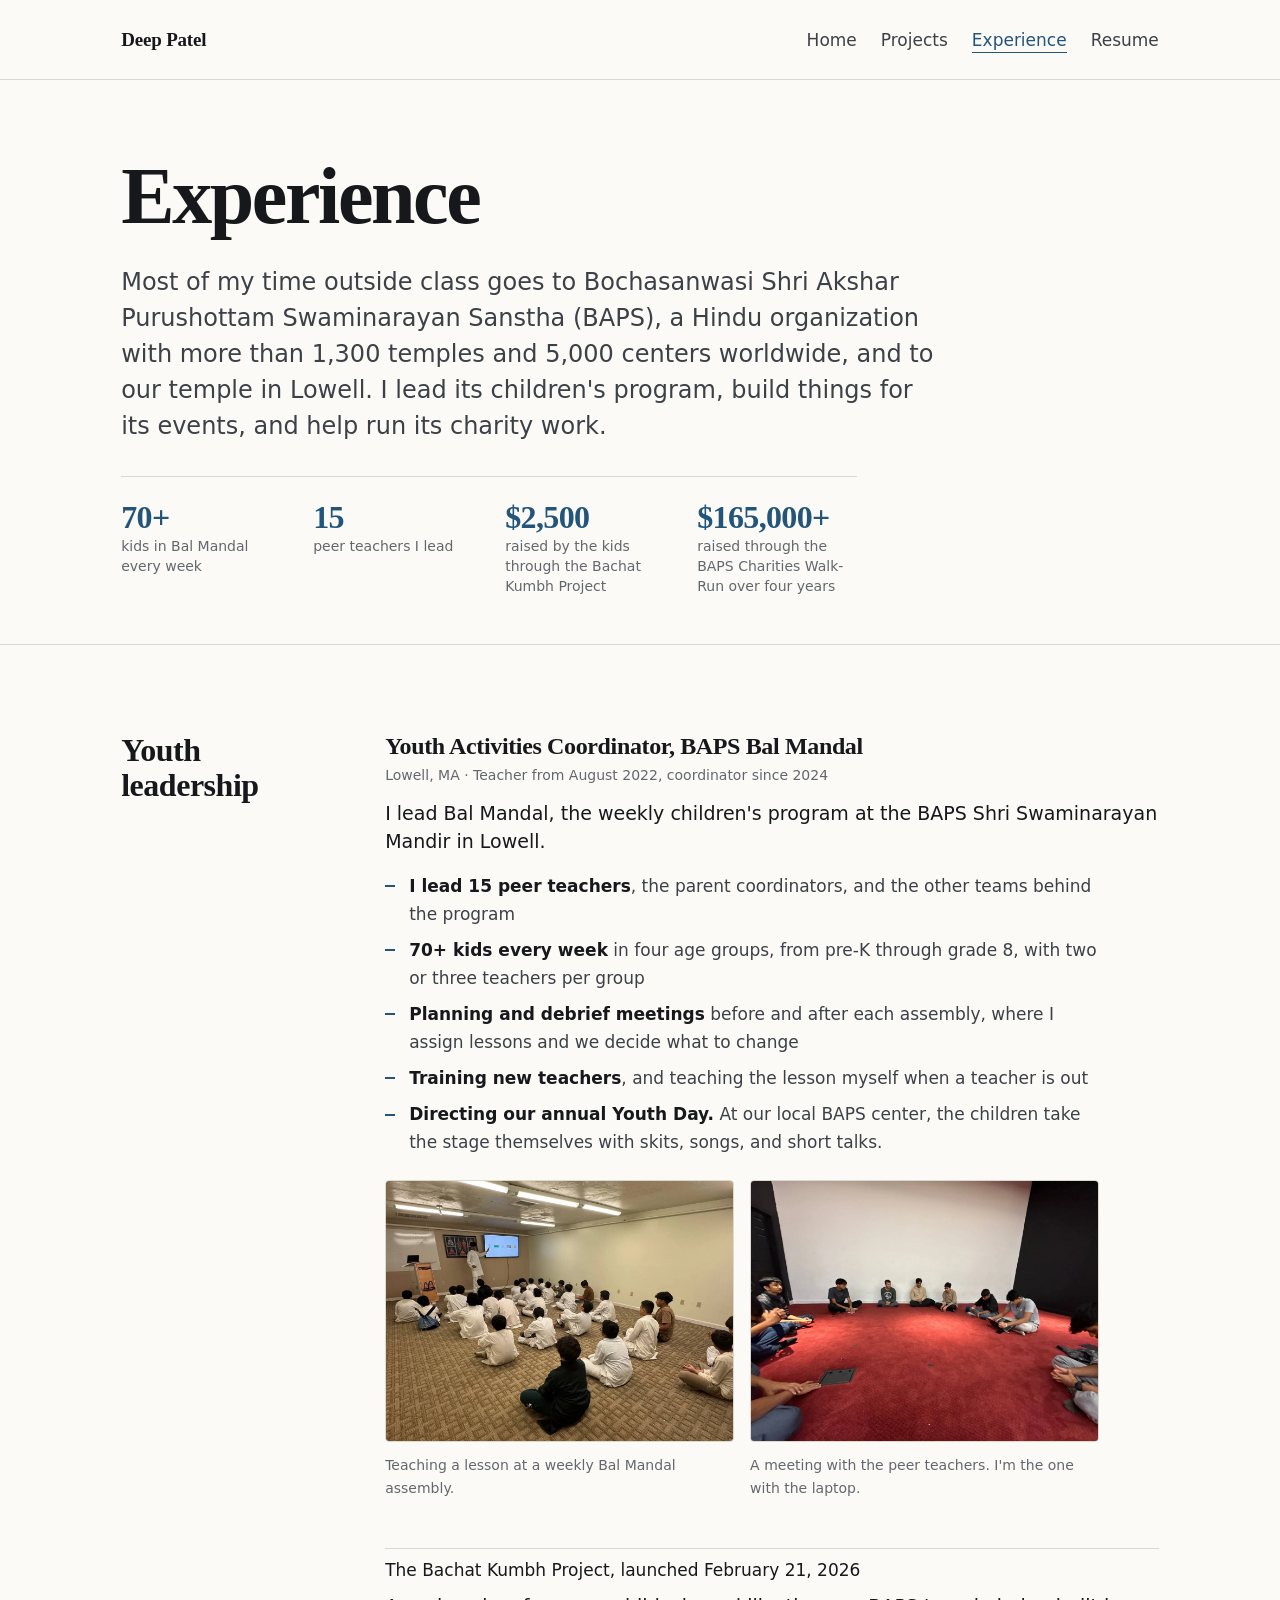
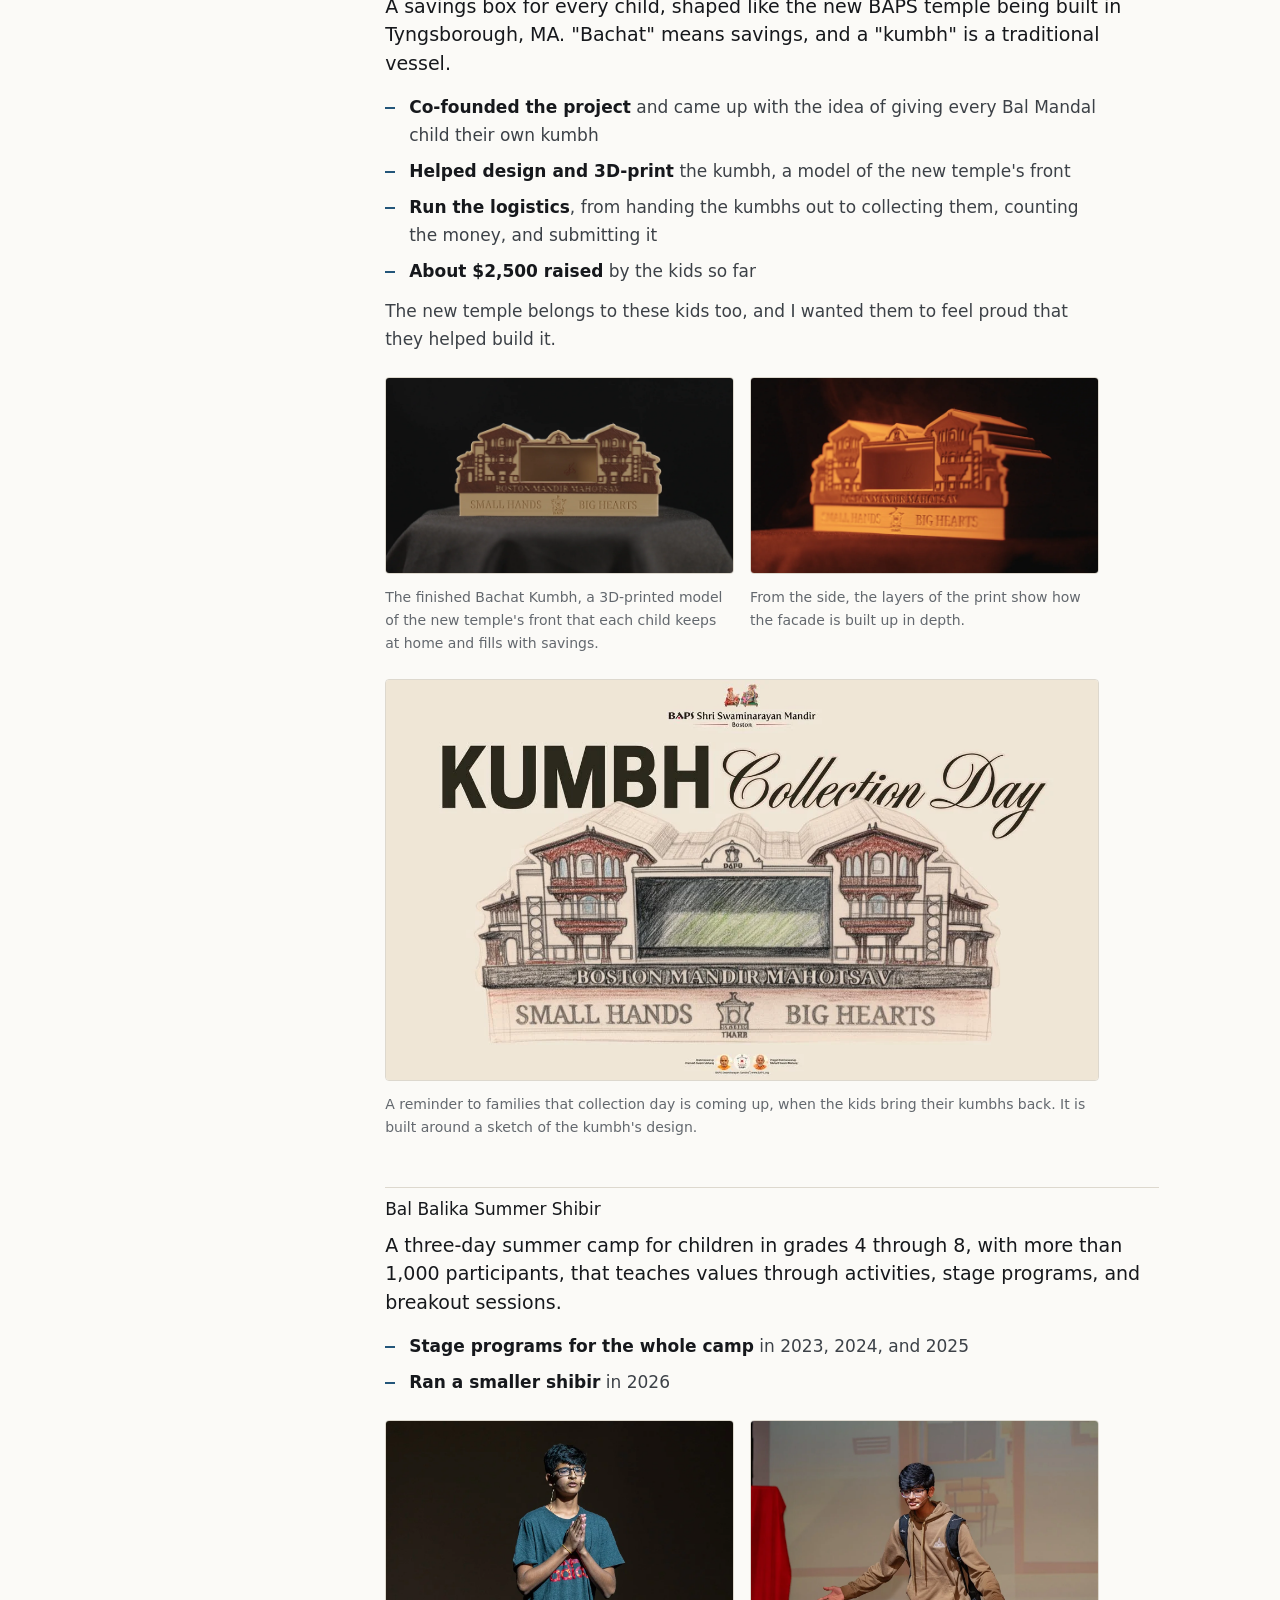
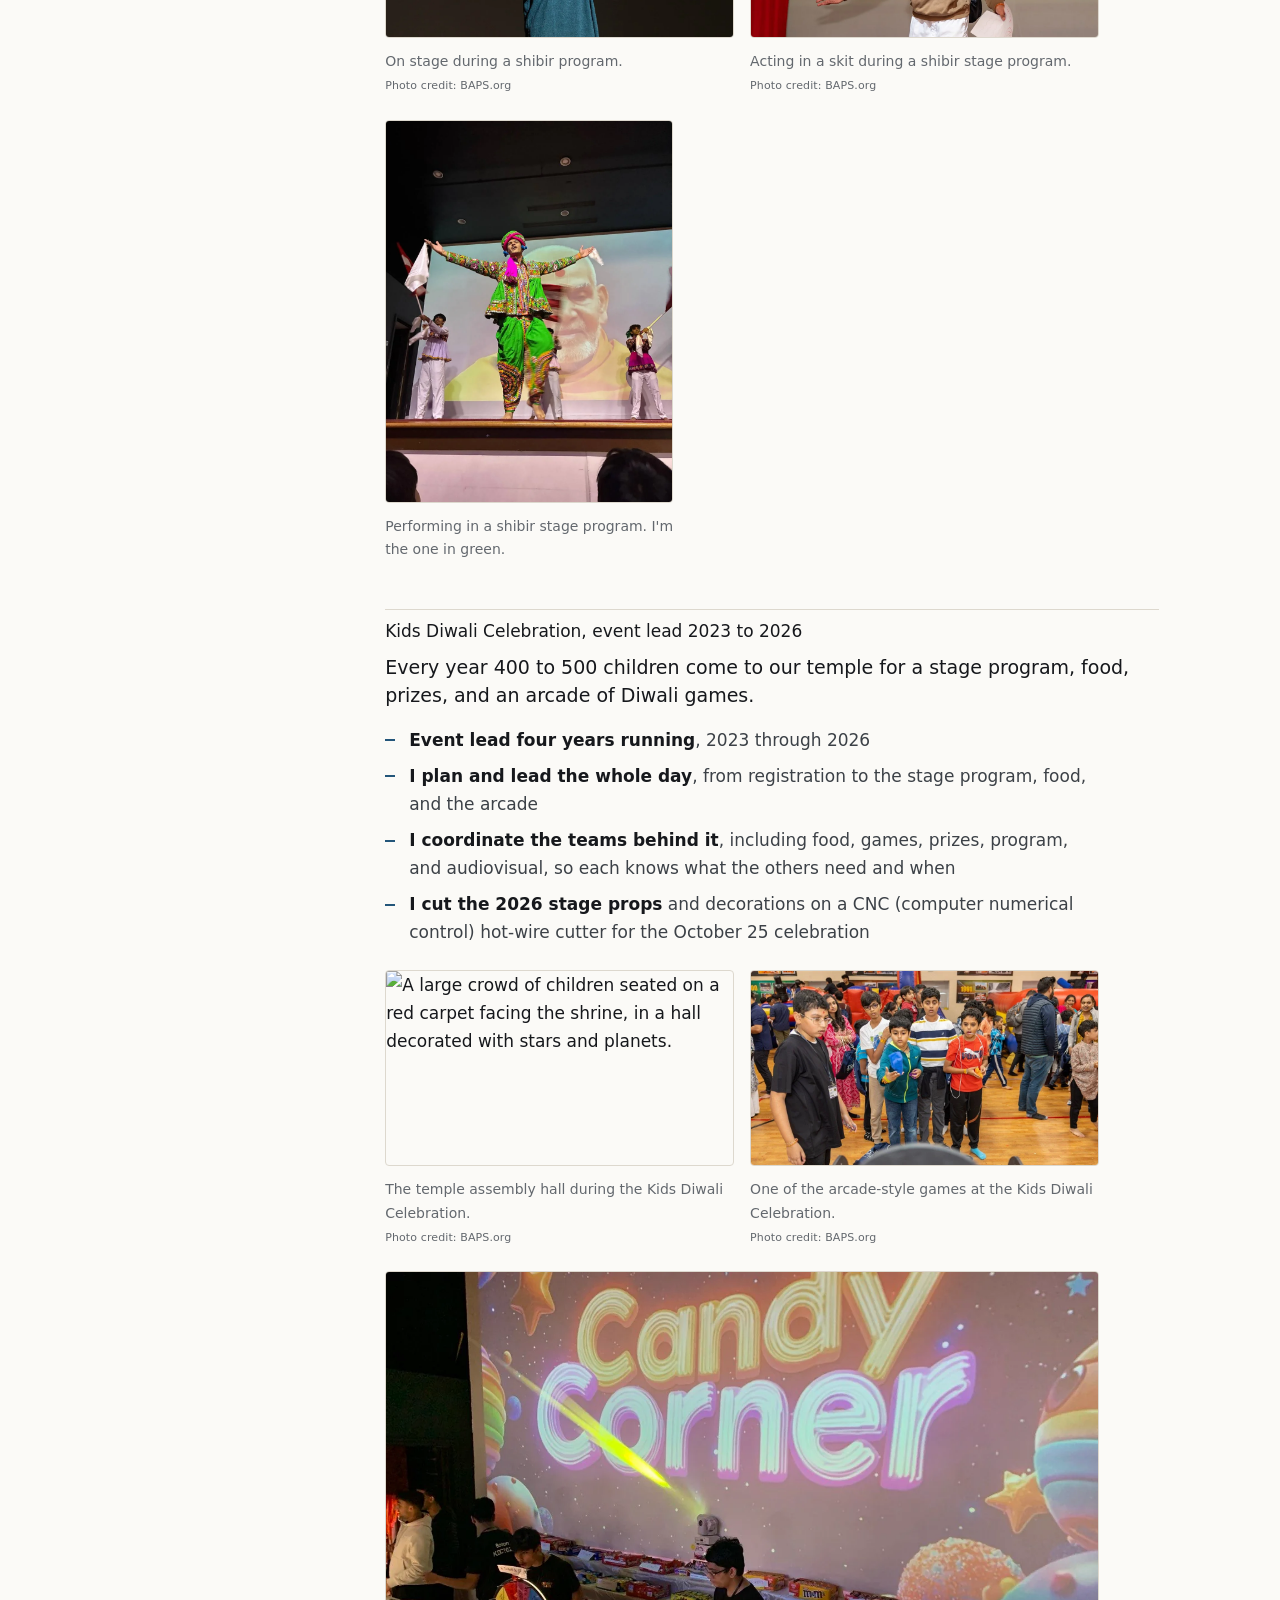
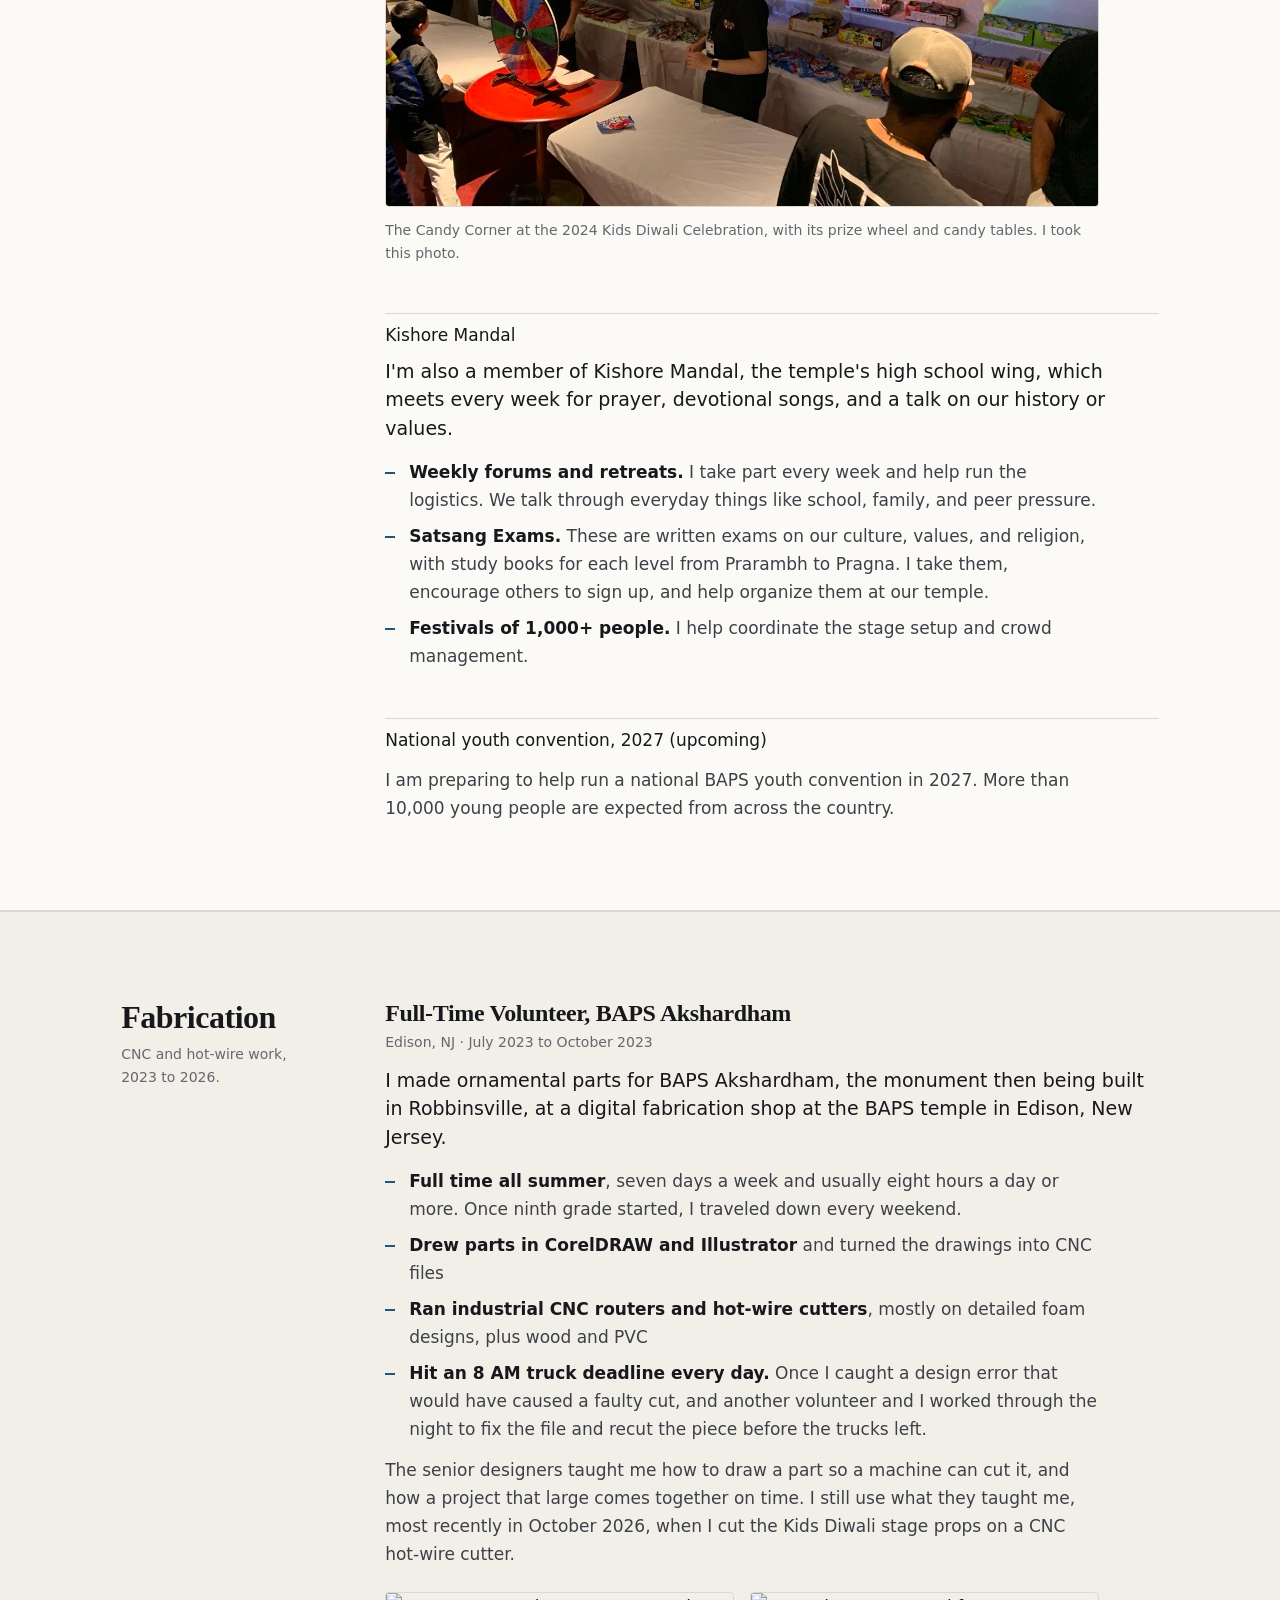
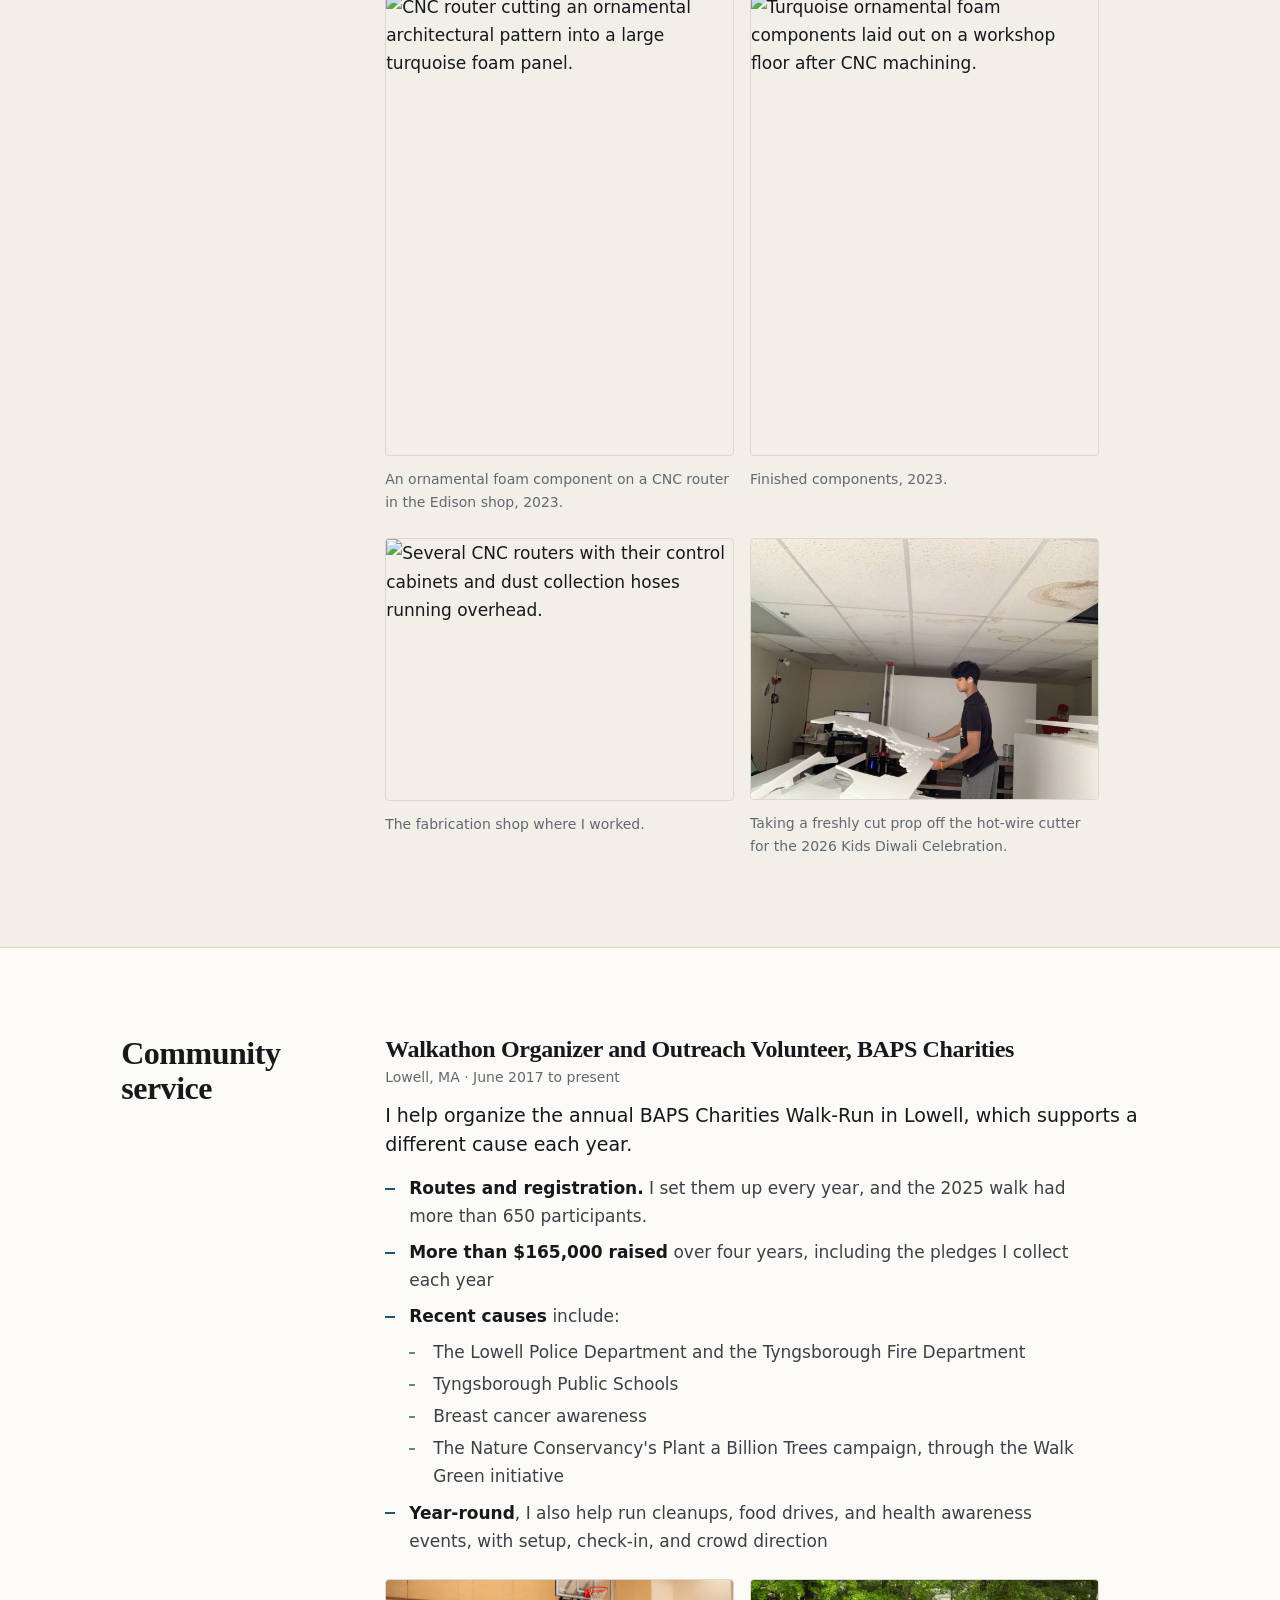
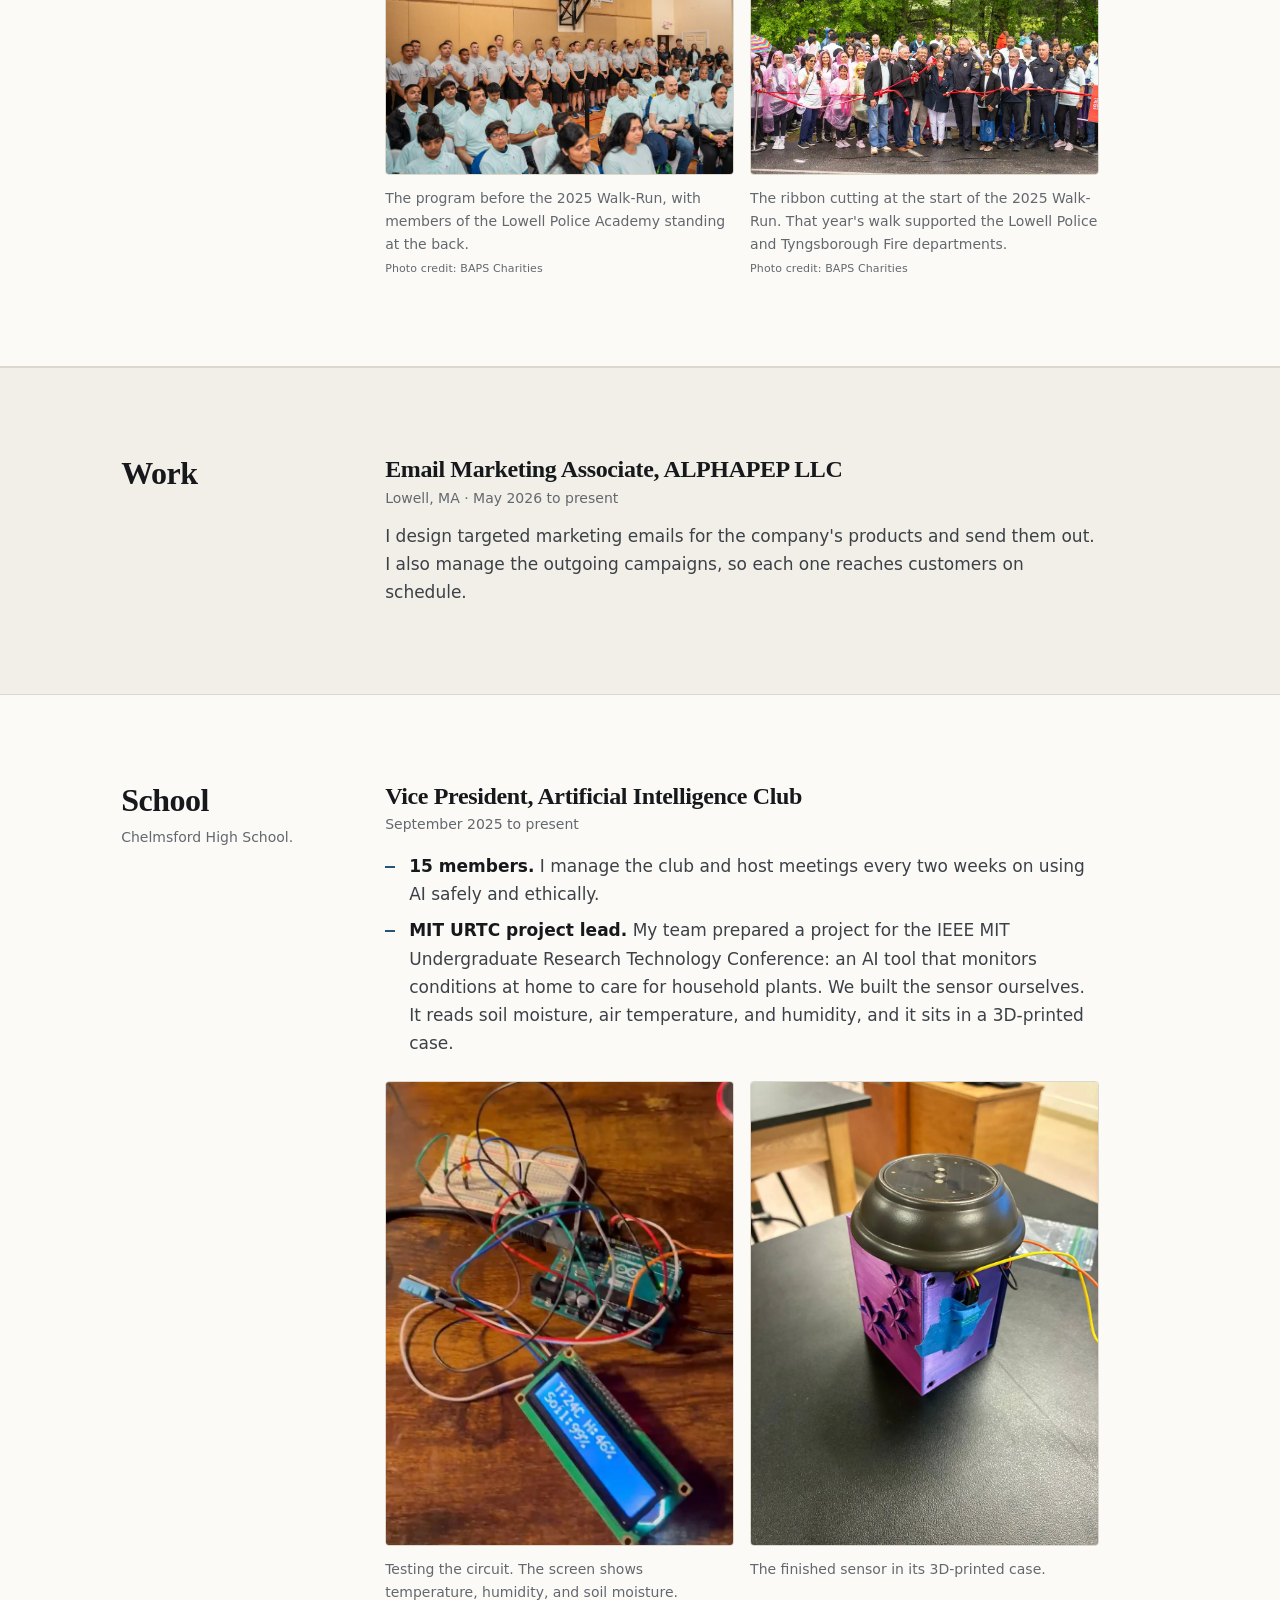
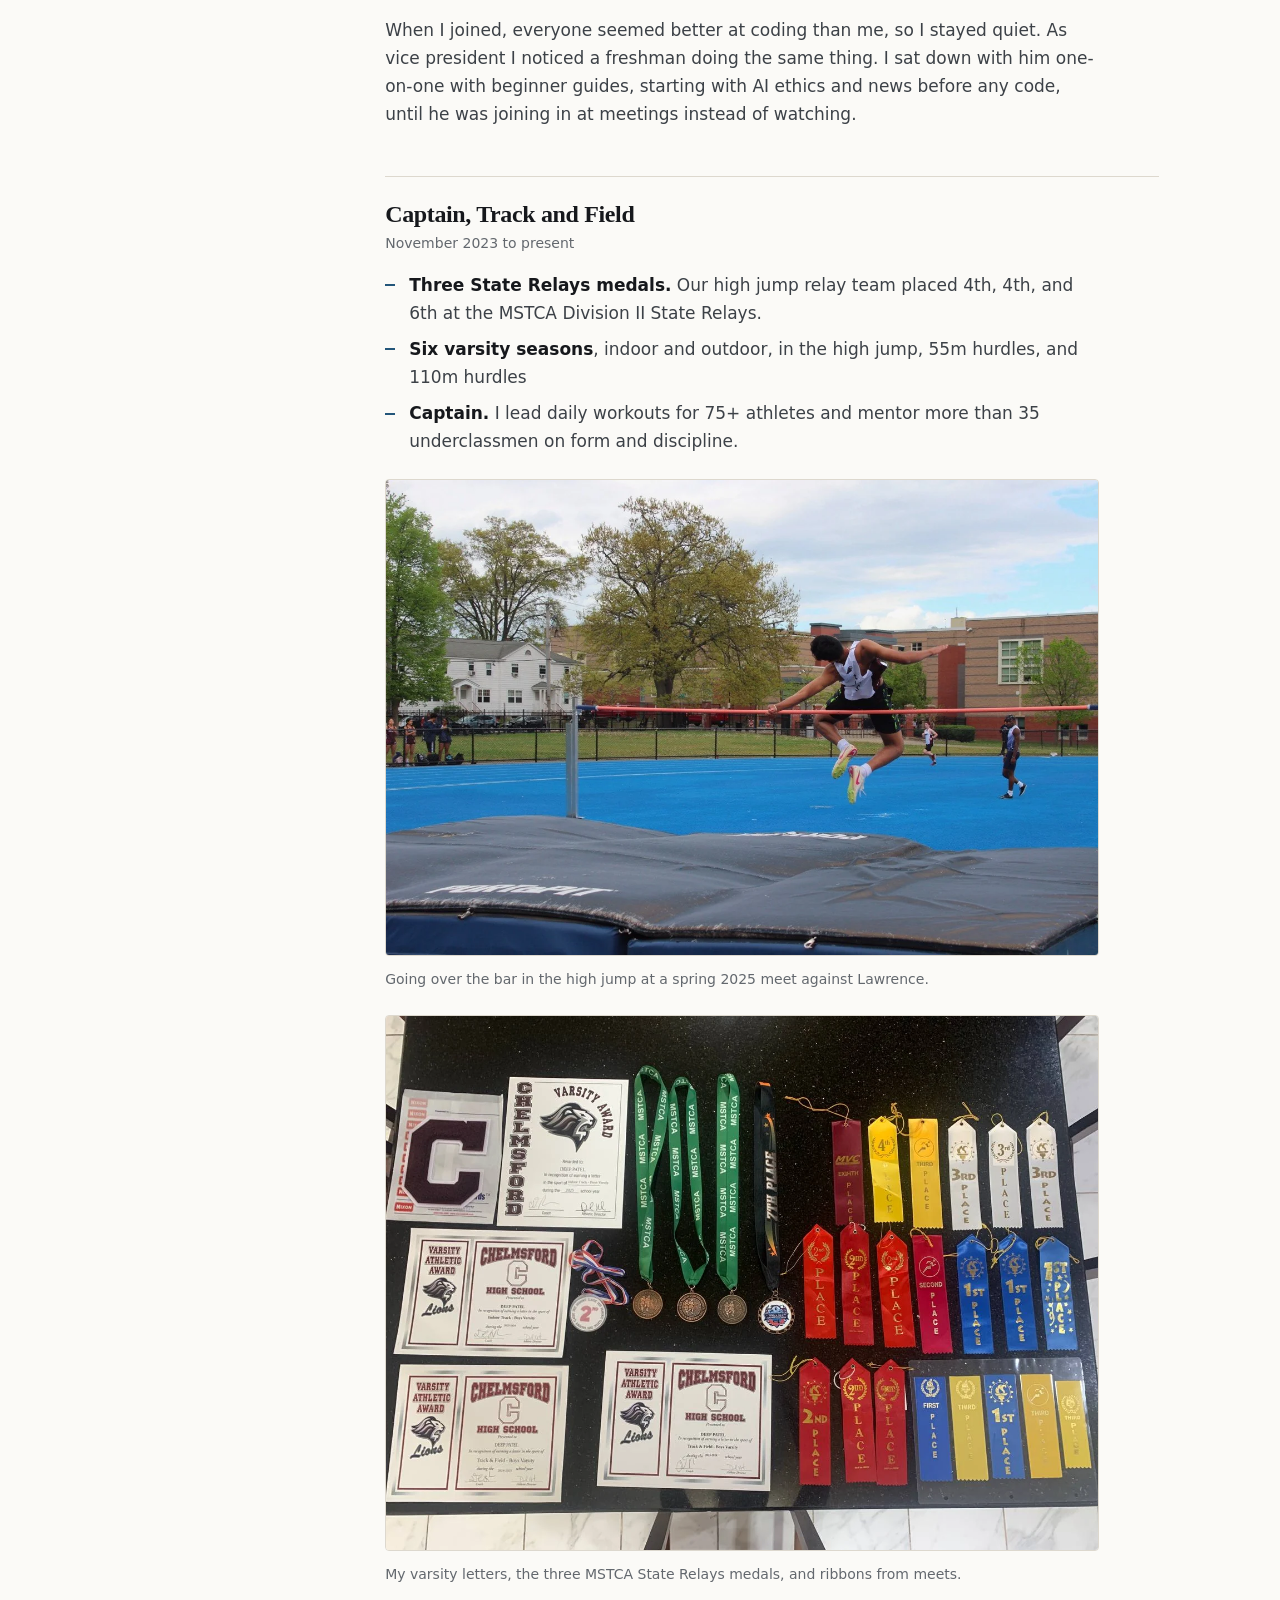
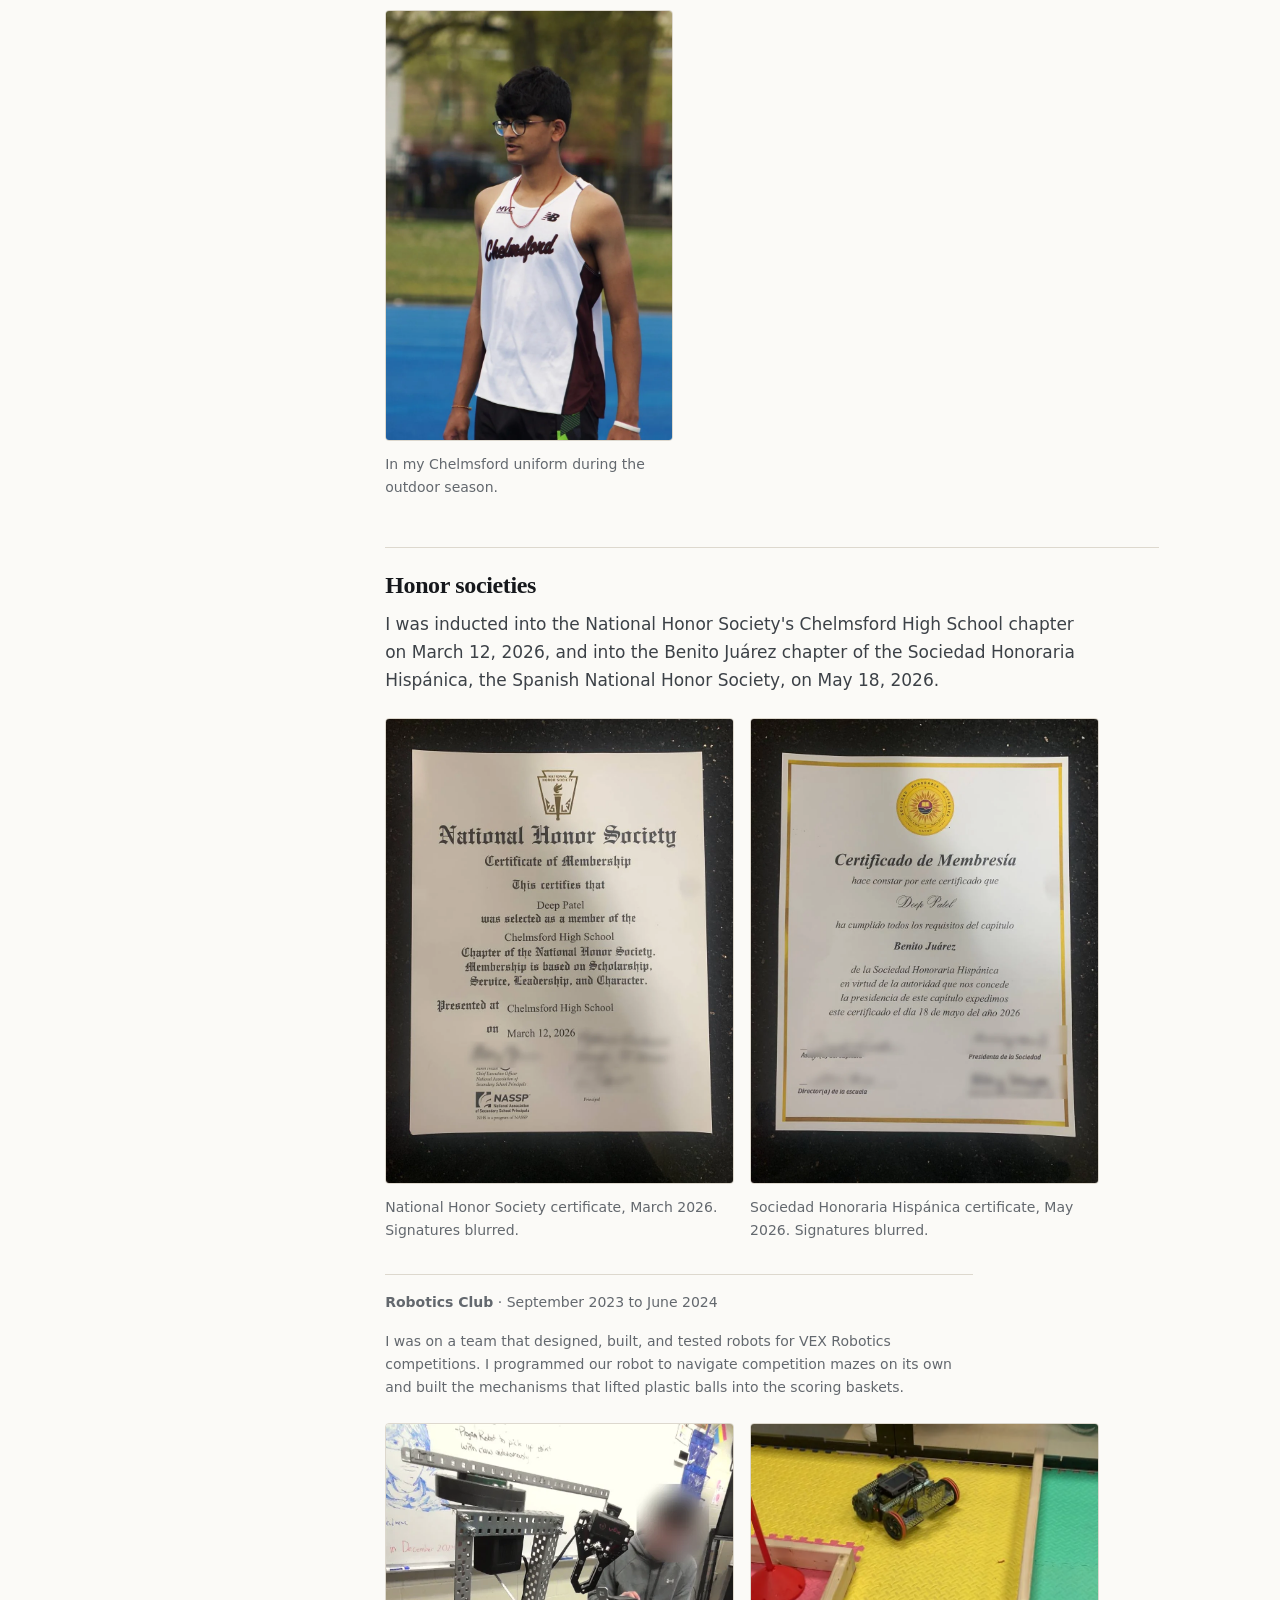
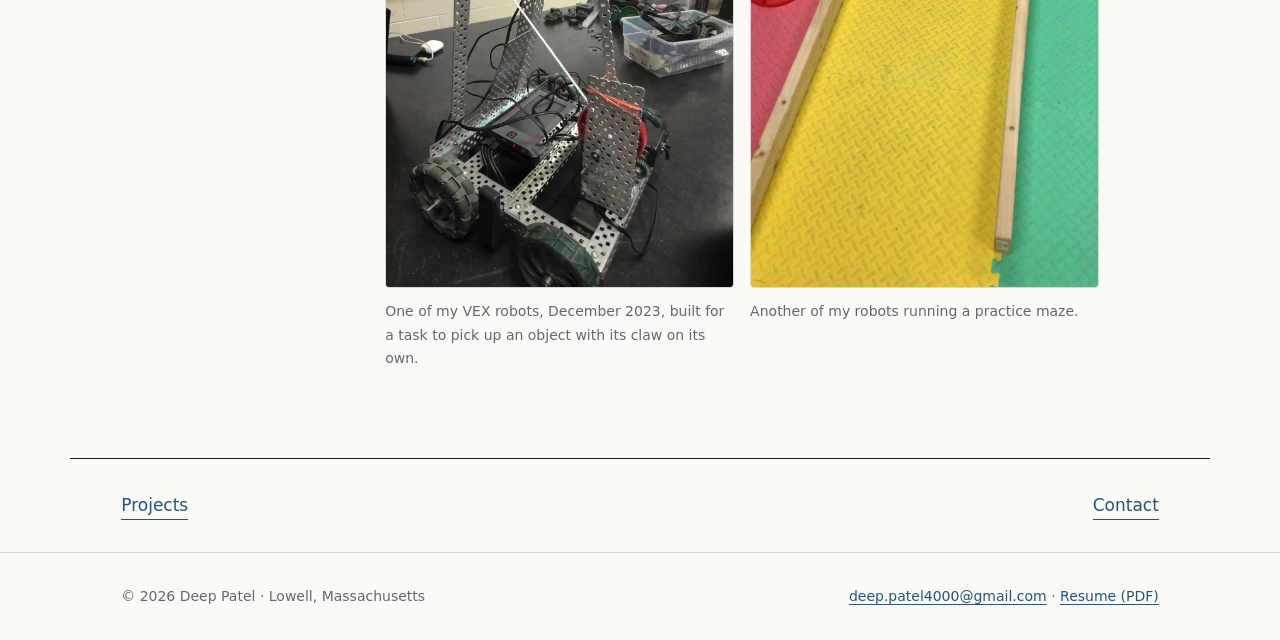
==== commit 1de1e265: "feat: AI Club plant sensor photos and description Co-Authored-By: Claude Opus 5.5 <noreply@anthropic" ====
--- a/experience/index.html
+++ b/experience/index.html
@@ -445,8 +445,31 @@
           <p class="group__when">September 2025 to present</p>
           <ul class="points">
             <li><strong>15 members.</strong> I manage the club and host meetings every two weeks on using AI safely and ethically.</li>
-            <li><strong>MIT URTC project lead.</strong> My team prepared a project for the IEEE MIT Undergraduate Research Technology Conference: an AI tool that monitors conditions at home to care for household plants.</li>
-          </ul>
+            <li><strong>MIT URTC project lead.</strong> My team prepared a project for the IEEE MIT Undergraduate Research Technology Conference: an AI tool that monitors conditions at home to care for household plants. We built the sensor ourselves. It reads soil moisture, air temperature, and humidity, and it sits in a 3D-printed case.</li>
+          </ul>
+
+          <div class="evidence evidence--matched" style="--ar: 3 / 4">
+            <figure>
+              <img
+                src="../assets/ai-club/plant-sensor-readout.webp"
+                alt="An Arduino board wired to a breadboard, a small temperature and humidity sensor, and a blue LCD screen that reads T:24C H:46% Soil:99%."
+                width="720" height="960" loading="lazy" decoding="async"
+              >
+              <figcaption>
+                Testing the circuit. The screen shows temperature, humidity, and soil moisture.
+              </figcaption>
+            </figure>
+            <figure>
+              <img
+                src="../assets/ai-club/plant-sensor-case.webp"
+                alt="The plant sensor in a purple 3D-printed box with flower shapes on its side, a dark round lid on top, and wires running out the back, on a classroom lab table."
+                width="960" height="1280" loading="lazy" decoding="async"
+              >
+              <figcaption>
+                The finished sensor in its 3D-printed case.
+              </figcaption>
+            </figure>
+          </div>
           <p class="group__detail">
             When I joined, everyone seemed better at coding than me, so I stayed quiet.
             As vice president I noticed a freshman doing the same thing. I sat down with
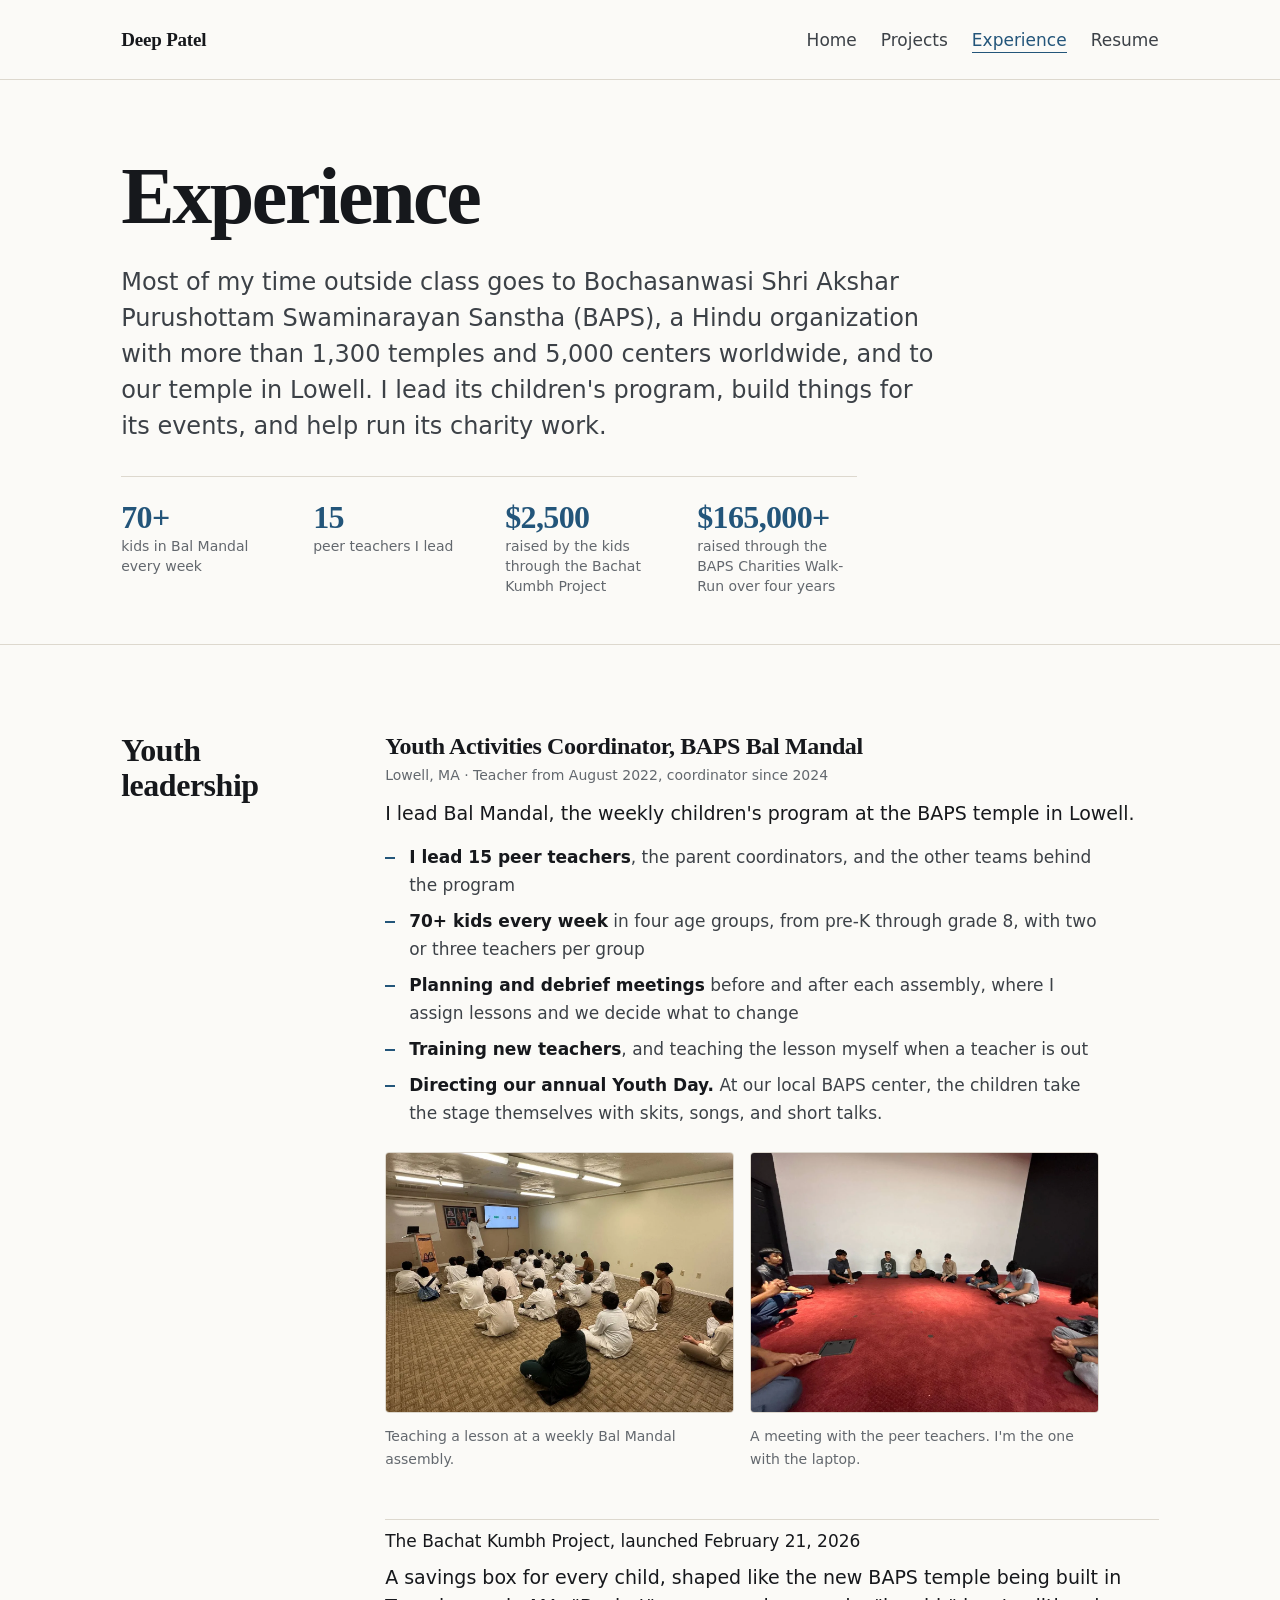
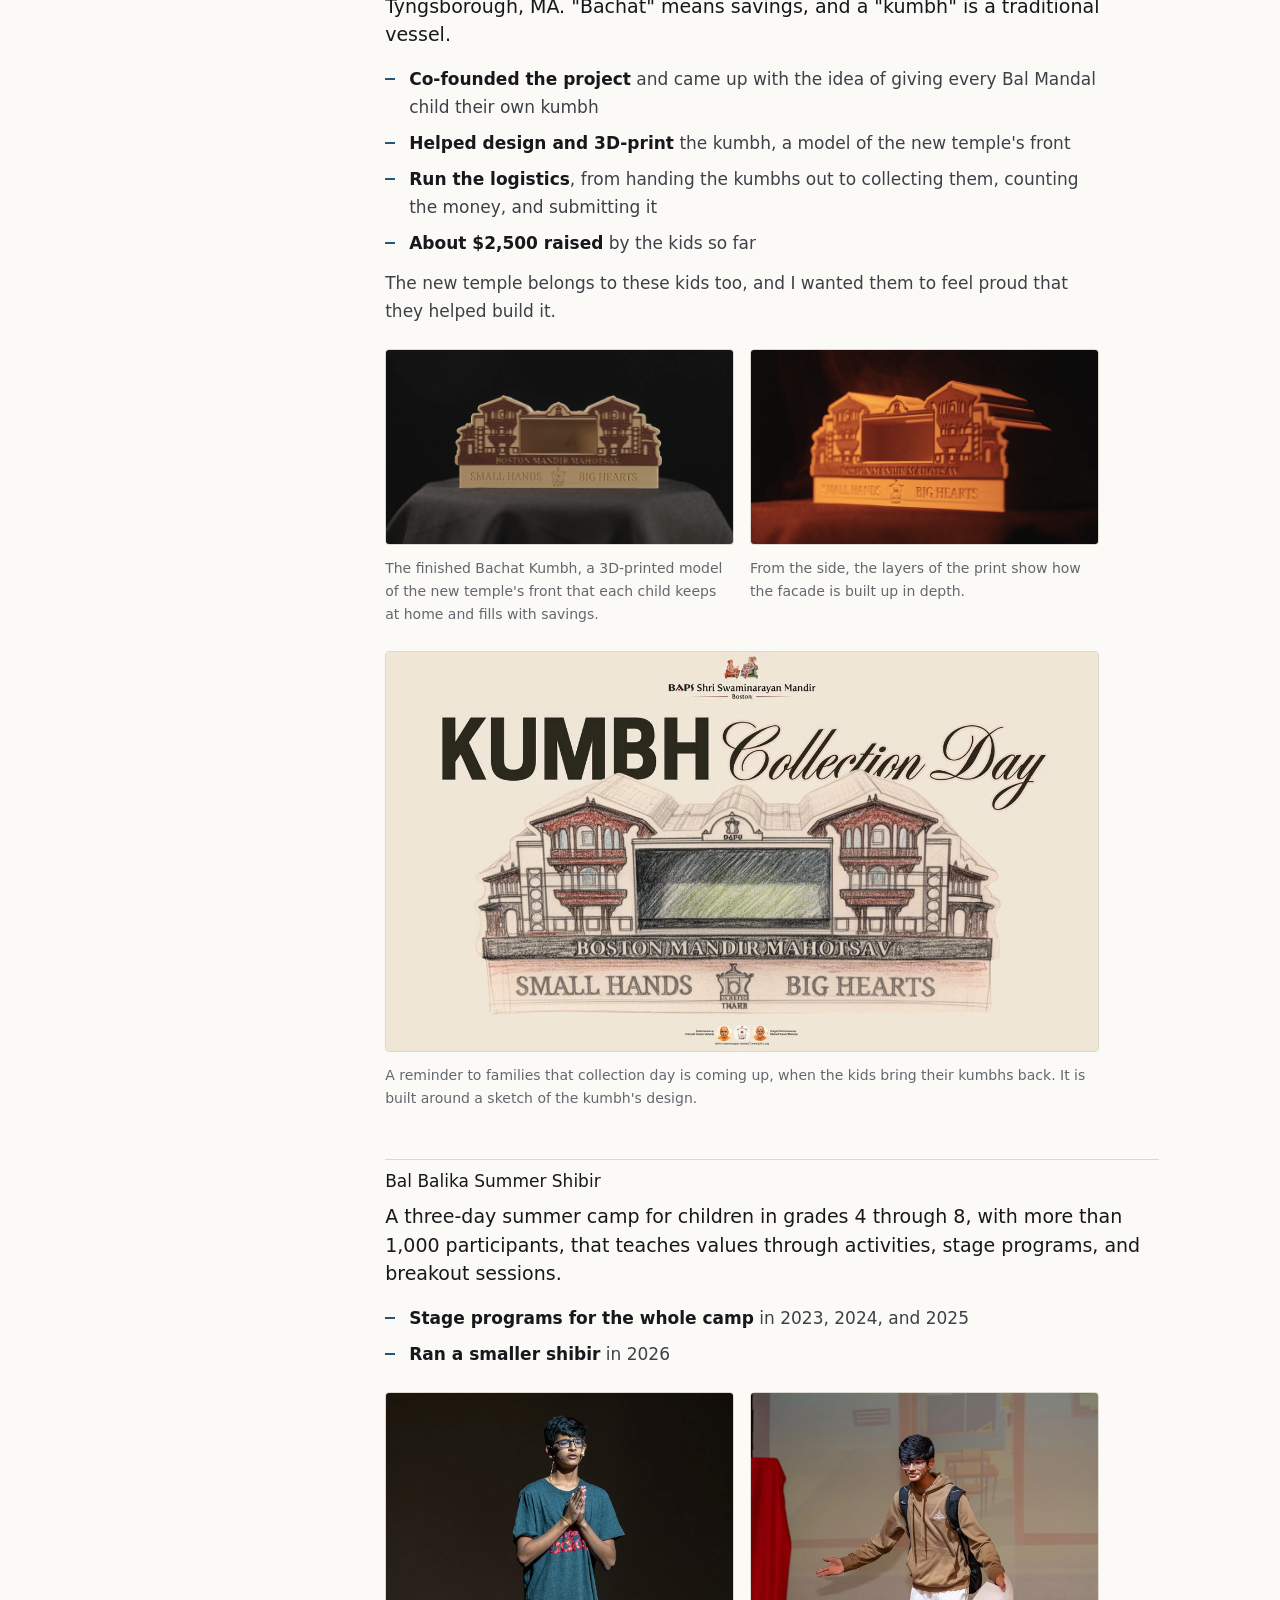
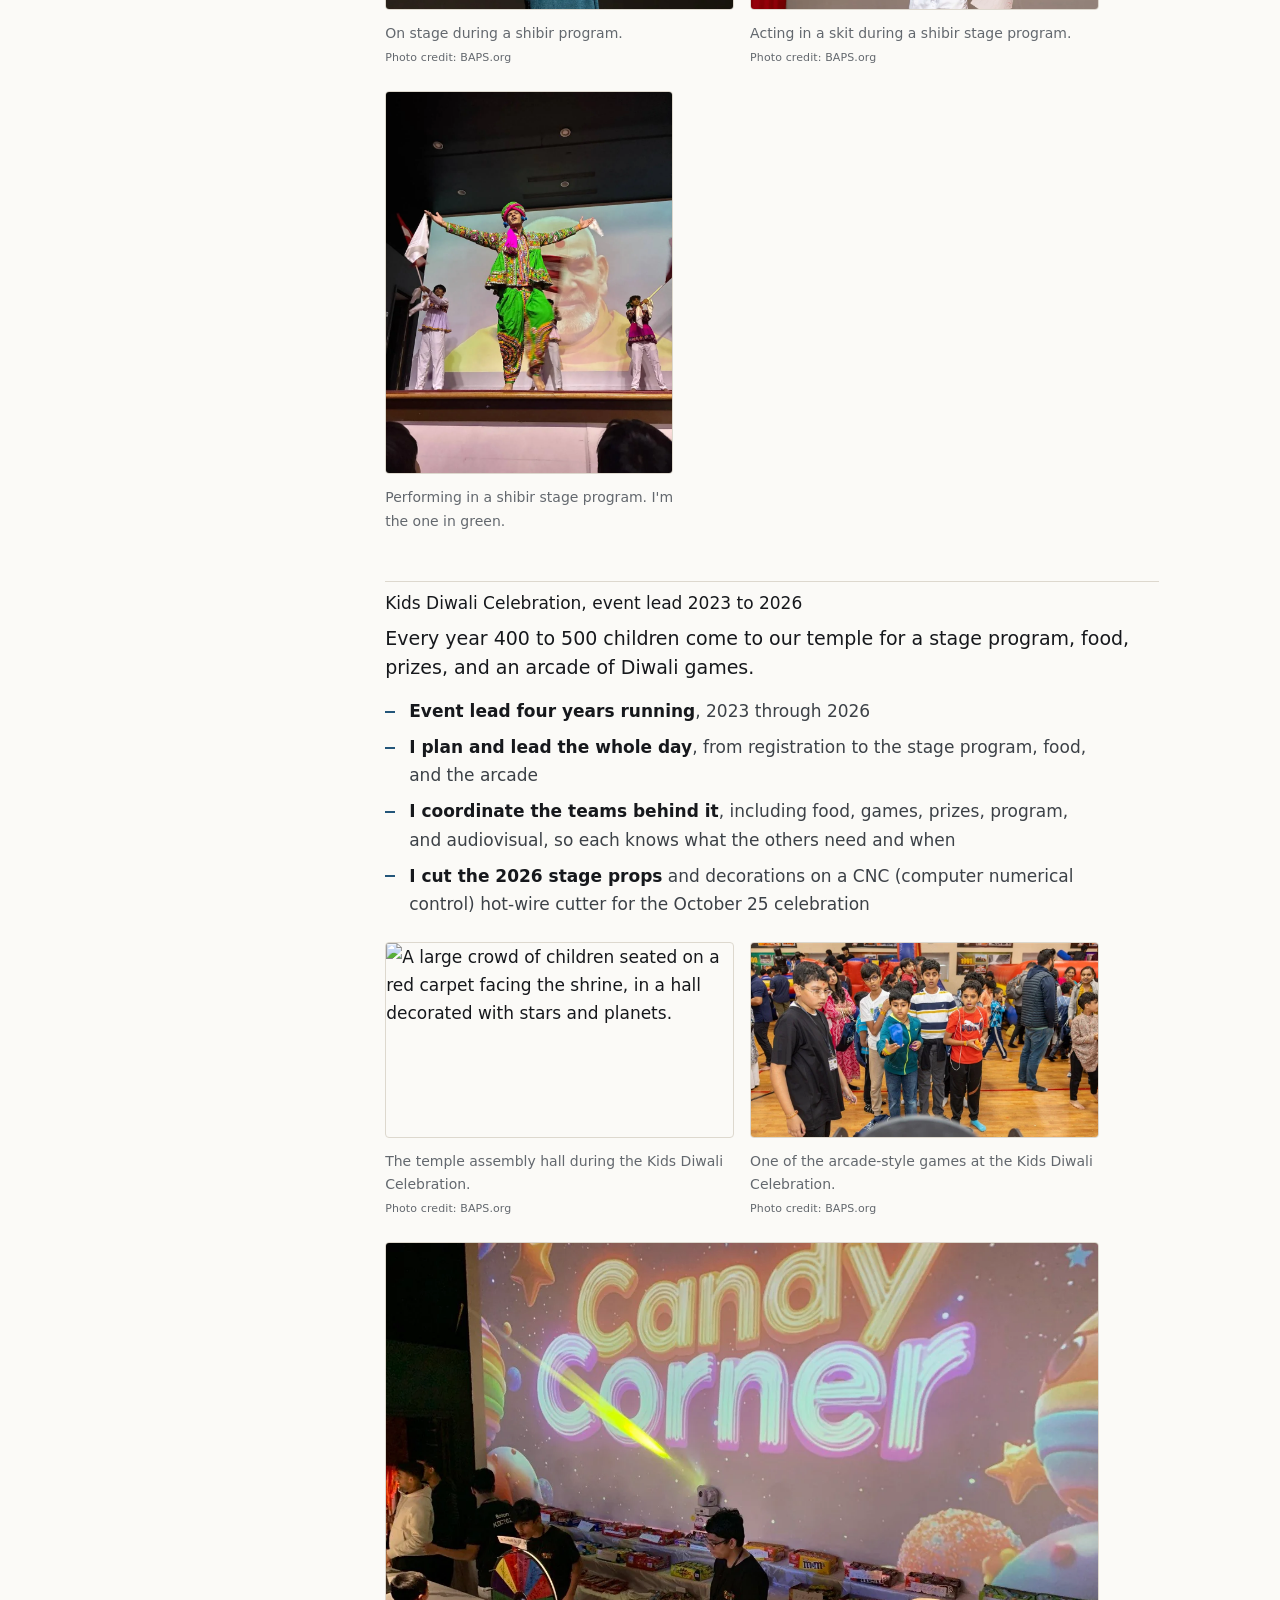
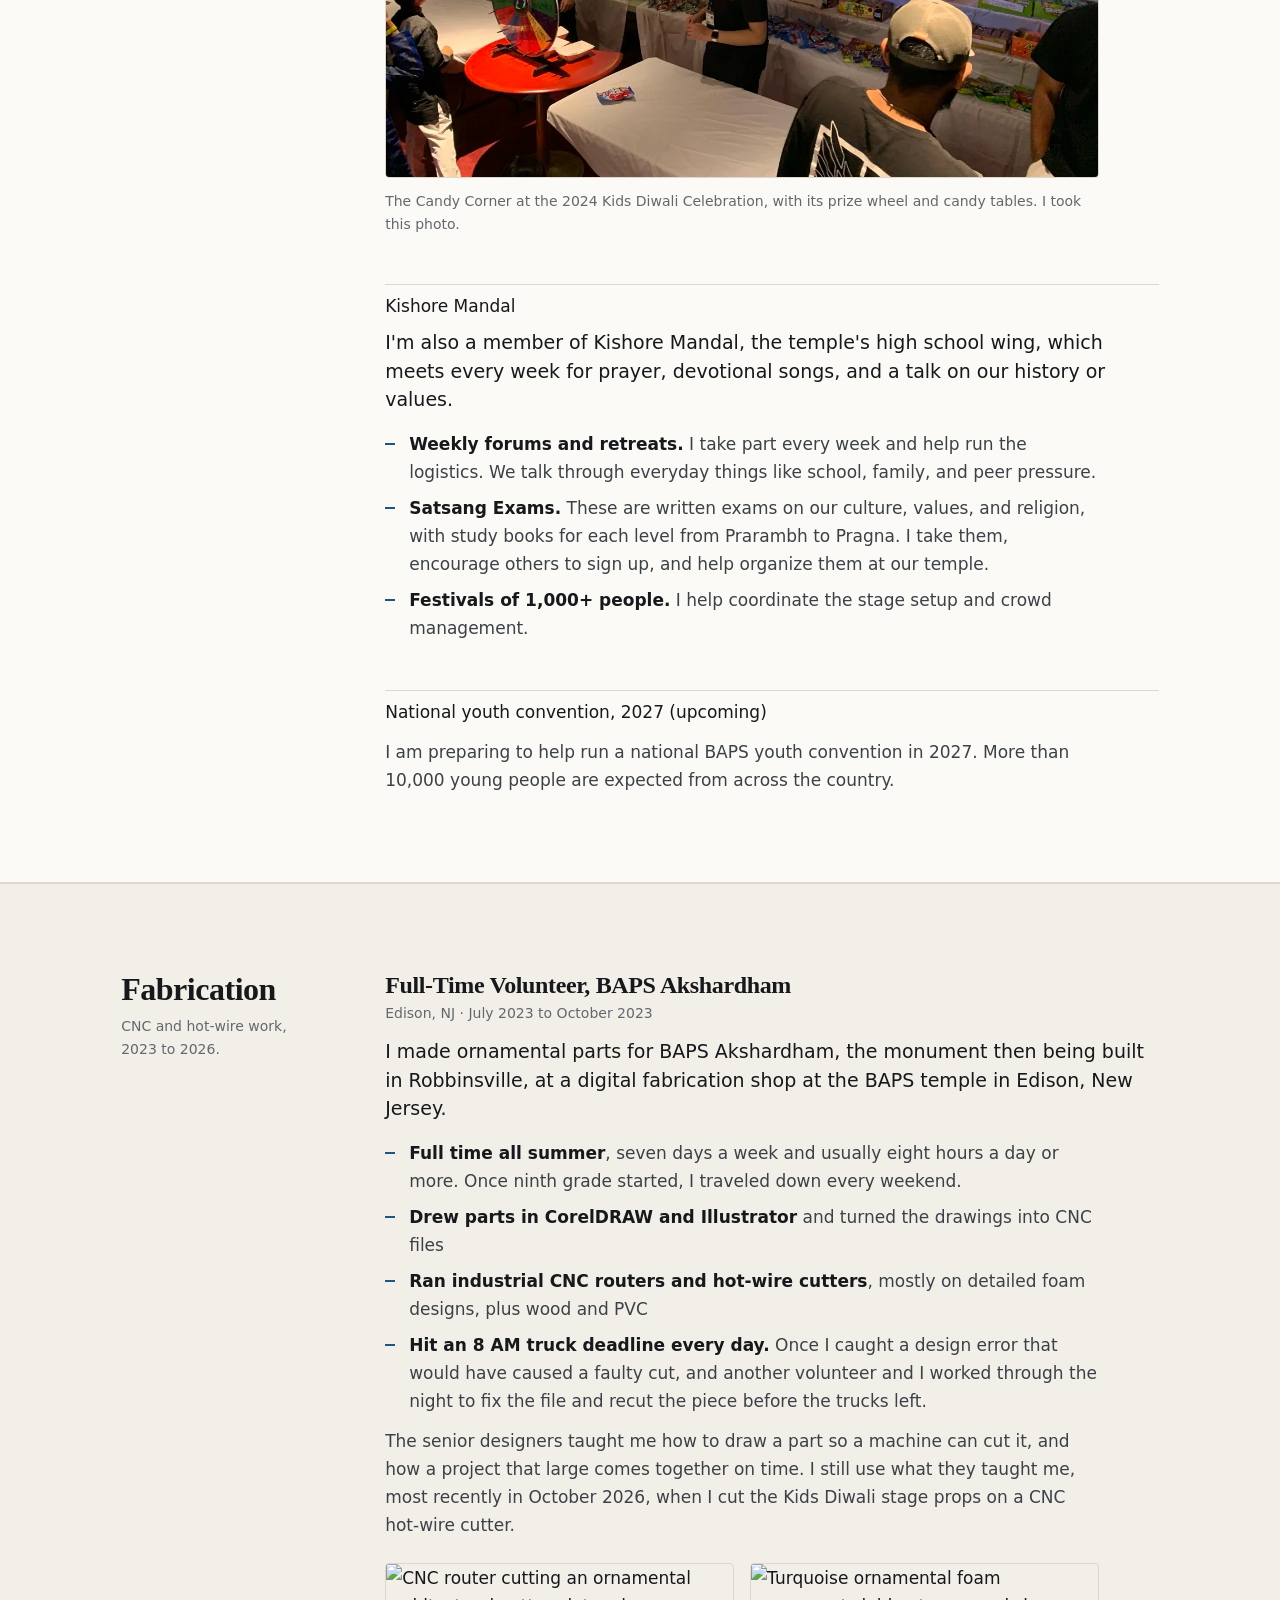
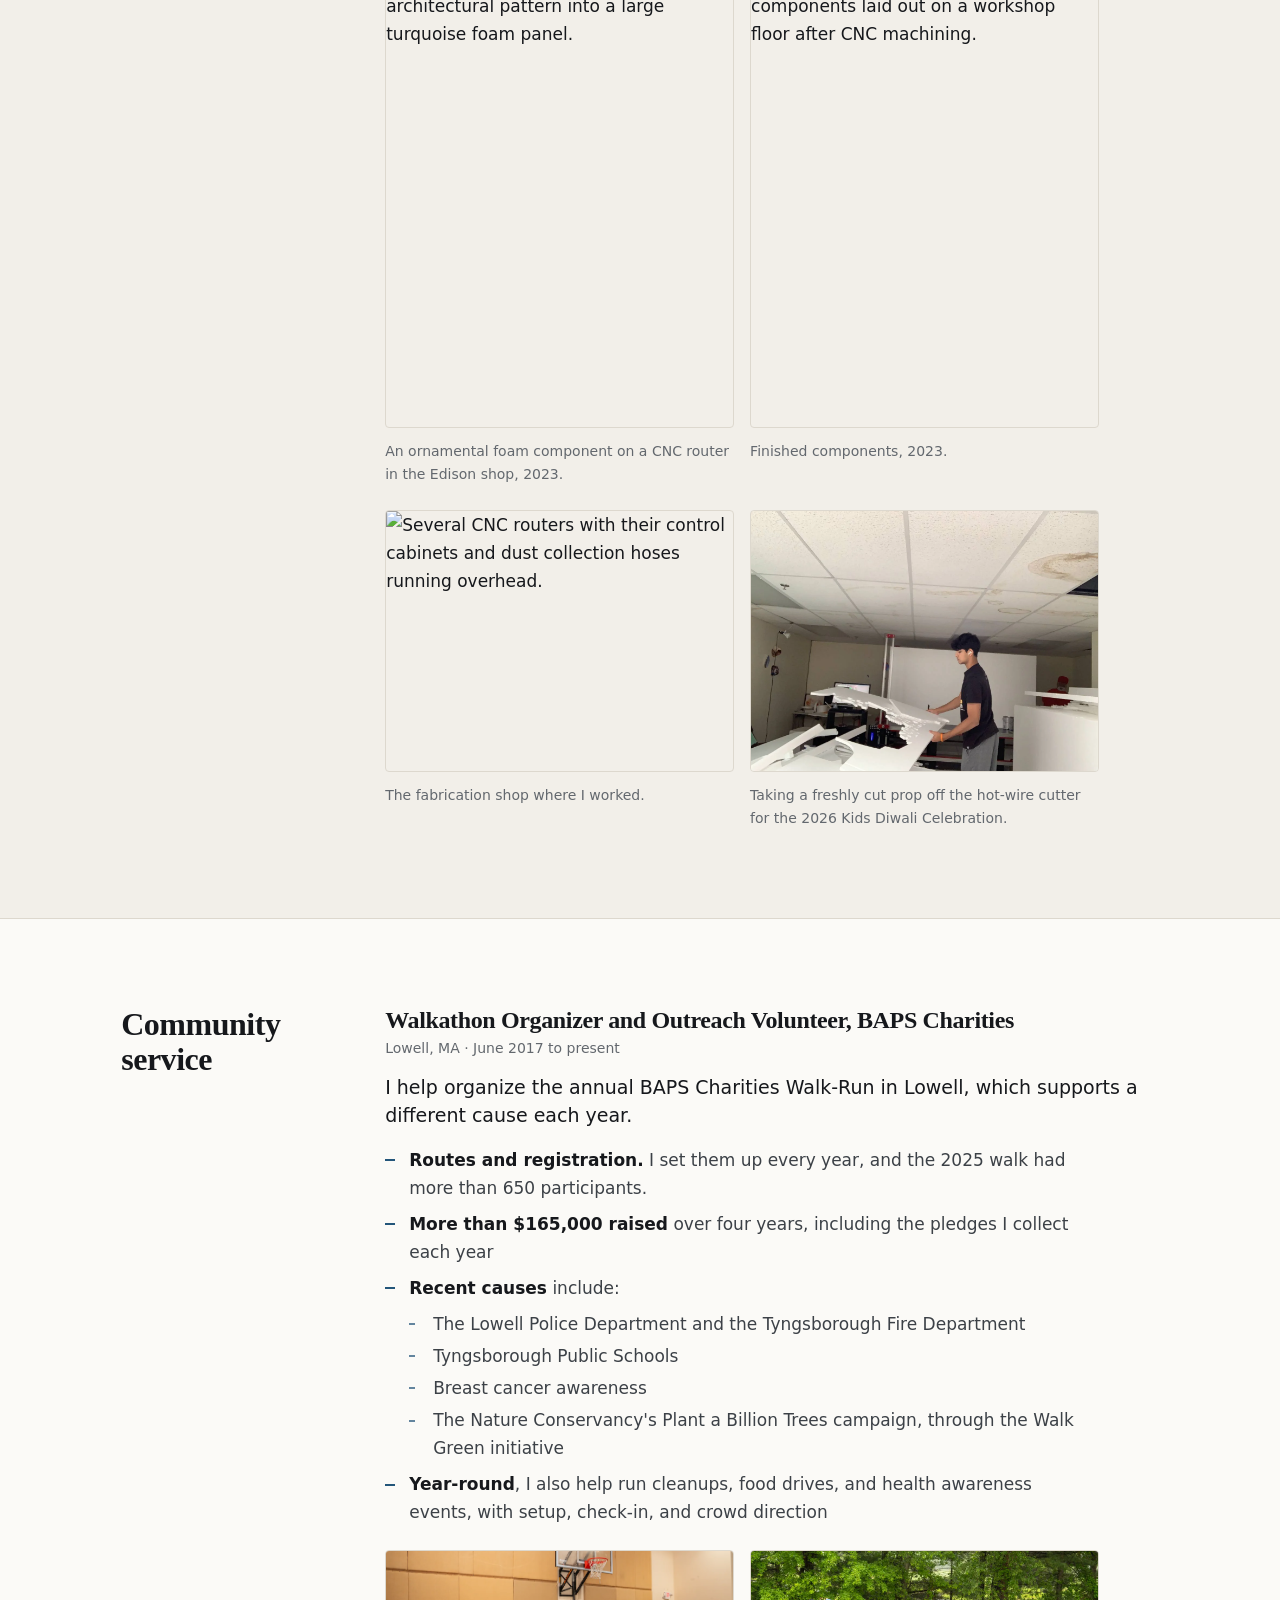
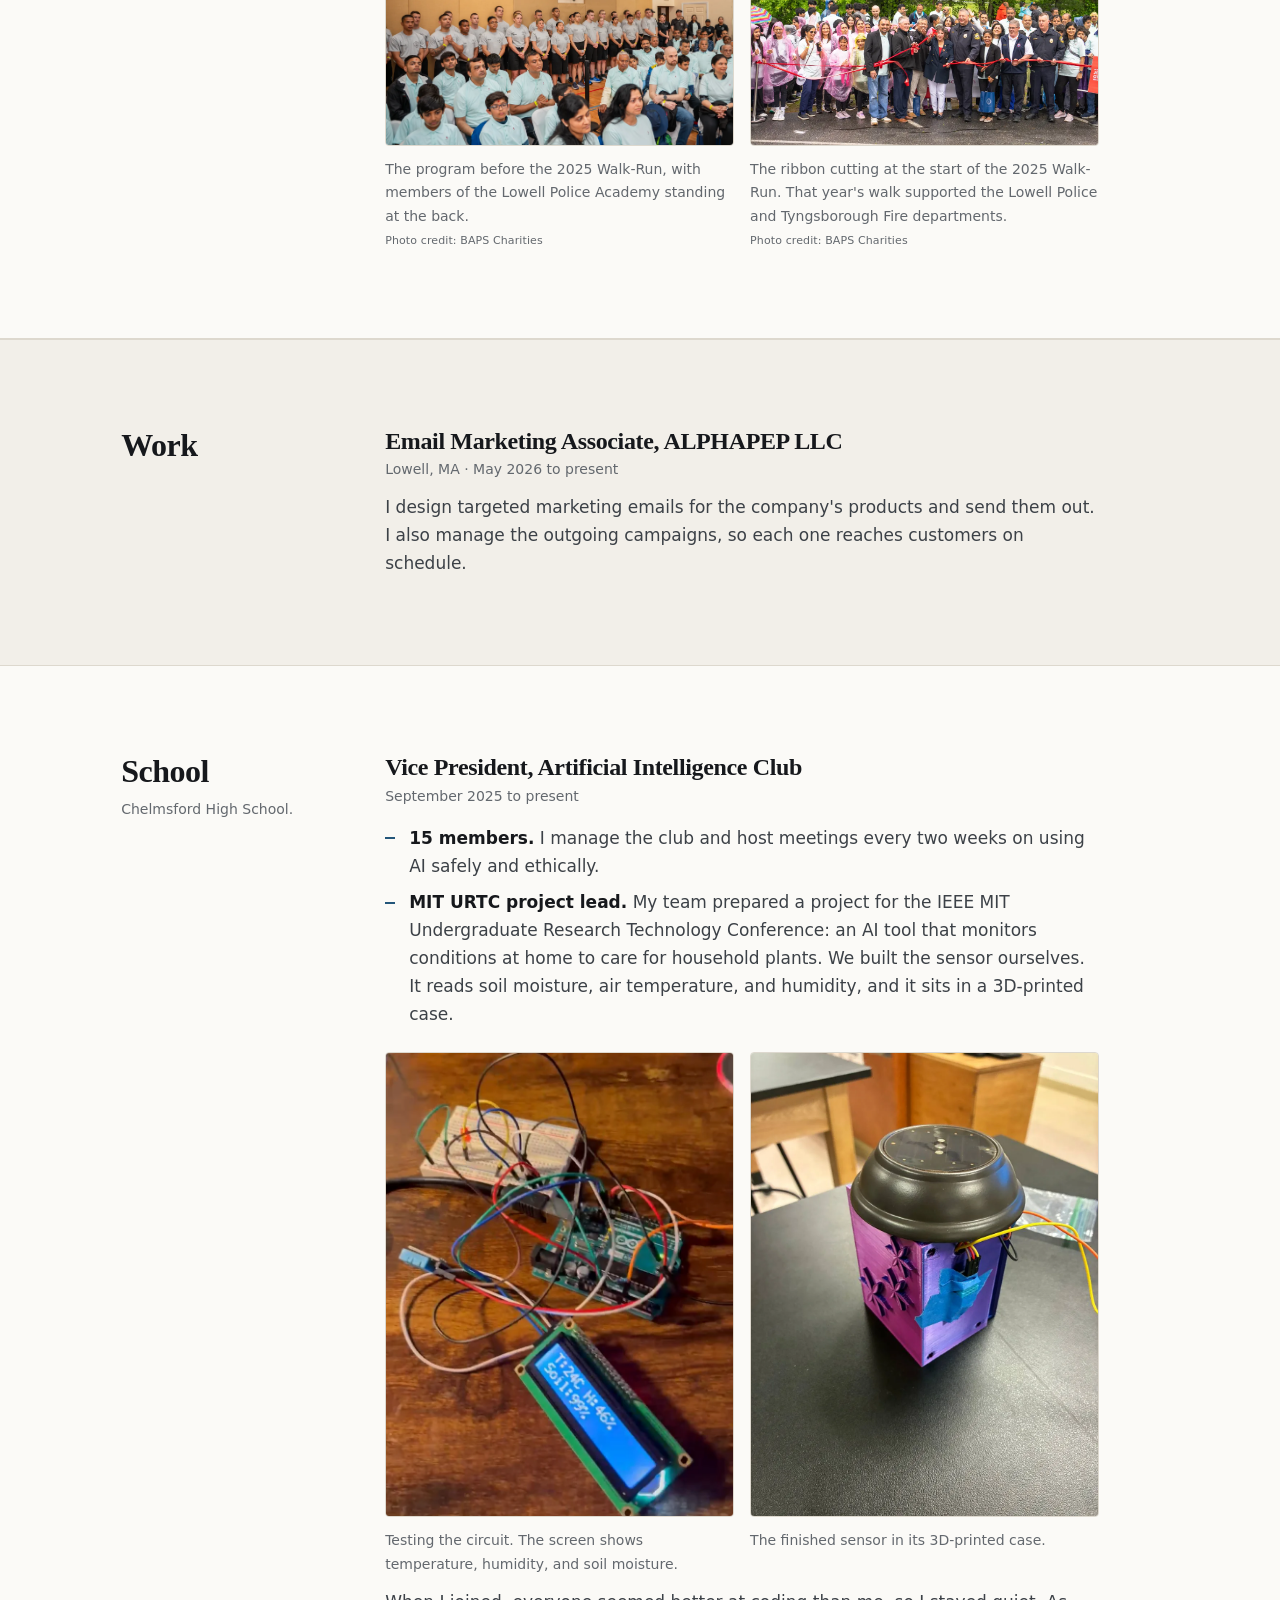
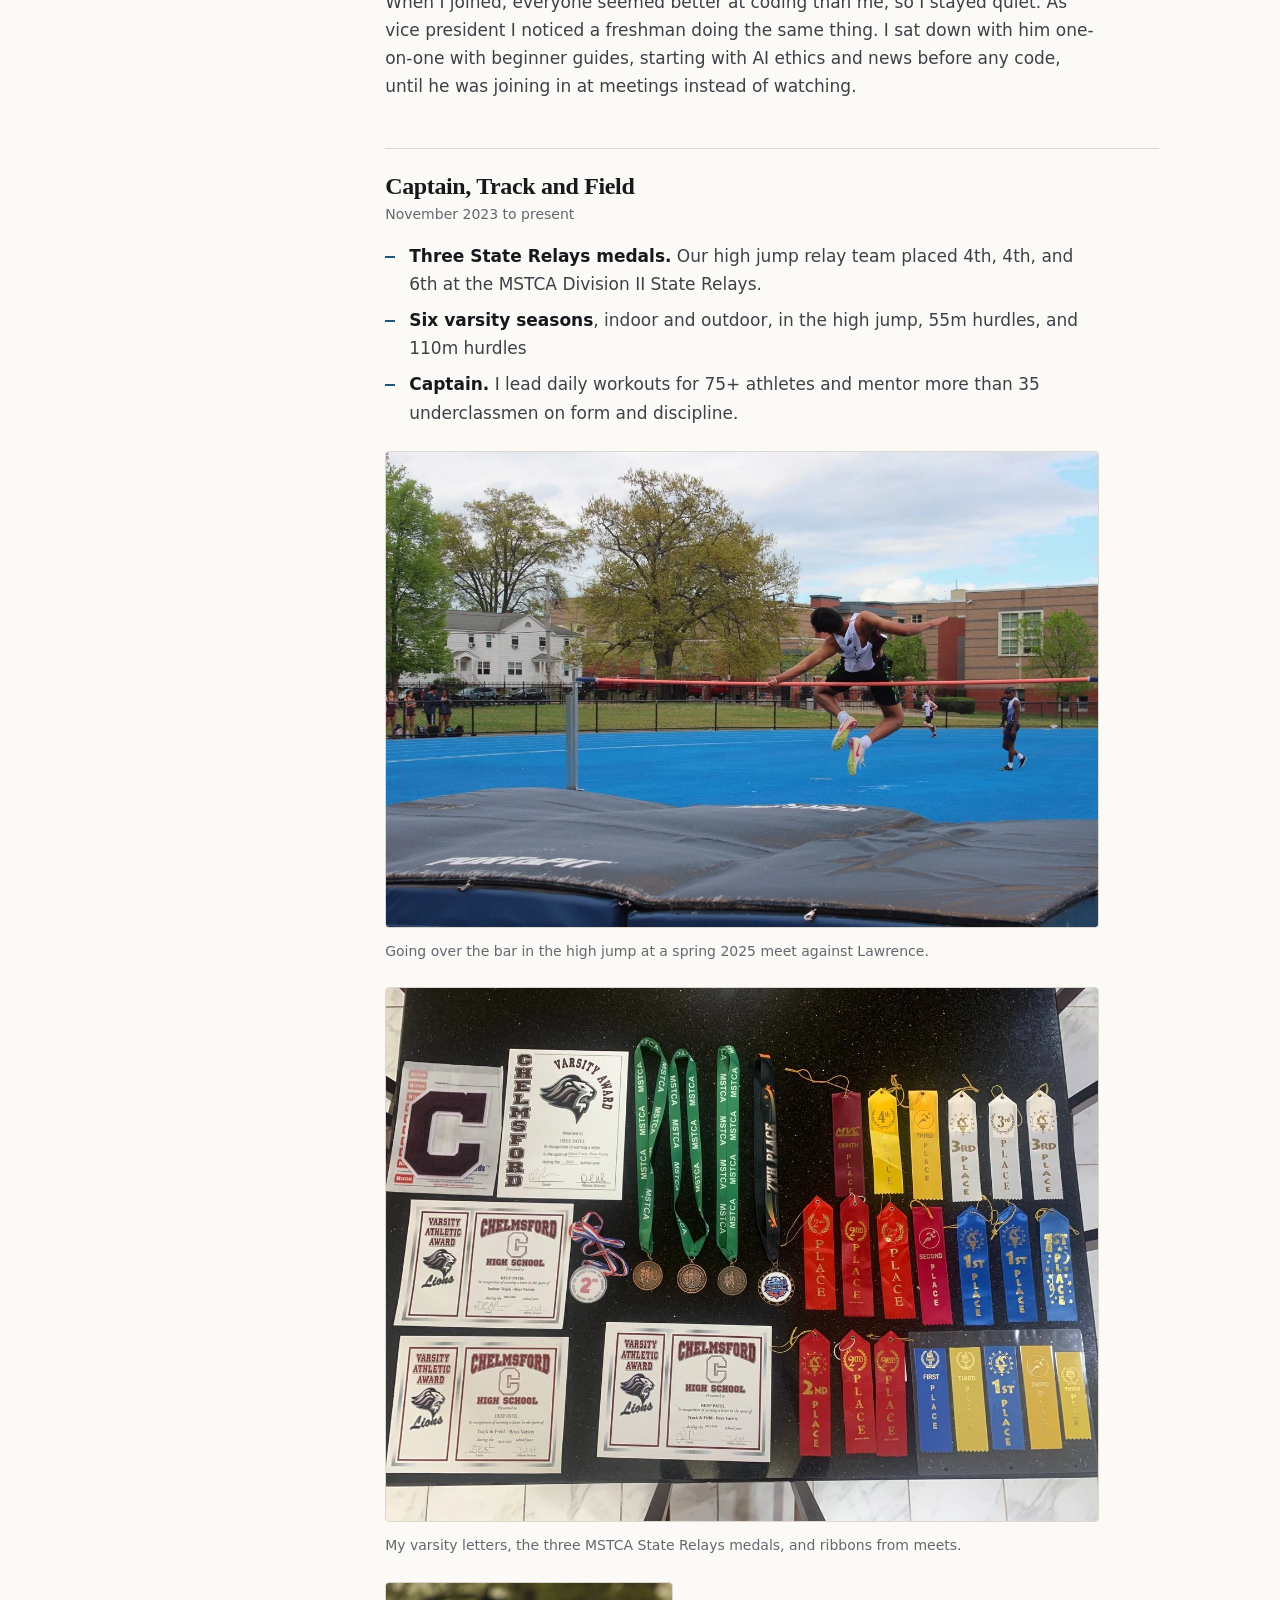
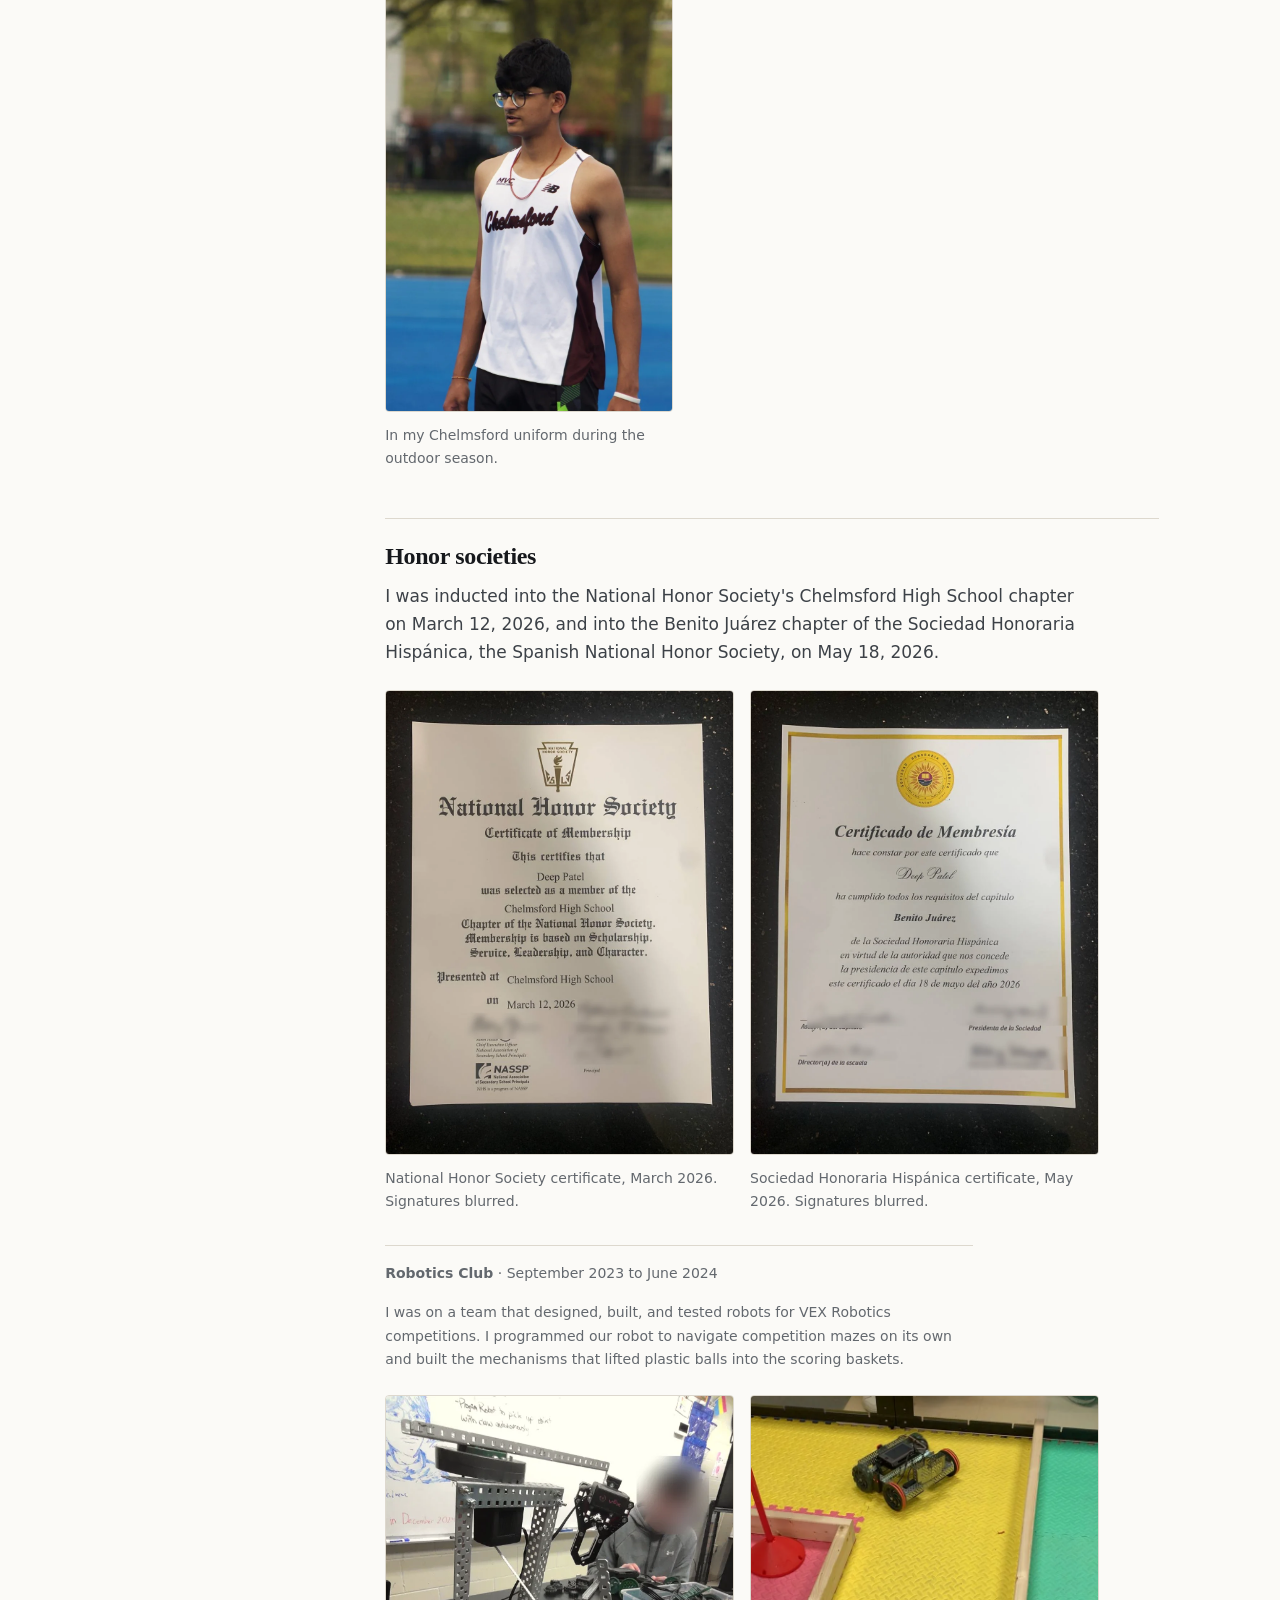
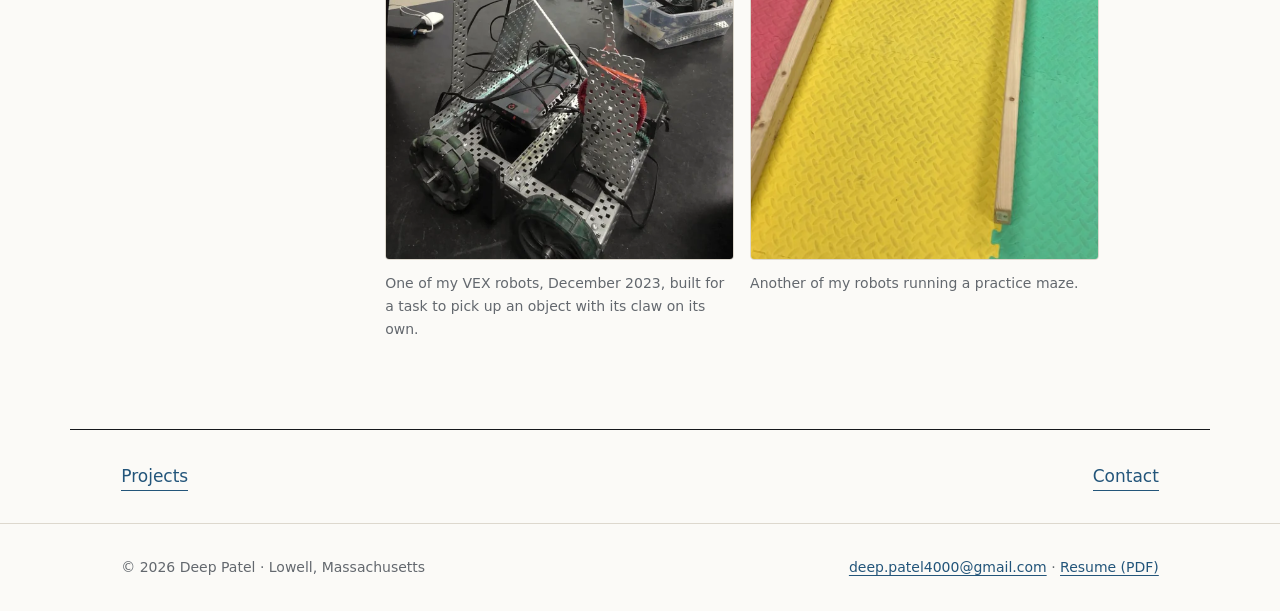
==== commit 7c65877a: "fix: say temple instead of Mandir in Bal Mandal descriptions Co-Authored-By: Claude Opus 5.5 <norepl" ====
--- a/experience/index.html
+++ b/experience/index.html
@@ -74,8 +74,7 @@
           <h3 class="group__role">Youth Activities Coordinator, BAPS Bal Mandal</h3>
           <p class="group__when">Lowell, MA · Teacher from August 2022, coordinator since 2024</p>
           <p class="group__lead">
-            I lead Bal Mandal, the weekly children's program at the BAPS Shri Swaminarayan
-            Mandir in Lowell.
+            I lead Bal Mandal, the weekly children's program at the BAPS temple in Lowell.
           </p>
           <ul class="points">
             <li><strong>I lead 15 peer teachers</strong>, the parent coordinators, and the other teams behind the program</li>
@@ -452,7 +451,7 @@
             <figure>
               <img
                 src="../assets/ai-club/plant-sensor-readout.webp"
-                alt="An Arduino board wired to a breadboard, a small temperature and humidity sensor, and a blue LCD screen that reads T:24C H:46% Soil:99%."
+                alt="An Arduino Uno wired to a breadboard, a small temperature and humidity sensor, and a blue LCD screen that reads T:24C H:46% Soil:99%."
                 width="720" height="960" loading="lazy" decoding="async"
               >
               <figcaption>
